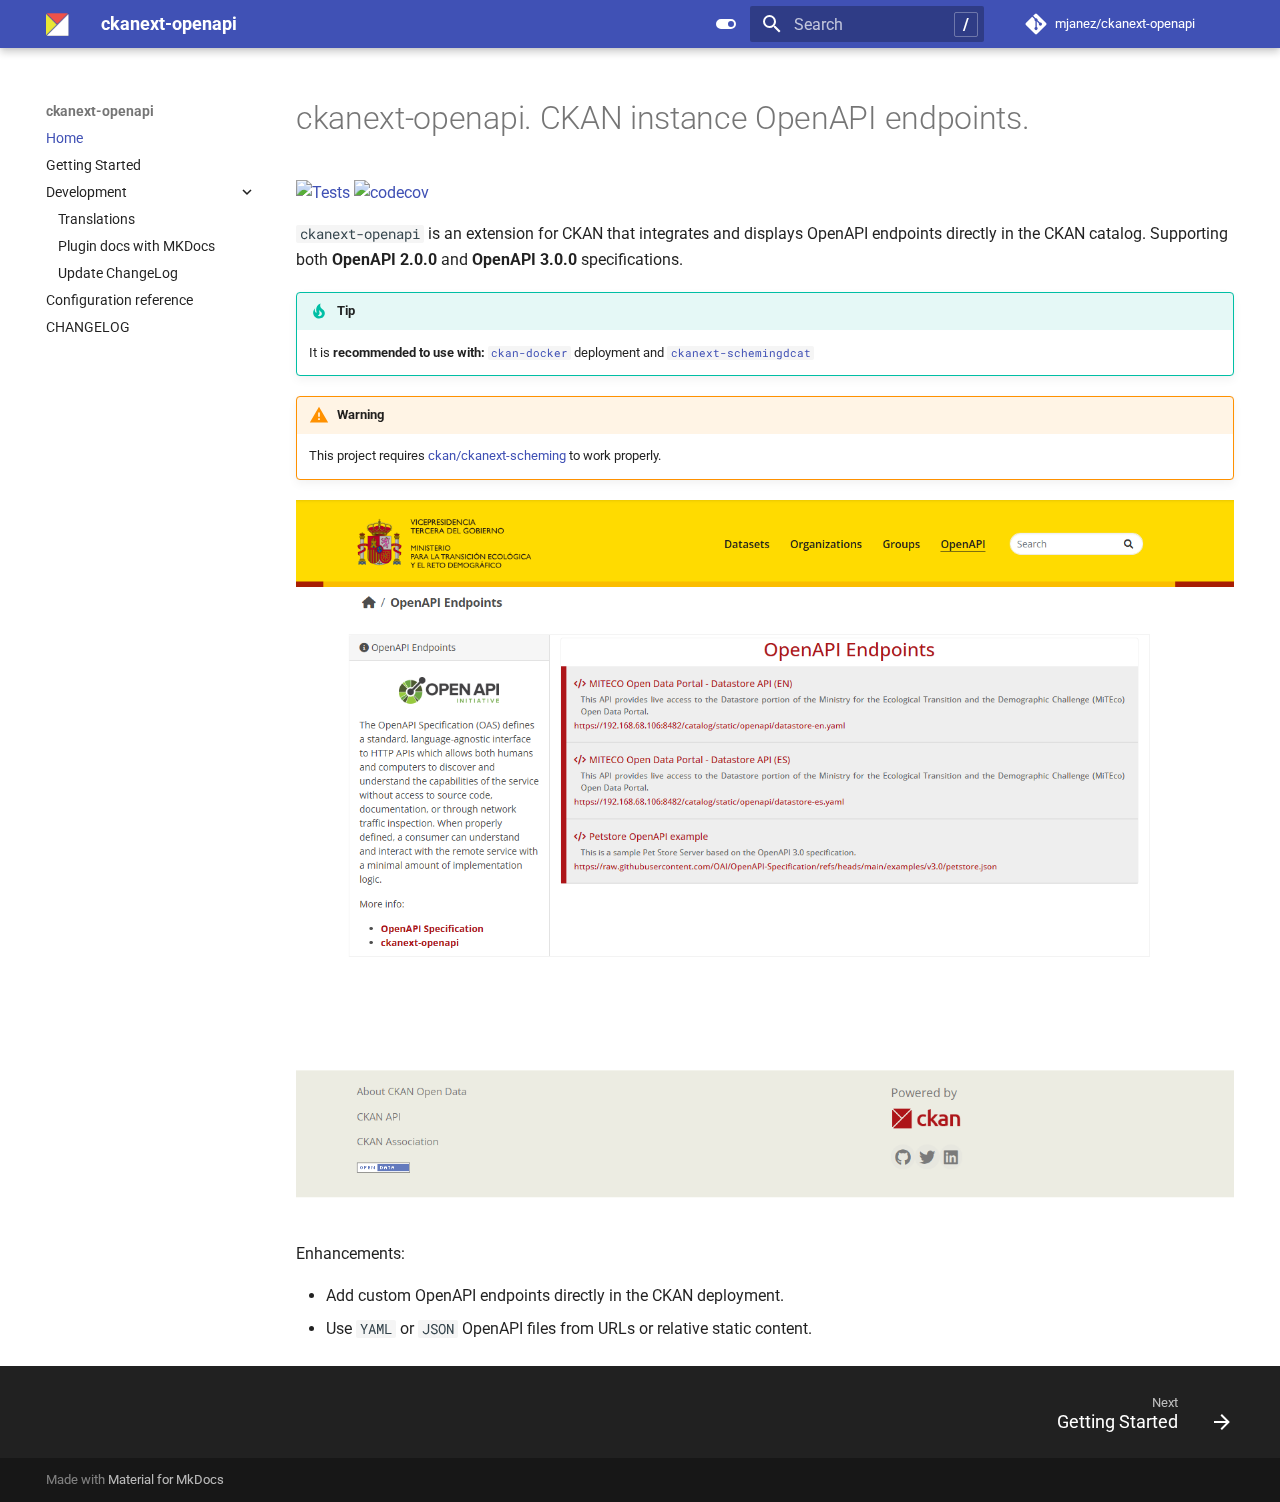
==== index.html @ 68616397 "Deployed 1ca3e45 with MkDocs version: 1.6.1" ====
<!doctype html>
<html lang="en" class="no-js">
  <head>
    
      <meta charset="utf-8">
      <meta name="viewport" content="width=device-width,initial-scale=1">
      
        <meta name="description" content="Integrating OpenAPI documentation with CKAN instances.">
      
      
      
        <link rel="canonical" href="https://mjanez.github.io/ckanext-openapi/">
      
      
      
        <link rel="next" href="v1/getting-started/">
      
      
      <link rel="icon" href="_assets/ckan.ico">
      <meta name="generator" content="mkdocs-1.6.1, mkdocs-material-9.5.42">
    
    
      
        <title>ckanext-openapi</title>
      
    
    
      <link rel="stylesheet" href="assets/stylesheets/main.0253249f.min.css">
      
        
        <link rel="stylesheet" href="assets/stylesheets/palette.06af60db.min.css">
      
      


    
    
      
    
    
      
        
        
        <link rel="preconnect" href="https://fonts.gstatic.com" crossorigin>
        <link rel="stylesheet" href="https://fonts.googleapis.com/css?family=Roboto:300,300i,400,400i,700,700i%7CRoboto+Mono:400,400i,700,700i&display=fallback">
        <style>:root{--md-text-font:"Roboto";--md-code-font:"Roboto Mono"}</style>
      
    
    
      <link rel="stylesheet" href="_css/extra.css">
    
    <script>__md_scope=new URL(".",location),__md_hash=e=>[...e].reduce(((e,_)=>(e<<5)-e+_.charCodeAt(0)),0),__md_get=(e,_=localStorage,t=__md_scope)=>JSON.parse(_.getItem(t.pathname+"."+e)),__md_set=(e,_,t=localStorage,a=__md_scope)=>{try{t.setItem(a.pathname+"."+e,JSON.stringify(_))}catch(e){}}</script>
    
      

    
    
    
  </head>
  
  
    
    
      
    
    
    
    
    <body dir="ltr" data-md-color-scheme="default" data-md-color-primary="indigo" data-md-color-accent="indigo">
  
    
    <input class="md-toggle" data-md-toggle="drawer" type="checkbox" id="__drawer" autocomplete="off">
    <input class="md-toggle" data-md-toggle="search" type="checkbox" id="__search" autocomplete="off">
    <label class="md-overlay" for="__drawer"></label>
    <div data-md-component="skip">
      
        
        <a href="#ckanext-openapi-ckan-instance-openapi-endpoints" class="md-skip">
          Skip to content
        </a>
      
    </div>
    <div data-md-component="announce">
      
    </div>
    
    
      

  

<header class="md-header md-header--shadow" data-md-component="header">
  <nav class="md-header__inner md-grid" aria-label="Header">
    <a href="." title="ckanext-openapi" class="md-header__button md-logo" aria-label="ckanext-openapi" data-md-component="logo">
      
  <img src="_assets/logo.png" alt="logo">

    </a>
    <label class="md-header__button md-icon" for="__drawer">
      
      <svg xmlns="http://www.w3.org/2000/svg" viewBox="0 0 24 24"><path d="M3 6h18v2H3zm0 5h18v2H3zm0 5h18v2H3z"/></svg>
    </label>
    <div class="md-header__title" data-md-component="header-title">
      <div class="md-header__ellipsis">
        <div class="md-header__topic">
          <span class="md-ellipsis">
            ckanext-openapi
          </span>
        </div>
        <div class="md-header__topic" data-md-component="header-topic">
          <span class="md-ellipsis">
            
              Home
            
          </span>
        </div>
      </div>
    </div>
    
      
        <form class="md-header__option" data-md-component="palette">
  
    
    
    
    <input class="md-option" data-md-color-media="(prefers-color-scheme: light)" data-md-color-scheme="default" data-md-color-primary="indigo" data-md-color-accent="indigo"  aria-label="Switch to dark mode"  type="radio" name="__palette" id="__palette_0">
    
      <label class="md-header__button md-icon" title="Switch to dark mode" for="__palette_1" hidden>
        <svg xmlns="http://www.w3.org/2000/svg" viewBox="0 0 24 24"><path d="M17 7H7a5 5 0 0 0-5 5 5 5 0 0 0 5 5h10a5 5 0 0 0 5-5 5 5 0 0 0-5-5m0 8a3 3 0 0 1-3-3 3 3 0 0 1 3-3 3 3 0 0 1 3 3 3 3 0 0 1-3 3"/></svg>
      </label>
    
  
    
    
    
    <input class="md-option" data-md-color-media="(prefers-color-scheme: dark)" data-md-color-scheme="slate" data-md-color-primary="indigo" data-md-color-accent="indigo"  aria-label="Switch to light mode"  type="radio" name="__palette" id="__palette_1">
    
      <label class="md-header__button md-icon" title="Switch to light mode" for="__palette_0" hidden>
        <svg xmlns="http://www.w3.org/2000/svg" viewBox="0 0 24 24"><path d="M17 7H7a5 5 0 0 0-5 5 5 5 0 0 0 5 5h10a5 5 0 0 0 5-5 5 5 0 0 0-5-5M7 15a3 3 0 0 1-3-3 3 3 0 0 1 3-3 3 3 0 0 1 3 3 3 3 0 0 1-3 3"/></svg>
      </label>
    
  
</form>
      
    
    
      <script>var palette=__md_get("__palette");if(palette&&palette.color){if("(prefers-color-scheme)"===palette.color.media){var media=matchMedia("(prefers-color-scheme: light)"),input=document.querySelector(media.matches?"[data-md-color-media='(prefers-color-scheme: light)']":"[data-md-color-media='(prefers-color-scheme: dark)']");palette.color.media=input.getAttribute("data-md-color-media"),palette.color.scheme=input.getAttribute("data-md-color-scheme"),palette.color.primary=input.getAttribute("data-md-color-primary"),palette.color.accent=input.getAttribute("data-md-color-accent")}for(var[key,value]of Object.entries(palette.color))document.body.setAttribute("data-md-color-"+key,value)}</script>
    
    
    
      <label class="md-header__button md-icon" for="__search">
        
        <svg xmlns="http://www.w3.org/2000/svg" viewBox="0 0 24 24"><path d="M9.5 3A6.5 6.5 0 0 1 16 9.5c0 1.61-.59 3.09-1.56 4.23l.27.27h.79l5 5-1.5 1.5-5-5v-.79l-.27-.27A6.52 6.52 0 0 1 9.5 16 6.5 6.5 0 0 1 3 9.5 6.5 6.5 0 0 1 9.5 3m0 2C7 5 5 7 5 9.5S7 14 9.5 14 14 12 14 9.5 12 5 9.5 5"/></svg>
      </label>
      <div class="md-search" data-md-component="search" role="dialog">
  <label class="md-search__overlay" for="__search"></label>
  <div class="md-search__inner" role="search">
    <form class="md-search__form" name="search">
      <input type="text" class="md-search__input" name="query" aria-label="Search" placeholder="Search" autocapitalize="off" autocorrect="off" autocomplete="off" spellcheck="false" data-md-component="search-query" required>
      <label class="md-search__icon md-icon" for="__search">
        
        <svg xmlns="http://www.w3.org/2000/svg" viewBox="0 0 24 24"><path d="M9.5 3A6.5 6.5 0 0 1 16 9.5c0 1.61-.59 3.09-1.56 4.23l.27.27h.79l5 5-1.5 1.5-5-5v-.79l-.27-.27A6.52 6.52 0 0 1 9.5 16 6.5 6.5 0 0 1 3 9.5 6.5 6.5 0 0 1 9.5 3m0 2C7 5 5 7 5 9.5S7 14 9.5 14 14 12 14 9.5 12 5 9.5 5"/></svg>
        
        <svg xmlns="http://www.w3.org/2000/svg" viewBox="0 0 24 24"><path d="M20 11v2H8l5.5 5.5-1.42 1.42L4.16 12l7.92-7.92L13.5 5.5 8 11z"/></svg>
      </label>
      <nav class="md-search__options" aria-label="Search">
        
        <button type="reset" class="md-search__icon md-icon" title="Clear" aria-label="Clear" tabindex="-1">
          
          <svg xmlns="http://www.w3.org/2000/svg" viewBox="0 0 24 24"><path d="M19 6.41 17.59 5 12 10.59 6.41 5 5 6.41 10.59 12 5 17.59 6.41 19 12 13.41 17.59 19 19 17.59 13.41 12z"/></svg>
        </button>
      </nav>
      
        <div class="md-search__suggest" data-md-component="search-suggest"></div>
      
    </form>
    <div class="md-search__output">
      <div class="md-search__scrollwrap" tabindex="0" data-md-scrollfix>
        <div class="md-search-result" data-md-component="search-result">
          <div class="md-search-result__meta">
            Initializing search
          </div>
          <ol class="md-search-result__list" role="presentation"></ol>
        </div>
      </div>
    </div>
  </div>
</div>
    
    
      <div class="md-header__source">
        <a href="https://github.com/mjanez/ckanext-openapi" title="Go to repository" class="md-source" data-md-component="source">
  <div class="md-source__icon md-icon">
    
    <svg xmlns="http://www.w3.org/2000/svg" viewBox="0 0 448 512"><!--! Font Awesome Free 6.6.0 by @fontawesome - https://fontawesome.com License - https://fontawesome.com/license/free (Icons: CC BY 4.0, Fonts: SIL OFL 1.1, Code: MIT License) Copyright 2024 Fonticons, Inc.--><path d="M439.55 236.05 244 40.45a28.87 28.87 0 0 0-40.81 0l-40.66 40.63 51.52 51.52c27.06-9.14 52.68 16.77 43.39 43.68l49.66 49.66c34.23-11.8 61.18 31 35.47 56.69-26.49 26.49-70.21-2.87-56-37.34L240.22 199v121.85c25.3 12.54 22.26 41.85 9.08 55a34.34 34.34 0 0 1-48.55 0c-17.57-17.6-11.07-46.91 11.25-56v-123c-20.8-8.51-24.6-30.74-18.64-45L142.57 101 8.45 235.14a28.86 28.86 0 0 0 0 40.81l195.61 195.6a28.86 28.86 0 0 0 40.8 0l194.69-194.69a28.86 28.86 0 0 0 0-40.81"/></svg>
  </div>
  <div class="md-source__repository">
    mjanez/ckanext-openapi
  </div>
</a>
      </div>
    
  </nav>
  
</header>
    
    <div class="md-container" data-md-component="container">
      
      
        
          
        
      
      <main class="md-main" data-md-component="main">
        <div class="md-main__inner md-grid">
          
            
              
              <div class="md-sidebar md-sidebar--primary" data-md-component="sidebar" data-md-type="navigation" >
                <div class="md-sidebar__scrollwrap">
                  <div class="md-sidebar__inner">
                    



  

<nav class="md-nav md-nav--primary md-nav--integrated" aria-label="Navigation" data-md-level="0">
  <label class="md-nav__title" for="__drawer">
    <a href="." title="ckanext-openapi" class="md-nav__button md-logo" aria-label="ckanext-openapi" data-md-component="logo">
      
  <img src="_assets/logo.png" alt="logo">

    </a>
    ckanext-openapi
  </label>
  
    <div class="md-nav__source">
      <a href="https://github.com/mjanez/ckanext-openapi" title="Go to repository" class="md-source" data-md-component="source">
  <div class="md-source__icon md-icon">
    
    <svg xmlns="http://www.w3.org/2000/svg" viewBox="0 0 448 512"><!--! Font Awesome Free 6.6.0 by @fontawesome - https://fontawesome.com License - https://fontawesome.com/license/free (Icons: CC BY 4.0, Fonts: SIL OFL 1.1, Code: MIT License) Copyright 2024 Fonticons, Inc.--><path d="M439.55 236.05 244 40.45a28.87 28.87 0 0 0-40.81 0l-40.66 40.63 51.52 51.52c27.06-9.14 52.68 16.77 43.39 43.68l49.66 49.66c34.23-11.8 61.18 31 35.47 56.69-26.49 26.49-70.21-2.87-56-37.34L240.22 199v121.85c25.3 12.54 22.26 41.85 9.08 55a34.34 34.34 0 0 1-48.55 0c-17.57-17.6-11.07-46.91 11.25-56v-123c-20.8-8.51-24.6-30.74-18.64-45L142.57 101 8.45 235.14a28.86 28.86 0 0 0 0 40.81l195.61 195.6a28.86 28.86 0 0 0 40.8 0l194.69-194.69a28.86 28.86 0 0 0 0-40.81"/></svg>
  </div>
  <div class="md-source__repository">
    mjanez/ckanext-openapi
  </div>
</a>
    </div>
  
  <ul class="md-nav__list" data-md-scrollfix>
    
      
      
  
  
    
  
  
  
    <li class="md-nav__item md-nav__item--active">
      
      <input class="md-nav__toggle md-toggle" type="checkbox" id="__toc">
      
      
        
      
      
      <a href="." class="md-nav__link md-nav__link--active">
        
  
  <span class="md-ellipsis">
    Home
  </span>
  

      </a>
      
    </li>
  

    
      
      
  
  
  
  
    <li class="md-nav__item">
      <a href="v1/getting-started/" class="md-nav__link">
        
  
  <span class="md-ellipsis">
    Getting Started
  </span>
  

      </a>
    </li>
  

    
      
      
  
  
  
  
    
    
    
    
    <li class="md-nav__item md-nav__item--nested">
      
        
        
          
        
        <input class="md-nav__toggle md-toggle md-toggle--indeterminate" type="checkbox" id="__nav_3" >
        
          
          <label class="md-nav__link" for="__nav_3" id="__nav_3_label" tabindex="0">
            
  
  <span class="md-ellipsis">
    Development
  </span>
  

            <span class="md-nav__icon md-icon"></span>
          </label>
        
        <nav class="md-nav" data-md-level="1" aria-labelledby="__nav_3_label" aria-expanded="false">
          <label class="md-nav__title" for="__nav_3">
            <span class="md-nav__icon md-icon"></span>
            Development
          </label>
          <ul class="md-nav__list" data-md-scrollfix>
            
              
                
  
  
  
  
    <li class="md-nav__item">
      <a href="v1/dev-translations/" class="md-nav__link">
        
  
  <span class="md-ellipsis">
    Translations
  </span>
  

      </a>
    </li>
  

              
            
              
                
  
  
  
  
    <li class="md-nav__item">
      <a href="v1/dev-mkdocs/" class="md-nav__link">
        
  
  <span class="md-ellipsis">
    Plugin docs with MKDocs
  </span>
  

      </a>
    </li>
  

              
            
              
                
  
  
  
  
    <li class="md-nav__item">
      <a href="v1/dev-changelog/" class="md-nav__link">
        
  
  <span class="md-ellipsis">
    Update ChangeLog
  </span>
  

      </a>
    </li>
  

              
            
          </ul>
        </nav>
      
    </li>
  

    
      
      
  
  
  
  
    <li class="md-nav__item">
      <a href="v1/configuration/" class="md-nav__link">
        
  
  <span class="md-ellipsis">
    Configuration reference
  </span>
  

      </a>
    </li>
  

    
      
      
  
  
  
  
    <li class="md-nav__item">
      <a href="changelog/" class="md-nav__link">
        
  
  <span class="md-ellipsis">
    CHANGELOG
  </span>
  

      </a>
    </li>
  

    
  </ul>
</nav>
                  </div>
                </div>
              </div>
            
            
          
          
            <div class="md-content" data-md-component="content">
              <article class="md-content__inner md-typeset">
                
                  

  
  


<h1 id="ckanext-openapi-ckan-instance-openapi-endpoints">ckanext-openapi. CKAN instance OpenAPI endpoints.<a class="headerlink" href="#ckanext-openapi-ckan-instance-openapi-endpoints" title="Permanent link">&para;</a></h1>
<p><a href="https://github.com/mjanez/ckanext-openapi/actions"><img alt="Tests" src="https://github.com/mjanez/ckanext-openapi/workflows/Tests/badge.svg?branch=main" /></a>
<a href="https://codecov.io/github/mjanez/ckanext-openapi"><img alt="codecov" src="https://codecov.io/github/mjanez/ckanext-openapi/graph/badge.svg?token=GPQ0578ZX2" /></a></p>
<p><code>ckanext-openapi</code> is an extension for CKAN that integrates and displays OpenAPI endpoints directly in the CKAN catalog. Supporting both <strong>OpenAPI 2.0.0</strong> and <strong>OpenAPI 3.0.0</strong> specifications.</p>
<div class="admonition tip">
<p class="admonition-title">Tip</p>
<p>It is <strong>recommended to use with:</strong> <a href="https://github.com/mjanez/ckan-docker"><code>ckan-docker</code></a> deployment and <a href="https://github.com/mjanez/ckanext-schemingdcat"><code>ckanext-schemingdcat</code></a></p>
</div>
<div class="admonition warning">
<p class="admonition-title">Warning</p>
<p>This project requires <a href="https://github.com/ckan/ckanext-scheming">ckan/ckanext-scheming</a> to work properly.</p>
</div>
<p><img alt="image" src="v1/img/openapi_endpoints.png" /></p>
<p>Enhancements:</p>
<ul>
<li>Add custom OpenAPI endpoints directly in the CKAN deployment.</li>
<li>Use <code>YAML</code> or <code>JSON</code> OpenAPI files from URLs or relative static content.</li>
</ul>












                
              </article>
            </div>
          
          
<script>var target=document.getElementById(location.hash.slice(1));target&&target.name&&(target.checked=target.name.startsWith("__tabbed_"))</script>
        </div>
        
      </main>
      
        <footer class="md-footer">
  
    
      
      <nav class="md-footer__inner md-grid" aria-label="Footer" >
        
        
          
          <a href="v1/getting-started/" class="md-footer__link md-footer__link--next" aria-label="Next: Getting Started">
            <div class="md-footer__title">
              <span class="md-footer__direction">
                Next
              </span>
              <div class="md-ellipsis">
                Getting Started
              </div>
            </div>
            <div class="md-footer__button md-icon">
              
              <svg xmlns="http://www.w3.org/2000/svg" viewBox="0 0 24 24"><path d="M4 11v2h12l-5.5 5.5 1.42 1.42L19.84 12l-7.92-7.92L10.5 5.5 16 11z"/></svg>
            </div>
          </a>
        
      </nav>
    
  
  <div class="md-footer-meta md-typeset">
    <div class="md-footer-meta__inner md-grid">
      <div class="md-copyright">
  
  
    Made with
    <a href="https://squidfunk.github.io/mkdocs-material/" target="_blank" rel="noopener">
      Material for MkDocs
    </a>
  
</div>
      
    </div>
  </div>
</footer>
      
    </div>
    <div class="md-dialog" data-md-component="dialog">
      <div class="md-dialog__inner md-typeset"></div>
    </div>
    
      <div class="md-progress" data-md-component="progress" role="progressbar"></div>
    
    
    <script id="__config" type="application/json">{"base": ".", "features": ["navigation.expand", "navigation.footer", "navigation.instant", "navigation.instant.progress", "search.suggest", "search.highlight", "toc.integrate", "content.code.copy", "content.footnote.tooltips", "content.tooltips"], "search": "assets/javascripts/workers/search.6ce7567c.min.js", "translations": {"clipboard.copied": "Copied to clipboard", "clipboard.copy": "Copy to clipboard", "search.result.more.one": "1 more on this page", "search.result.more.other": "# more on this page", "search.result.none": "No matching documents", "search.result.one": "1 matching document", "search.result.other": "# matching documents", "search.result.placeholder": "Type to start searching", "search.result.term.missing": "Missing", "select.version": "Select version"}}</script>
    
    
      <script src="assets/javascripts/bundle.83f73b43.min.js"></script>
      
    
  </body>
</html>
---- assets/stylesheets/main.0253249f.min.css ----
@charset "UTF-8";html{-webkit-text-size-adjust:none;-moz-text-size-adjust:none;text-size-adjust:none;box-sizing:border-box}*,:after,:before{box-sizing:inherit}@media (prefers-reduced-motion){*,:after,:before{transition:none!important}}body{margin:0}a,button,input,label{-webkit-tap-highlight-color:transparent}a{color:inherit;text-decoration:none}hr{border:0;box-sizing:initial;display:block;height:.05rem;overflow:visible;padding:0}small{font-size:80%}sub,sup{line-height:1em}img{border-style:none}table{border-collapse:initial;border-spacing:0}td,th{font-weight:400;vertical-align:top}button{background:#0000;border:0;font-family:inherit;font-size:inherit;margin:0;padding:0}input{border:0;outline:none}:root{--md-primary-fg-color:#4051b5;--md-primary-fg-color--light:#5d6cc0;--md-primary-fg-color--dark:#303fa1;--md-primary-bg-color:#fff;--md-primary-bg-color--light:#ffffffb3;--md-accent-fg-color:#526cfe;--md-accent-fg-color--transparent:#526cfe1a;--md-accent-bg-color:#fff;--md-accent-bg-color--light:#ffffffb3}[data-md-color-scheme=default]{color-scheme:light}[data-md-color-scheme=default] img[src$="#gh-dark-mode-only"],[data-md-color-scheme=default] img[src$="#only-dark"]{display:none}:root,[data-md-color-scheme=default]{--md-hue:225deg;--md-default-fg-color:#000000de;--md-default-fg-color--light:#0000008a;--md-default-fg-color--lighter:#00000052;--md-default-fg-color--lightest:#00000012;--md-default-bg-color:#fff;--md-default-bg-color--light:#ffffffb3;--md-default-bg-color--lighter:#ffffff4d;--md-default-bg-color--lightest:#ffffff1f;--md-code-fg-color:#36464e;--md-code-bg-color:#f5f5f5;--md-code-hl-color:#4287ff;--md-code-hl-color--light:#4287ff1a;--md-code-hl-number-color:#d52a2a;--md-code-hl-special-color:#db1457;--md-code-hl-function-color:#a846b9;--md-code-hl-constant-color:#6e59d9;--md-code-hl-keyword-color:#3f6ec6;--md-code-hl-string-color:#1c7d4d;--md-code-hl-name-color:var(--md-code-fg-color);--md-code-hl-operator-color:var(--md-default-fg-color--light);--md-code-hl-punctuation-color:var(--md-default-fg-color--light);--md-code-hl-comment-color:var(--md-default-fg-color--light);--md-code-hl-generic-color:var(--md-default-fg-color--light);--md-code-hl-variable-color:var(--md-default-fg-color--light);--md-typeset-color:var(--md-default-fg-color);--md-typeset-a-color:var(--md-primary-fg-color);--md-typeset-del-color:#f5503d26;--md-typeset-ins-color:#0bd57026;--md-typeset-kbd-color:#fafafa;--md-typeset-kbd-accent-color:#fff;--md-typeset-kbd-border-color:#b8b8b8;--md-typeset-mark-color:#ffff0080;--md-typeset-table-color:#0000001f;--md-typeset-table-color--light:rgba(0,0,0,.035);--md-admonition-fg-color:var(--md-default-fg-color);--md-admonition-bg-color:var(--md-default-bg-color);--md-warning-fg-color:#000000de;--md-warning-bg-color:#ff9;--md-footer-fg-color:#fff;--md-footer-fg-color--light:#ffffffb3;--md-footer-fg-color--lighter:#ffffff73;--md-footer-bg-color:#000000de;--md-footer-bg-color--dark:#00000052;--md-shadow-z1:0 0.2rem 0.5rem #0000000d,0 0 0.05rem #0000001a;--md-shadow-z2:0 0.2rem 0.5rem #0000001a,0 0 0.05rem #00000040;--md-shadow-z3:0 0.2rem 0.5rem #0003,0 0 0.05rem #00000059}.md-icon svg{fill:currentcolor;display:block;height:1.2rem;width:1.2rem}body{-webkit-font-smoothing:antialiased;-moz-osx-font-smoothing:grayscale;--md-text-font-family:var(--md-text-font,_),-apple-system,BlinkMacSystemFont,Helvetica,Arial,sans-serif;--md-code-font-family:var(--md-code-font,_),SFMono-Regular,Consolas,Menlo,monospace}aside,body,input{font-feature-settings:"kern","liga";color:var(--md-typeset-color);font-family:var(--md-text-font-family)}code,kbd,pre{font-feature-settings:"kern";font-family:var(--md-code-font-family)}:root{--md-typeset-table-sort-icon:url('data:image/svg+xml;charset=utf-8,<svg xmlns="http://www.w3.org/2000/svg" viewBox="0 0 24 24"><path d="m18 21-4-4h3V7h-3l4-4 4 4h-3v10h3M2 19v-2h10v2M2 13v-2h7v2M2 7V5h4v2z"/></svg>');--md-typeset-table-sort-icon--asc:url('data:image/svg+xml;charset=utf-8,<svg xmlns="http://www.w3.org/2000/svg" viewBox="0 0 24 24"><path d="M19 17h3l-4 4-4-4h3V3h2M2 17h10v2H2M6 5v2H2V5m0 6h7v2H2z"/></svg>');--md-typeset-table-sort-icon--desc:url('data:image/svg+xml;charset=utf-8,<svg xmlns="http://www.w3.org/2000/svg" viewBox="0 0 24 24"><path d="M19 7h3l-4-4-4 4h3v14h2M2 17h10v2H2M6 5v2H2V5m0 6h7v2H2z"/></svg>')}.md-typeset{-webkit-print-color-adjust:exact;color-adjust:exact;font-size:.8rem;line-height:1.6}@media print{.md-typeset{font-size:.68rem}}.md-typeset blockquote,.md-typeset dl,.md-typeset figure,.md-typeset ol,.md-typeset pre,.md-typeset ul{margin-bottom:1em;margin-top:1em}.md-typeset h1{color:var(--md-default-fg-color--light);font-size:2em;line-height:1.3;margin:0 0 1.25em}.md-typeset h1,.md-typeset h2{font-weight:300;letter-spacing:-.01em}.md-typeset h2{font-size:1.5625em;line-height:1.4;margin:1.6em 0 .64em}.md-typeset h3{font-size:1.25em;font-weight:400;letter-spacing:-.01em;line-height:1.5;margin:1.6em 0 .8em}.md-typeset h2+h3{margin-top:.8em}.md-typeset h4{font-weight:700;letter-spacing:-.01em;margin:1em 0}.md-typeset h5,.md-typeset h6{color:var(--md-default-fg-color--light);font-size:.8em;font-weight:700;letter-spacing:-.01em;margin:1.25em 0}.md-typeset h5{text-transform:uppercase}.md-typeset hr{border-bottom:.05rem solid var(--md-default-fg-color--lightest);display:flow-root;margin:1.5em 0}.md-typeset a{color:var(--md-typeset-a-color);word-break:break-word}.md-typeset a,.md-typeset a:before{transition:color 125ms}.md-typeset a:focus,.md-typeset a:hover{color:var(--md-accent-fg-color)}.md-typeset a:focus code,.md-typeset a:hover code{background-color:var(--md-accent-fg-color--transparent)}.md-typeset a code{color:currentcolor;transition:background-color 125ms}.md-typeset a.focus-visible{outline-color:var(--md-accent-fg-color);outline-offset:.2rem}.md-typeset code,.md-typeset kbd,.md-typeset pre{color:var(--md-code-fg-color);direction:ltr;font-variant-ligatures:none}@media print{.md-typeset code,.md-typeset kbd,.md-typeset pre{white-space:pre-wrap}}.md-typeset code{background-color:var(--md-code-bg-color);border-radius:.1rem;-webkit-box-decoration-break:clone;box-decoration-break:clone;font-size:.85em;padding:0 .2941176471em;word-break:break-word}.md-typeset code:not(.focus-visible){-webkit-tap-highlight-color:transparent;outline:none}.md-typeset pre{display:flow-root;line-height:1.4;position:relative}.md-typeset pre>code{-webkit-box-decoration-break:slice;box-decoration-break:slice;box-shadow:none;display:block;margin:0;outline-color:var(--md-accent-fg-color);overflow:auto;padding:.7720588235em 1.1764705882em;scrollbar-color:var(--md-default-fg-color--lighter) #0000;scrollbar-width:thin;touch-action:auto;word-break:normal}.md-typeset pre>code:hover{scrollbar-color:var(--md-accent-fg-color) #0000}.md-typeset pre>code::-webkit-scrollbar{height:.2rem;width:.2rem}.md-typeset pre>code::-webkit-scrollbar-thumb{background-color:var(--md-default-fg-color--lighter)}.md-typeset pre>code::-webkit-scrollbar-thumb:hover{background-color:var(--md-accent-fg-color)}.md-typeset kbd{background-color:var(--md-typeset-kbd-color);border-radius:.1rem;box-shadow:0 .1rem 0 .05rem var(--md-typeset-kbd-border-color),0 .1rem 0 var(--md-typeset-kbd-border-color),0 -.1rem .2rem var(--md-typeset-kbd-accent-color) inset;color:var(--md-default-fg-color);display:inline-block;font-size:.75em;padding:0 .6666666667em;vertical-align:text-top;word-break:break-word}.md-typeset mark{background-color:var(--md-typeset-mark-color);-webkit-box-decoration-break:clone;box-decoration-break:clone;color:inherit;word-break:break-word}.md-typeset abbr{border-bottom:.05rem dotted var(--md-default-fg-color--light);cursor:help;text-decoration:none}.md-typeset small{opacity:.75}[dir=ltr] .md-typeset sub,[dir=ltr] .md-typeset sup{margin-left:.078125em}[dir=rtl] .md-typeset sub,[dir=rtl] .md-typeset sup{margin-right:.078125em}[dir=ltr] .md-typeset blockquote{padding-left:.6rem}[dir=rtl] .md-typeset blockquote{padding-right:.6rem}[dir=ltr] .md-typeset blockquote{border-left:.2rem solid var(--md-default-fg-color--lighter)}[dir=rtl] .md-typeset blockquote{border-right:.2rem solid var(--md-default-fg-color--lighter)}.md-typeset blockquote{color:var(--md-default-fg-color--light);margin-left:0;margin-right:0}.md-typeset ul{list-style-type:disc}.md-typeset ul[type]{list-style-type:revert-layer}[dir=ltr] .md-typeset ol,[dir=ltr] .md-typeset ul{margin-left:.625em}[dir=rtl] .md-typeset ol,[dir=rtl] .md-typeset ul{margin-right:.625em}.md-typeset ol,.md-typeset ul{padding:0}.md-typeset ol:not([hidden]),.md-typeset ul:not([hidden]){display:flow-root}.md-typeset ol ol,.md-typeset ul ol{list-style-type:lower-alpha}.md-typeset ol ol ol,.md-typeset ul ol ol{list-style-type:lower-roman}.md-typeset ol ol ol ol,.md-typeset ul ol ol ol{list-style-type:upper-alpha}.md-typeset ol ol ol ol ol,.md-typeset ul ol ol ol ol{list-style-type:upper-roman}.md-typeset ol[type],.md-typeset ul[type]{list-style-type:revert-layer}[dir=ltr] .md-typeset ol li,[dir=ltr] .md-typeset ul li{margin-left:1.25em}[dir=rtl] .md-typeset ol li,[dir=rtl] .md-typeset ul li{margin-right:1.25em}.md-typeset ol li,.md-typeset ul li{margin-bottom:.5em}.md-typeset ol li blockquote,.md-typeset ol li p,.md-typeset ul li blockquote,.md-typeset ul li p{margin:.5em 0}.md-typeset ol li:last-child,.md-typeset ul li:last-child{margin-bottom:0}[dir=ltr] .md-typeset ol li ol,[dir=ltr] .md-typeset ol li ul,[dir=ltr] .md-typeset ul li ol,[dir=ltr] .md-typeset ul li ul{margin-left:.625em}[dir=rtl] .md-typeset ol li ol,[dir=rtl] .md-typeset ol li ul,[dir=rtl] .md-typeset ul li ol,[dir=rtl] .md-typeset ul li ul{margin-right:.625em}.md-typeset ol li ol,.md-typeset ol li ul,.md-typeset ul li ol,.md-typeset ul li ul{margin-bottom:.5em;margin-top:.5em}[dir=ltr] .md-typeset dd{margin-left:1.875em}[dir=rtl] .md-typeset dd{margin-right:1.875em}.md-typeset dd{margin-bottom:1.5em;margin-top:1em}.md-typeset img,.md-typeset svg,.md-typeset video{height:auto;max-width:100%}.md-typeset img[align=left]{margin:1em 1em 1em 0}.md-typeset img[align=right]{margin:1em 0 1em 1em}.md-typeset img[align]:only-child{margin-top:0}.md-typeset figure{display:flow-root;margin:1em auto;max-width:100%;text-align:center;width:-moz-fit-content;width:fit-content}.md-typeset figure img{display:block;margin:0 auto}.md-typeset figcaption{font-style:italic;margin:1em auto;max-width:24rem}.md-typeset iframe{max-width:100%}.md-typeset table:not([class]){background-color:var(--md-default-bg-color);border:.05rem solid var(--md-typeset-table-color);border-radius:.1rem;display:inline-block;font-size:.64rem;max-width:100%;overflow:auto;touch-action:auto}@media print{.md-typeset table:not([class]){display:table}}.md-typeset table:not([class])+*{margin-top:1.5em}.md-typeset table:not([class]) td>:first-child,.md-typeset table:not([class]) th>:first-child{margin-top:0}.md-typeset table:not([class]) td>:last-child,.md-typeset table:not([class]) th>:last-child{margin-bottom:0}.md-typeset table:not([class]) td:not([align]),.md-typeset table:not([class]) th:not([align]){text-align:left}[dir=rtl] .md-typeset table:not([class]) td:not([align]),[dir=rtl] .md-typeset table:not([class]) th:not([align]){text-align:right}.md-typeset table:not([class]) th{font-weight:700;min-width:5rem;padding:.9375em 1.25em;vertical-align:top}.md-typeset table:not([class]) td{border-top:.05rem solid var(--md-typeset-table-color);padding:.9375em 1.25em;vertical-align:top}.md-typeset table:not([class]) tbody tr{transition:background-color 125ms}.md-typeset table:not([class]) tbody tr:hover{background-color:var(--md-typeset-table-color--light);box-shadow:0 .05rem 0 var(--md-default-bg-color) inset}.md-typeset table:not([class]) a{word-break:normal}.md-typeset table th[role=columnheader]{cursor:pointer}[dir=ltr] .md-typeset table th[role=columnheader]:after{margin-left:.5em}[dir=rtl] .md-typeset table th[role=columnheader]:after{margin-right:.5em}.md-typeset table th[role=columnheader]:after{content:"";display:inline-block;height:1.2em;-webkit-mask-image:var(--md-typeset-table-sort-icon);mask-image:var(--md-typeset-table-sort-icon);-webkit-mask-repeat:no-repeat;mask-repeat:no-repeat;-webkit-mask-size:contain;mask-size:contain;transition:background-color 125ms;vertical-align:text-bottom;width:1.2em}.md-typeset table th[role=columnheader]:hover:after{background-color:var(--md-default-fg-color--lighter)}.md-typeset table th[role=columnheader][aria-sort=ascending]:after{background-color:var(--md-default-fg-color--light);-webkit-mask-image:var(--md-typeset-table-sort-icon--asc);mask-image:var(--md-typeset-table-sort-icon--asc)}.md-typeset table th[role=columnheader][aria-sort=descending]:after{background-color:var(--md-default-fg-color--light);-webkit-mask-image:var(--md-typeset-table-sort-icon--desc);mask-image:var(--md-typeset-table-sort-icon--desc)}.md-typeset__scrollwrap{margin:1em -.8rem;overflow-x:auto;touch-action:auto}.md-typeset__table{display:inline-block;margin-bottom:.5em;padding:0 .8rem}@media print{.md-typeset__table{display:block}}html .md-typeset__table table{display:table;margin:0;overflow:hidden;width:100%}@media screen and (max-width:44.984375em){.md-content__inner>pre{margin:1em -.8rem}.md-content__inner>pre code{border-radius:0}}.md-typeset .md-author{border-radius:100%;display:block;flex-shrink:0;height:1.6rem;overflow:hidden;position:relative;transition:color 125ms,transform 125ms;width:1.6rem}.md-typeset .md-author img{display:block}.md-typeset .md-author--more{background:var(--md-default-fg-color--lightest);color:var(--md-default-fg-color--lighter);font-size:.6rem;font-weight:700;line-height:1.6rem;text-align:center}.md-typeset .md-author--long{height:2.4rem;width:2.4rem}.md-typeset a.md-author{transform:scale(1)}.md-typeset a.md-author img{border-radius:100%;filter:grayscale(100%) opacity(75%);transition:filter 125ms}.md-typeset a.md-author:focus,.md-typeset a.md-author:hover{transform:scale(1.1);z-index:1}.md-typeset a.md-author:focus img,.md-typeset a.md-author:hover img{filter:grayscale(0)}.md-banner{background-color:var(--md-footer-bg-color);color:var(--md-footer-fg-color);overflow:auto}@media print{.md-banner{display:none}}.md-banner--warning{background-color:var(--md-warning-bg-color);color:var(--md-warning-fg-color)}.md-banner__inner{font-size:.7rem;margin:.6rem auto;padding:0 .8rem}[dir=ltr] .md-banner__button{float:right}[dir=rtl] .md-banner__button{float:left}.md-banner__button{color:inherit;cursor:pointer;transition:opacity .25s}.no-js .md-banner__button{display:none}.md-banner__button:hover{opacity:.7}html{font-size:125%;height:100%;overflow-x:hidden}@media screen and (min-width:100em){html{font-size:137.5%}}@media screen and (min-width:125em){html{font-size:150%}}body{background-color:var(--md-default-bg-color);display:flex;flex-direction:column;font-size:.5rem;min-height:100%;position:relative;width:100%}@media print{body{display:block}}@media screen and (max-width:59.984375em){body[data-md-scrolllock]{position:fixed}}.md-grid{margin-left:auto;margin-right:auto;max-width:61rem}.md-container{display:flex;flex-direction:column;flex-grow:1}@media print{.md-container{display:block}}.md-main{flex-grow:1}.md-main__inner{display:flex;height:100%;margin-top:1.5rem}.md-ellipsis{overflow:hidden;text-overflow:ellipsis}.md-toggle{display:none}.md-option{height:0;opacity:0;position:absolute;width:0}.md-option:checked+label:not([hidden]){display:block}.md-option.focus-visible+label{outline-color:var(--md-accent-fg-color);outline-style:auto}.md-skip{background-color:var(--md-default-fg-color);border-radius:.1rem;color:var(--md-default-bg-color);font-size:.64rem;margin:.5rem;opacity:0;outline-color:var(--md-accent-fg-color);padding:.3rem .5rem;position:fixed;transform:translateY(.4rem);z-index:-1}.md-skip:focus{opacity:1;transform:translateY(0);transition:transform .25s cubic-bezier(.4,0,.2,1),opacity 175ms 75ms;z-index:10}@page{margin:25mm}:root{--md-clipboard-icon:url('data:image/svg+xml;charset=utf-8,<svg xmlns="http://www.w3.org/2000/svg" viewBox="0 0 24 24"><path d="M19 21H8V7h11m0-2H8a2 2 0 0 0-2 2v14a2 2 0 0 0 2 2h11a2 2 0 0 0 2-2V7a2 2 0 0 0-2-2m-3-4H4a2 2 0 0 0-2 2v14h2V3h12z"/></svg>')}.md-clipboard{border-radius:.1rem;color:var(--md-default-fg-color--lightest);cursor:pointer;height:1.5em;outline-color:var(--md-accent-fg-color);outline-offset:.1rem;position:absolute;right:.5em;top:.5em;transition:color .25s;width:1.5em;z-index:1}@media print{.md-clipboard{display:none}}.md-clipboard:not(.focus-visible){-webkit-tap-highlight-color:transparent;outline:none}:hover>.md-clipboard{color:var(--md-default-fg-color--light)}.md-clipboard:focus,.md-clipboard:hover{color:var(--md-accent-fg-color)}.md-clipboard:after{background-color:currentcolor;content:"";display:block;height:1.125em;margin:0 auto;-webkit-mask-image:var(--md-clipboard-icon);mask-image:var(--md-clipboard-icon);-webkit-mask-position:center;mask-position:center;-webkit-mask-repeat:no-repeat;mask-repeat:no-repeat;-webkit-mask-size:contain;mask-size:contain;width:1.125em}.md-clipboard--inline{cursor:pointer}.md-clipboard--inline code{transition:color .25s,background-color .25s}.md-clipboard--inline:focus code,.md-clipboard--inline:hover code{background-color:var(--md-accent-fg-color--transparent);color:var(--md-accent-fg-color)}.md-typeset .md-code__content{display:grid}@keyframes consent{0%{opacity:0;transform:translateY(100%)}to{opacity:1;transform:translateY(0)}}@keyframes overlay{0%{opacity:0}to{opacity:1}}.md-consent__overlay{animation:overlay .25s both;-webkit-backdrop-filter:blur(.1rem);backdrop-filter:blur(.1rem);background-color:#0000008a;height:100%;opacity:1;position:fixed;top:0;width:100%;z-index:5}.md-consent__inner{animation:consent .5s cubic-bezier(.1,.7,.1,1) both;background-color:var(--md-default-bg-color);border:0;border-radius:.1rem;bottom:0;box-shadow:0 0 .2rem #0000001a,0 .2rem .4rem #0003;max-height:100%;overflow:auto;padding:0;position:fixed;width:100%;z-index:5}.md-consent__form{padding:.8rem}.md-consent__settings{display:none;margin:1em 0}input:checked+.md-consent__settings{display:block}.md-consent__controls{margin-bottom:.8rem}.md-typeset .md-consent__controls .md-button{display:inline}@media screen and (max-width:44.984375em){.md-typeset .md-consent__controls .md-button{display:block;margin-top:.4rem;text-align:center;width:100%}}.md-consent label{cursor:pointer}.md-content{flex-grow:1;min-width:0}.md-content__inner{margin:0 .8rem 1.2rem;padding-top:.6rem}@media screen and (min-width:76.25em){[dir=ltr] .md-sidebar--primary:not([hidden])~.md-content>.md-content__inner{margin-left:1.2rem}[dir=ltr] .md-sidebar--secondary:not([hidden])~.md-content>.md-content__inner,[dir=rtl] .md-sidebar--primary:not([hidden])~.md-content>.md-content__inner{margin-right:1.2rem}[dir=rtl] .md-sidebar--secondary:not([hidden])~.md-content>.md-content__inner{margin-left:1.2rem}}.md-content__inner:before{content:"";display:block;height:.4rem}.md-content__inner>:last-child{margin-bottom:0}[dir=ltr] .md-content__button{float:right}[dir=rtl] .md-content__button{float:left}[dir=ltr] .md-content__button{margin-left:.4rem}[dir=rtl] .md-content__button{margin-right:.4rem}.md-content__button{margin:.4rem 0;padding:0}@media print{.md-content__button{display:none}}.md-typeset .md-content__button{color:var(--md-default-fg-color--lighter)}.md-content__button svg{display:inline;vertical-align:top}[dir=rtl] .md-content__button svg{transform:scaleX(-1)}[dir=ltr] .md-dialog{right:.8rem}[dir=rtl] .md-dialog{left:.8rem}.md-dialog{background-color:var(--md-default-fg-color);border-radius:.1rem;bottom:.8rem;box-shadow:var(--md-shadow-z3);min-width:11.1rem;opacity:0;padding:.4rem .6rem;pointer-events:none;position:fixed;transform:translateY(100%);transition:transform 0ms .4s,opacity .4s;z-index:4}@media print{.md-dialog{display:none}}.md-dialog--active{opacity:1;pointer-events:auto;transform:translateY(0);transition:transform .4s cubic-bezier(.075,.85,.175,1),opacity .4s}.md-dialog__inner{color:var(--md-default-bg-color);font-size:.7rem}.md-feedback{margin:2em 0 1em;text-align:center}.md-feedback fieldset{border:none;margin:0;padding:0}.md-feedback__title{font-weight:700;margin:1em auto}.md-feedback__inner{position:relative}.md-feedback__list{display:flex;flex-wrap:wrap;place-content:baseline center;position:relative}.md-feedback__list:hover .md-icon:not(:disabled){color:var(--md-default-fg-color--lighter)}:disabled .md-feedback__list{min-height:1.8rem}.md-feedback__icon{color:var(--md-default-fg-color--light);cursor:pointer;flex-shrink:0;margin:0 .1rem;transition:color 125ms}.md-feedback__icon:not(:disabled).md-icon:hover{color:var(--md-accent-fg-color)}.md-feedback__icon:disabled{color:var(--md-default-fg-color--lightest);pointer-events:none}.md-feedback__note{opacity:0;position:relative;transform:translateY(.4rem);transition:transform .4s cubic-bezier(.1,.7,.1,1),opacity .15s}.md-feedback__note>*{margin:0 auto;max-width:16rem}:disabled .md-feedback__note{opacity:1;transform:translateY(0)}@media print{.md-feedback{display:none}}.md-footer{background-color:var(--md-footer-bg-color);color:var(--md-footer-fg-color)}@media print{.md-footer{display:none}}.md-footer__inner{justify-content:space-between;overflow:auto;padding:.2rem}.md-footer__inner:not([hidden]){display:flex}.md-footer__link{align-items:end;display:flex;flex-grow:0.01;margin-bottom:.4rem;margin-top:1rem;max-width:100%;outline-color:var(--md-accent-fg-color);overflow:hidden;transition:opacity .25s}.md-footer__link:focus,.md-footer__link:hover{opacity:.7}[dir=rtl] .md-footer__link svg{transform:scaleX(-1)}@media screen and (max-width:44.984375em){.md-footer__link--prev{flex-shrink:0}.md-footer__link--prev .md-footer__title{display:none}}[dir=ltr] .md-footer__link--next{margin-left:auto}[dir=rtl] .md-footer__link--next{margin-right:auto}.md-footer__link--next{text-align:right}[dir=rtl] .md-footer__link--next{text-align:left}.md-footer__title{flex-grow:1;font-size:.9rem;margin-bottom:.7rem;max-width:calc(100% - 2.4rem);padding:0 1rem;white-space:nowrap}.md-footer__button{margin:.2rem;padding:.4rem}.md-footer__direction{font-size:.64rem;opacity:.7}.md-footer-meta{background-color:var(--md-footer-bg-color--dark)}.md-footer-meta__inner{display:flex;flex-wrap:wrap;justify-content:space-between;padding:.2rem}html .md-footer-meta.md-typeset a{color:var(--md-footer-fg-color--light)}html .md-footer-meta.md-typeset a:focus,html .md-footer-meta.md-typeset a:hover{color:var(--md-footer-fg-color)}.md-copyright{color:var(--md-footer-fg-color--lighter);font-size:.64rem;margin:auto .6rem;padding:.4rem 0;width:100%}@media screen and (min-width:45em){.md-copyright{width:auto}}.md-copyright__highlight{color:var(--md-footer-fg-color--light)}.md-social{display:inline-flex;gap:.2rem;margin:0 .4rem;padding:.2rem 0 .6rem}@media screen and (min-width:45em){.md-social{padding:.6rem 0}}.md-social__link{display:inline-block;height:1.6rem;text-align:center;width:1.6rem}.md-social__link:before{line-height:1.9}.md-social__link svg{fill:currentcolor;max-height:.8rem;vertical-align:-25%}.md-typeset .md-button{border:.1rem solid;border-radius:.1rem;color:var(--md-primary-fg-color);cursor:pointer;display:inline-block;font-weight:700;padding:.625em 2em;transition:color 125ms,background-color 125ms,border-color 125ms}.md-typeset .md-button--primary{background-color:var(--md-primary-fg-color);border-color:var(--md-primary-fg-color);color:var(--md-primary-bg-color)}.md-typeset .md-button:focus,.md-typeset .md-button:hover{background-color:var(--md-accent-fg-color);border-color:var(--md-accent-fg-color);color:var(--md-accent-bg-color)}[dir=ltr] .md-typeset .md-input{border-top-left-radius:.1rem}[dir=ltr] .md-typeset .md-input,[dir=rtl] .md-typeset .md-input{border-top-right-radius:.1rem}[dir=rtl] .md-typeset .md-input{border-top-left-radius:.1rem}.md-typeset .md-input{border-bottom:.1rem solid var(--md-default-fg-color--lighter);box-shadow:var(--md-shadow-z1);font-size:.8rem;height:1.8rem;padding:0 .6rem;transition:border .25s,box-shadow .25s}.md-typeset .md-input:focus,.md-typeset .md-input:hover{border-bottom-color:var(--md-accent-fg-color);box-shadow:var(--md-shadow-z2)}.md-typeset .md-input--stretch{width:100%}.md-header{background-color:var(--md-primary-fg-color);box-shadow:0 0 .2rem #0000,0 .2rem .4rem #0000;color:var(--md-primary-bg-color);display:block;left:0;position:sticky;right:0;top:0;z-index:4}@media print{.md-header{display:none}}.md-header[hidden]{transform:translateY(-100%);transition:transform .25s cubic-bezier(.8,0,.6,1),box-shadow .25s}.md-header--shadow{box-shadow:0 0 .2rem #0000001a,0 .2rem .4rem #0003;transition:transform .25s cubic-bezier(.1,.7,.1,1),box-shadow .25s}.md-header__inner{align-items:center;display:flex;padding:0 .2rem}.md-header__button{color:currentcolor;cursor:pointer;margin:.2rem;outline-color:var(--md-accent-fg-color);padding:.4rem;position:relative;transition:opacity .25s;vertical-align:middle;z-index:1}.md-header__button:hover{opacity:.7}.md-header__button:not([hidden]){display:inline-block}.md-header__button:not(.focus-visible){-webkit-tap-highlight-color:transparent;outline:none}.md-header__button.md-logo{margin:.2rem;padding:.4rem}@media screen and (max-width:76.234375em){.md-header__button.md-logo{display:none}}.md-header__button.md-logo img,.md-header__button.md-logo svg{fill:currentcolor;display:block;height:1.2rem;width:auto}@media screen and (min-width:60em){.md-header__button[for=__search]{display:none}}.no-js .md-header__button[for=__search]{display:none}[dir=rtl] .md-header__button[for=__search] svg{transform:scaleX(-1)}@media screen and (min-width:76.25em){.md-header__button[for=__drawer]{display:none}}.md-header__topic{display:flex;max-width:100%;position:absolute;transition:transform .4s cubic-bezier(.1,.7,.1,1),opacity .15s;white-space:nowrap}.md-header__topic+.md-header__topic{opacity:0;pointer-events:none;transform:translateX(1.25rem);transition:transform .4s cubic-bezier(1,.7,.1,.1),opacity .15s;z-index:-1}[dir=rtl] .md-header__topic+.md-header__topic{transform:translateX(-1.25rem)}.md-header__topic:first-child{font-weight:700}[dir=ltr] .md-header__title{margin-left:1rem;margin-right:.4rem}[dir=rtl] .md-header__title{margin-left:.4rem;margin-right:1rem}.md-header__title{flex-grow:1;font-size:.9rem;height:2.4rem;line-height:2.4rem}.md-header__title--active .md-header__topic{opacity:0;pointer-events:none;transform:translateX(-1.25rem);transition:transform .4s cubic-bezier(1,.7,.1,.1),opacity .15s;z-index:-1}[dir=rtl] .md-header__title--active .md-header__topic{transform:translateX(1.25rem)}.md-header__title--active .md-header__topic+.md-header__topic{opacity:1;pointer-events:auto;transform:translateX(0);transition:transform .4s cubic-bezier(.1,.7,.1,1),opacity .15s;z-index:0}.md-header__title>.md-header__ellipsis{height:100%;position:relative;width:100%}.md-header__option{display:flex;flex-shrink:0;max-width:100%;transition:max-width 0ms .25s,opacity .25s .25s;white-space:nowrap}[data-md-toggle=search]:checked~.md-header .md-header__option{max-width:0;opacity:0;transition:max-width 0ms,opacity 0ms}.md-header__option>input{bottom:0}.md-header__source{display:none}@media screen and (min-width:60em){[dir=ltr] .md-header__source{margin-left:1rem}[dir=rtl] .md-header__source{margin-right:1rem}.md-header__source{display:block;max-width:11.7rem;width:11.7rem}}@media screen and (min-width:76.25em){[dir=ltr] .md-header__source{margin-left:1.4rem}[dir=rtl] .md-header__source{margin-right:1.4rem}}.md-meta{color:var(--md-default-fg-color--light);font-size:.7rem;line-height:1.3}.md-meta__list{display:inline-flex;flex-wrap:wrap;list-style:none;margin:0;padding:0}.md-meta__item:not(:last-child):after{content:"·";margin-left:.2rem;margin-right:.2rem}.md-meta__link{color:var(--md-typeset-a-color)}.md-meta__link:focus,.md-meta__link:hover{color:var(--md-accent-fg-color)}.md-draft{background-color:#ff1744;border-radius:.125em;color:#fff;display:inline-block;font-weight:700;padding-left:.5714285714em;padding-right:.5714285714em}:root{--md-nav-icon--prev:url('data:image/svg+xml;charset=utf-8,<svg xmlns="http://www.w3.org/2000/svg" viewBox="0 0 24 24"><path d="M20 11v2H8l5.5 5.5-1.42 1.42L4.16 12l7.92-7.92L13.5 5.5 8 11z"/></svg>');--md-nav-icon--next:url('data:image/svg+xml;charset=utf-8,<svg xmlns="http://www.w3.org/2000/svg" viewBox="0 0 24 24"><path d="M8.59 16.58 13.17 12 8.59 7.41 10 6l6 6-6 6z"/></svg>');--md-toc-icon:url('data:image/svg+xml;charset=utf-8,<svg xmlns="http://www.w3.org/2000/svg" viewBox="0 0 24 24"><path d="M3 9h14V7H3zm0 4h14v-2H3zm0 4h14v-2H3zm16 0h2v-2h-2zm0-10v2h2V7zm0 6h2v-2h-2z"/></svg>')}.md-nav{font-size:.7rem;line-height:1.3}.md-nav__title{color:var(--md-default-fg-color--light);display:block;font-weight:700;overflow:hidden;padding:0 .6rem;text-overflow:ellipsis}.md-nav__title .md-nav__button{display:none}.md-nav__title .md-nav__button img{height:100%;width:auto}.md-nav__title .md-nav__button.md-logo img,.md-nav__title .md-nav__button.md-logo svg{fill:currentcolor;display:block;height:2.4rem;max-width:100%;object-fit:contain;width:auto}.md-nav__list{list-style:none;margin:0;padding:0}.md-nav__link{align-items:flex-start;display:flex;gap:.4rem;margin-top:.625em;scroll-snap-align:start;transition:color 125ms}.md-nav__link--passed{color:var(--md-default-fg-color--light)}.md-nav__item .md-nav__link--active,.md-nav__item .md-nav__link--active code{color:var(--md-typeset-a-color)}.md-nav__link .md-ellipsis{position:relative}[dir=ltr] .md-nav__link .md-icon:last-child{margin-left:auto}[dir=rtl] .md-nav__link .md-icon:last-child{margin-right:auto}.md-nav__link svg{fill:currentcolor;flex-shrink:0;height:1.3em;position:relative}.md-nav__link[for]:focus,.md-nav__link[for]:hover,.md-nav__link[href]:focus,.md-nav__link[href]:hover{color:var(--md-accent-fg-color);cursor:pointer}.md-nav__link.focus-visible{outline-color:var(--md-accent-fg-color);outline-offset:.2rem}.md-nav--primary .md-nav__link[for=__toc]{display:none}.md-nav--primary .md-nav__link[for=__toc] .md-icon:after{background-color:currentcolor;display:block;height:100%;-webkit-mask-image:var(--md-toc-icon);mask-image:var(--md-toc-icon);width:100%}.md-nav--primary .md-nav__link[for=__toc]~.md-nav{display:none}.md-nav__container>.md-nav__link{margin-top:0}.md-nav__container>.md-nav__link:first-child{flex-grow:1;min-width:0}.md-nav__icon{flex-shrink:0}.md-nav__source{display:none}@media screen and (max-width:76.234375em){.md-nav--primary,.md-nav--primary .md-nav{background-color:var(--md-default-bg-color);display:flex;flex-direction:column;height:100%;left:0;position:absolute;right:0;top:0;z-index:1}.md-nav--primary .md-nav__item,.md-nav--primary .md-nav__title{font-size:.8rem;line-height:1.5}.md-nav--primary .md-nav__title{background-color:var(--md-default-fg-color--lightest);color:var(--md-default-fg-color--light);cursor:pointer;height:5.6rem;line-height:2.4rem;padding:3rem .8rem .2rem;position:relative;white-space:nowrap}[dir=ltr] .md-nav--primary .md-nav__title .md-nav__icon{left:.4rem}[dir=rtl] .md-nav--primary .md-nav__title .md-nav__icon{right:.4rem}.md-nav--primary .md-nav__title .md-nav__icon{display:block;height:1.2rem;margin:.2rem;position:absolute;top:.4rem;width:1.2rem}.md-nav--primary .md-nav__title .md-nav__icon:after{background-color:currentcolor;content:"";display:block;height:100%;-webkit-mask-image:var(--md-nav-icon--prev);mask-image:var(--md-nav-icon--prev);-webkit-mask-position:center;mask-position:center;-webkit-mask-repeat:no-repeat;mask-repeat:no-repeat;-webkit-mask-size:contain;mask-size:contain;width:100%}.md-nav--primary .md-nav__title~.md-nav__list{background-color:var(--md-default-bg-color);box-shadow:0 .05rem 0 var(--md-default-fg-color--lightest) inset;overflow-y:auto;scroll-snap-type:y mandatory;touch-action:pan-y}.md-nav--primary .md-nav__title~.md-nav__list>:first-child{border-top:0}.md-nav--primary .md-nav__title[for=__drawer]{background-color:var(--md-primary-fg-color);color:var(--md-primary-bg-color);font-weight:700}.md-nav--primary .md-nav__title .md-logo{display:block;left:.2rem;margin:.2rem;padding:.4rem;position:absolute;right:.2rem;top:.2rem}.md-nav--primary .md-nav__list{flex:1}.md-nav--primary .md-nav__item{border-top:.05rem solid var(--md-default-fg-color--lightest)}.md-nav--primary .md-nav__item--active>.md-nav__link{color:var(--md-typeset-a-color)}.md-nav--primary .md-nav__item--active>.md-nav__link:focus,.md-nav--primary .md-nav__item--active>.md-nav__link:hover{color:var(--md-accent-fg-color)}.md-nav--primary .md-nav__link{margin-top:0;padding:.6rem .8rem}.md-nav--primary .md-nav__link svg{margin-top:.1em}.md-nav--primary .md-nav__link>.md-nav__link{padding:0}[dir=ltr] .md-nav--primary .md-nav__link .md-nav__icon{margin-right:-.2rem}[dir=rtl] .md-nav--primary .md-nav__link .md-nav__icon{margin-left:-.2rem}.md-nav--primary .md-nav__link .md-nav__icon{font-size:1.2rem;height:1.2rem;width:1.2rem}.md-nav--primary .md-nav__link .md-nav__icon:after{background-color:currentcolor;content:"";display:block;height:100%;-webkit-mask-image:var(--md-nav-icon--next);mask-image:var(--md-nav-icon--next);-webkit-mask-position:center;mask-position:center;-webkit-mask-repeat:no-repeat;mask-repeat:no-repeat;-webkit-mask-size:contain;mask-size:contain;width:100%}[dir=rtl] .md-nav--primary .md-nav__icon:after{transform:scale(-1)}.md-nav--primary .md-nav--secondary .md-nav{background-color:initial;position:static}[dir=ltr] .md-nav--primary .md-nav--secondary .md-nav .md-nav__link{padding-left:1.4rem}[dir=rtl] .md-nav--primary .md-nav--secondary .md-nav .md-nav__link{padding-right:1.4rem}[dir=ltr] .md-nav--primary .md-nav--secondary .md-nav .md-nav .md-nav__link{padding-left:2rem}[dir=rtl] .md-nav--primary .md-nav--secondary .md-nav .md-nav .md-nav__link{padding-right:2rem}[dir=ltr] .md-nav--primary .md-nav--secondary .md-nav .md-nav .md-nav .md-nav__link{padding-left:2.6rem}[dir=rtl] .md-nav--primary .md-nav--secondary .md-nav .md-nav .md-nav .md-nav__link{padding-right:2.6rem}[dir=ltr] .md-nav--primary .md-nav--secondary .md-nav .md-nav .md-nav .md-nav .md-nav__link{padding-left:3.2rem}[dir=rtl] .md-nav--primary .md-nav--secondary .md-nav .md-nav .md-nav .md-nav .md-nav__link{padding-right:3.2rem}.md-nav--secondary{background-color:initial}.md-nav__toggle~.md-nav{display:flex;opacity:0;transform:translateX(100%);transition:transform .25s cubic-bezier(.8,0,.6,1),opacity 125ms 50ms}[dir=rtl] .md-nav__toggle~.md-nav{transform:translateX(-100%)}.md-nav__toggle:checked~.md-nav{opacity:1;transform:translateX(0);transition:transform .25s cubic-bezier(.4,0,.2,1),opacity 125ms 125ms}.md-nav__toggle:checked~.md-nav>.md-nav__list{-webkit-backface-visibility:hidden;backface-visibility:hidden}}@media screen and (max-width:59.984375em){.md-nav--primary .md-nav__link[for=__toc]{display:flex}.md-nav--primary .md-nav__link[for=__toc] .md-icon:after{content:""}.md-nav--primary .md-nav__link[for=__toc]+.md-nav__link{display:none}.md-nav--primary .md-nav__link[for=__toc]~.md-nav{display:flex}.md-nav__source{background-color:var(--md-primary-fg-color--dark);color:var(--md-primary-bg-color);display:block;padding:0 .2rem}}@media screen and (min-width:60em) and (max-width:76.234375em){.md-nav--integrated .md-nav__link[for=__toc]{display:flex}.md-nav--integrated .md-nav__link[for=__toc] .md-icon:after{content:""}.md-nav--integrated .md-nav__link[for=__toc]+.md-nav__link{display:none}.md-nav--integrated .md-nav__link[for=__toc]~.md-nav{display:flex}}@media screen and (min-width:60em){.md-nav{margin-bottom:-.4rem}.md-nav--secondary .md-nav__title{background:var(--md-default-bg-color);box-shadow:0 0 .4rem .4rem var(--md-default-bg-color);position:sticky;top:0;z-index:1}.md-nav--secondary .md-nav__title[for=__toc]{scroll-snap-align:start}.md-nav--secondary .md-nav__title .md-nav__icon{display:none}[dir=ltr] .md-nav--secondary .md-nav__list{padding-left:.6rem}[dir=rtl] .md-nav--secondary .md-nav__list{padding-right:.6rem}.md-nav--secondary .md-nav__list{padding-bottom:.4rem}[dir=ltr] .md-nav--secondary .md-nav__item>.md-nav__link{margin-right:.4rem}[dir=rtl] .md-nav--secondary .md-nav__item>.md-nav__link{margin-left:.4rem}}@media screen and (min-width:76.25em){.md-nav{margin-bottom:-.4rem;transition:max-height .25s cubic-bezier(.86,0,.07,1)}.md-nav--primary .md-nav__title{background:var(--md-default-bg-color);box-shadow:0 0 .4rem .4rem var(--md-default-bg-color);position:sticky;top:0;z-index:1}.md-nav--primary .md-nav__title[for=__drawer]{scroll-snap-align:start}.md-nav--primary .md-nav__title .md-nav__icon{display:none}[dir=ltr] .md-nav--primary .md-nav__list{padding-left:.6rem}[dir=rtl] .md-nav--primary .md-nav__list{padding-right:.6rem}.md-nav--primary .md-nav__list{padding-bottom:.4rem}[dir=ltr] .md-nav--primary .md-nav__item>.md-nav__link{margin-right:.4rem}[dir=rtl] .md-nav--primary .md-nav__item>.md-nav__link{margin-left:.4rem}.md-nav__toggle~.md-nav{display:grid;grid-template-rows:0fr;opacity:0;transition:grid-template-rows .25s cubic-bezier(.86,0,.07,1),opacity .25s,visibility 0ms .25s;visibility:collapse}.md-nav__toggle~.md-nav>.md-nav__list{overflow:hidden}.md-nav__toggle.md-toggle--indeterminate~.md-nav,.md-nav__toggle:checked~.md-nav{grid-template-rows:1fr;opacity:1;transition:grid-template-rows .25s cubic-bezier(.86,0,.07,1),opacity .15s .1s,visibility 0ms;visibility:visible}.md-nav__toggle.md-toggle--indeterminate~.md-nav{transition:none}.md-nav__item--nested>.md-nav>.md-nav__title{display:none}.md-nav__item--section{display:block;margin:1.25em 0}.md-nav__item--section:last-child{margin-bottom:0}.md-nav__item--section>.md-nav__link{font-weight:700}.md-nav__item--section>.md-nav__link[for]{color:var(--md-default-fg-color--light)}.md-nav__item--section>.md-nav__link:not(.md-nav__container){pointer-events:none}.md-nav__item--section>.md-nav__link .md-icon,.md-nav__item--section>.md-nav__link>[for]{display:none}[dir=ltr] .md-nav__item--section>.md-nav{margin-left:-.6rem}[dir=rtl] .md-nav__item--section>.md-nav{margin-right:-.6rem}.md-nav__item--section>.md-nav{display:block;opacity:1;visibility:visible}.md-nav__item--section>.md-nav>.md-nav__list>.md-nav__item{padding:0}.md-nav__icon{border-radius:100%;height:.9rem;transition:background-color .25s;width:.9rem}.md-nav__icon:hover{background-color:var(--md-accent-fg-color--transparent)}.md-nav__icon:after{background-color:currentcolor;border-radius:100%;content:"";display:inline-block;height:100%;-webkit-mask-image:var(--md-nav-icon--next);mask-image:var(--md-nav-icon--next);-webkit-mask-position:center;mask-position:center;-webkit-mask-repeat:no-repeat;mask-repeat:no-repeat;-webkit-mask-size:contain;mask-size:contain;transition:transform .25s;vertical-align:-.1rem;width:100%}[dir=rtl] .md-nav__icon:after{transform:rotate(180deg)}.md-nav__item--nested .md-nav__toggle:checked~.md-nav__link .md-nav__icon:after,.md-nav__item--nested .md-toggle--indeterminate~.md-nav__link .md-nav__icon:after{transform:rotate(90deg)}.md-nav--lifted>.md-nav__list>.md-nav__item,.md-nav--lifted>.md-nav__title{display:none}.md-nav--lifted>.md-nav__list>.md-nav__item--active{display:block}.md-nav--lifted>.md-nav__list>.md-nav__item--active>.md-nav__link{background:var(--md-default-bg-color);box-shadow:0 0 .4rem .4rem var(--md-default-bg-color);margin-top:0;position:sticky;top:0;z-index:1}.md-nav--lifted>.md-nav__list>.md-nav__item--active>.md-nav__link:not(.md-nav__container){pointer-events:none}.md-nav--lifted>.md-nav__list>.md-nav__item--active.md-nav__item--section{margin:0}[dir=ltr] .md-nav--lifted>.md-nav__list>.md-nav__item>.md-nav:not(.md-nav--secondary){margin-left:-.6rem}[dir=rtl] .md-nav--lifted>.md-nav__list>.md-nav__item>.md-nav:not(.md-nav--secondary){margin-right:-.6rem}.md-nav--lifted>.md-nav__list>.md-nav__item>[for]{color:var(--md-default-fg-color--light)}.md-nav--lifted .md-nav[data-md-level="1"]{grid-template-rows:1fr;opacity:1;visibility:visible}[dir=ltr] .md-nav--integrated>.md-nav__list>.md-nav__item--active .md-nav--secondary{border-left:.05rem solid var(--md-primary-fg-color)}[dir=rtl] .md-nav--integrated>.md-nav__list>.md-nav__item--active .md-nav--secondary{border-right:.05rem solid var(--md-primary-fg-color)}.md-nav--integrated>.md-nav__list>.md-nav__item--active .md-nav--secondary{display:block;margin-bottom:1.25em;opacity:1;visibility:visible}.md-nav--integrated>.md-nav__list>.md-nav__item--active .md-nav--secondary>.md-nav__list{overflow:visible;padding-bottom:0}.md-nav--integrated>.md-nav__list>.md-nav__item--active .md-nav--secondary>.md-nav__title{display:none}}.md-pagination{font-size:.8rem;font-weight:700;gap:.4rem}.md-pagination,.md-pagination>*{align-items:center;display:flex;justify-content:center}.md-pagination>*{border-radius:.2rem;height:1.8rem;min-width:1.8rem;text-align:center}.md-pagination__current{background-color:var(--md-default-fg-color--lightest);color:var(--md-default-fg-color--light)}.md-pagination__link{transition:color 125ms,background-color 125ms}.md-pagination__link:focus,.md-pagination__link:hover{background-color:var(--md-accent-fg-color--transparent);color:var(--md-accent-fg-color)}.md-pagination__link:focus svg,.md-pagination__link:hover svg{color:var(--md-accent-fg-color)}.md-pagination__link.focus-visible{outline-color:var(--md-accent-fg-color);outline-offset:.2rem}.md-pagination__link svg{fill:currentcolor;color:var(--md-default-fg-color--lighter);display:block;max-height:100%;width:1.2rem}.md-post__back{border-bottom:.05rem solid var(--md-default-fg-color--lightest);margin-bottom:1.2rem;padding-bottom:1.2rem}@media screen and (max-width:76.234375em){.md-post__back{display:none}}[dir=rtl] .md-post__back svg{transform:scaleX(-1)}.md-post__authors{display:flex;flex-direction:column;gap:.6rem;margin:0 .6rem 1.2rem}.md-post .md-post__meta a{transition:color 125ms}.md-post .md-post__meta a:focus,.md-post .md-post__meta a:hover{color:var(--md-accent-fg-color)}.md-post__title{color:var(--md-default-fg-color--light);font-weight:700}.md-post--excerpt{margin-bottom:3.2rem}.md-post--excerpt .md-post__header{align-items:center;display:flex;gap:.6rem;min-height:1.6rem}.md-post--excerpt .md-post__authors{align-items:center;display:inline-flex;flex-direction:row;gap:.2rem;margin:0;min-height:2.4rem}[dir=ltr] .md-post--excerpt .md-post__meta .md-meta__list{margin-right:.4rem}[dir=rtl] .md-post--excerpt .md-post__meta .md-meta__list{margin-left:.4rem}.md-post--excerpt .md-post__content>:first-child{--md-scroll-margin:6rem;margin-top:0}.md-post>.md-nav--secondary{margin:1em 0}.md-profile{align-items:center;display:flex;font-size:.7rem;gap:.6rem;line-height:1.4;width:100%}.md-profile__description{flex-grow:1}.md-content--post{display:flex}@media screen and (max-width:76.234375em){.md-content--post{flex-flow:column-reverse}}.md-content--post>.md-content__inner{min-width:0}@media screen and (min-width:76.25em){[dir=ltr] .md-content--post>.md-content__inner{margin-left:1.2rem}[dir=rtl] .md-content--post>.md-content__inner{margin-right:1.2rem}}@media screen and (max-width:76.234375em){.md-sidebar.md-sidebar--post{padding:0;position:static;width:100%}.md-sidebar.md-sidebar--post .md-sidebar__scrollwrap{overflow:visible}.md-sidebar.md-sidebar--post .md-sidebar__inner{padding:0}.md-sidebar.md-sidebar--post .md-post__meta{margin-left:.6rem;margin-right:.6rem}.md-sidebar.md-sidebar--post .md-nav__item{border:none;display:inline}.md-sidebar.md-sidebar--post .md-nav__list{display:inline-flex;flex-wrap:wrap;gap:.6rem;padding-bottom:.6rem;padding-top:.6rem}.md-sidebar.md-sidebar--post .md-nav__link{padding:0}.md-sidebar.md-sidebar--post .md-nav{height:auto;margin-bottom:0;position:static}}:root{--md-progress-value:0;--md-progress-delay:400ms}.md-progress{background:var(--md-primary-bg-color);height:.075rem;opacity:min(clamp(0,var(--md-progress-value),1),clamp(0,100 - var(--md-progress-value),1));position:fixed;top:0;transform:scaleX(calc(var(--md-progress-value)*1%));transform-origin:left;transition:transform .5s cubic-bezier(.19,1,.22,1),opacity .25s var(--md-progress-delay);width:100%;z-index:4}:root{--md-search-result-icon:url('data:image/svg+xml;charset=utf-8,<svg xmlns="http://www.w3.org/2000/svg" viewBox="0 0 24 24"><path d="M14 2H6a2 2 0 0 0-2 2v16a2 2 0 0 0 2 2h7c-.41-.25-.8-.56-1.14-.9-.33-.33-.61-.7-.86-1.1H6V4h7v5h5v1.18c.71.16 1.39.43 2 .82V8zm6.31 16.9c1.33-2.11.69-4.9-1.4-6.22-2.11-1.33-4.91-.68-6.22 1.4-1.34 2.11-.69 4.89 1.4 6.22 1.46.93 3.32.93 4.79.02L22 23.39 23.39 22zm-3.81.1a2.5 2.5 0 0 1-2.5-2.5 2.5 2.5 0 0 1 2.5-2.5 2.5 2.5 0 0 1 2.5 2.5 2.5 2.5 0 0 1-2.5 2.5"/></svg>')}.md-search{position:relative}@media screen and (min-width:60em){.md-search{padding:.2rem 0}}.no-js .md-search{display:none}.md-search__overlay{opacity:0;z-index:1}@media screen and (max-width:59.984375em){[dir=ltr] .md-search__overlay{left:-2.2rem}[dir=rtl] .md-search__overlay{right:-2.2rem}.md-search__overlay{background-color:var(--md-default-bg-color);border-radius:1rem;height:2rem;overflow:hidden;pointer-events:none;position:absolute;top:-1rem;transform-origin:center;transition:transform .3s .1s,opacity .2s .2s;width:2rem}[data-md-toggle=search]:checked~.md-header .md-search__overlay{opacity:1;transition:transform .4s,opacity .1s}}@media screen and (min-width:60em){[dir=ltr] .md-search__overlay{left:0}[dir=rtl] .md-search__overlay{right:0}.md-search__overlay{background-color:#0000008a;cursor:pointer;height:0;position:fixed;top:0;transition:width 0ms .25s,height 0ms .25s,opacity .25s;width:0}[data-md-toggle=search]:checked~.md-header .md-search__overlay{height:200vh;opacity:1;transition:width 0ms,height 0ms,opacity .25s;width:100%}}@media screen and (max-width:29.984375em){[data-md-toggle=search]:checked~.md-header .md-search__overlay{transform:scale(45)}}@media screen and (min-width:30em) and (max-width:44.984375em){[data-md-toggle=search]:checked~.md-header .md-search__overlay{transform:scale(60)}}@media screen and (min-width:45em) and (max-width:59.984375em){[data-md-toggle=search]:checked~.md-header .md-search__overlay{transform:scale(75)}}.md-search__inner{-webkit-backface-visibility:hidden;backface-visibility:hidden}@media screen and (max-width:59.984375em){[dir=ltr] .md-search__inner{left:0}[dir=rtl] .md-search__inner{right:0}.md-search__inner{height:0;opacity:0;overflow:hidden;position:fixed;top:0;transform:translateX(5%);transition:width 0ms .3s,height 0ms .3s,transform .15s cubic-bezier(.4,0,.2,1) .15s,opacity .15s .15s;width:0;z-index:2}[dir=rtl] .md-search__inner{transform:translateX(-5%)}[data-md-toggle=search]:checked~.md-header .md-search__inner{height:100%;opacity:1;transform:translateX(0);transition:width 0ms 0ms,height 0ms 0ms,transform .15s cubic-bezier(.1,.7,.1,1) .15s,opacity .15s .15s;width:100%}}@media screen and (min-width:60em){[dir=ltr] .md-search__inner{float:right}[dir=rtl] .md-search__inner{float:left}.md-search__inner{padding:.1rem 0;position:relative;transition:width .25s cubic-bezier(.1,.7,.1,1);width:11.7rem}}@media screen and (min-width:60em) and (max-width:76.234375em){[data-md-toggle=search]:checked~.md-header .md-search__inner{width:23.4rem}}@media screen and (min-width:76.25em){[data-md-toggle=search]:checked~.md-header .md-search__inner{width:34.4rem}}.md-search__form{background-color:var(--md-default-bg-color);box-shadow:0 0 .6rem #0000;height:2.4rem;position:relative;transition:color .25s,background-color .25s;z-index:2}@media screen and (min-width:60em){.md-search__form{background-color:#00000042;border-radius:.1rem;height:1.8rem}.md-search__form:hover{background-color:#ffffff1f}}[data-md-toggle=search]:checked~.md-header .md-search__form{background-color:var(--md-default-bg-color);border-radius:.1rem .1rem 0 0;box-shadow:0 0 .6rem #00000012;color:var(--md-default-fg-color)}[dir=ltr] .md-search__input{padding-left:3.6rem;padding-right:2.2rem}[dir=rtl] .md-search__input{padding-left:2.2rem;padding-right:3.6rem}.md-search__input{background:#0000;font-size:.9rem;height:100%;position:relative;text-overflow:ellipsis;width:100%;z-index:2}.md-search__input::placeholder{transition:color .25s}.md-search__input::placeholder,.md-search__input~.md-search__icon{color:var(--md-default-fg-color--light)}.md-search__input::-ms-clear{display:none}@media screen and (max-width:59.984375em){.md-search__input{font-size:.9rem;height:2.4rem;width:100%}}@media screen and (min-width:60em){[dir=ltr] .md-search__input{padding-left:2.2rem}[dir=rtl] .md-search__input{padding-right:2.2rem}.md-search__input{color:inherit;font-size:.8rem}.md-search__input::placeholder{color:var(--md-primary-bg-color--light)}.md-search__input+.md-search__icon{color:var(--md-primary-bg-color)}[data-md-toggle=search]:checked~.md-header .md-search__input{text-overflow:clip}[data-md-toggle=search]:checked~.md-header .md-search__input+.md-search__icon{color:var(--md-default-fg-color--light)}[data-md-toggle=search]:checked~.md-header .md-search__input::placeholder{color:#0000}}.md-search__icon{cursor:pointer;display:inline-block;height:1.2rem;transition:color .25s,opacity .25s;width:1.2rem}.md-search__icon:hover{opacity:.7}[dir=ltr] .md-search__icon[for=__search]{left:.5rem}[dir=rtl] .md-search__icon[for=__search]{right:.5rem}.md-search__icon[for=__search]{position:absolute;top:.3rem;z-index:2}[dir=rtl] .md-search__icon[for=__search] svg{transform:scaleX(-1)}@media screen and (max-width:59.984375em){[dir=ltr] .md-search__icon[for=__search]{left:.8rem}[dir=rtl] .md-search__icon[for=__search]{right:.8rem}.md-search__icon[for=__search]{top:.6rem}.md-search__icon[for=__search] svg:first-child{display:none}}@media screen and (min-width:60em){.md-search__icon[for=__search]{pointer-events:none}.md-search__icon[for=__search] svg:last-child{display:none}}[dir=ltr] .md-search__options{right:.5rem}[dir=rtl] .md-search__options{left:.5rem}.md-search__options{pointer-events:none;position:absolute;top:.3rem;z-index:2}@media screen and (max-width:59.984375em){[dir=ltr] .md-search__options{right:.8rem}[dir=rtl] .md-search__options{left:.8rem}.md-search__options{top:.6rem}}[dir=ltr] .md-search__options>.md-icon{margin-left:.2rem}[dir=rtl] .md-search__options>.md-icon{margin-right:.2rem}.md-search__options>.md-icon{color:var(--md-default-fg-color--light);opacity:0;transform:scale(.75);transition:transform .15s cubic-bezier(.1,.7,.1,1),opacity .15s}.md-search__options>.md-icon:not(.focus-visible){-webkit-tap-highlight-color:transparent;outline:none}[data-md-toggle=search]:checked~.md-header .md-search__input:valid~.md-search__options>.md-icon{opacity:1;pointer-events:auto;transform:scale(1)}[data-md-toggle=search]:checked~.md-header .md-search__input:valid~.md-search__options>.md-icon:hover{opacity:.7}[dir=ltr] .md-search__suggest{padding-left:3.6rem;padding-right:2.2rem}[dir=rtl] .md-search__suggest{padding-left:2.2rem;padding-right:3.6rem}.md-search__suggest{align-items:center;color:var(--md-default-fg-color--lighter);display:flex;font-size:.9rem;height:100%;opacity:0;position:absolute;top:0;transition:opacity 50ms;white-space:nowrap;width:100%}@media screen and (min-width:60em){[dir=ltr] .md-search__suggest{padding-left:2.2rem}[dir=rtl] .md-search__suggest{padding-right:2.2rem}.md-search__suggest{font-size:.8rem}}[data-md-toggle=search]:checked~.md-header .md-search__suggest{opacity:1;transition:opacity .3s .1s}[dir=ltr] .md-search__output{border-bottom-left-radius:.1rem}[dir=ltr] .md-search__output,[dir=rtl] .md-search__output{border-bottom-right-radius:.1rem}[dir=rtl] .md-search__output{border-bottom-left-radius:.1rem}.md-search__output{overflow:hidden;position:absolute;width:100%;z-index:1}@media screen and (max-width:59.984375em){.md-search__output{bottom:0;top:2.4rem}}@media screen and (min-width:60em){.md-search__output{opacity:0;top:1.9rem;transition:opacity .4s}[data-md-toggle=search]:checked~.md-header .md-search__output{box-shadow:var(--md-shadow-z3);opacity:1}}.md-search__scrollwrap{-webkit-backface-visibility:hidden;backface-visibility:hidden;background-color:var(--md-default-bg-color);height:100%;overflow-y:auto;touch-action:pan-y}@media (-webkit-max-device-pixel-ratio:1),(max-resolution:1dppx){.md-search__scrollwrap{transform:translateZ(0)}}@media screen and (min-width:60em) and (max-width:76.234375em){.md-search__scrollwrap{width:23.4rem}}@media screen and (min-width:76.25em){.md-search__scrollwrap{width:34.4rem}}@media screen and (min-width:60em){.md-search__scrollwrap{max-height:0;scrollbar-color:var(--md-default-fg-color--lighter) #0000;scrollbar-width:thin}[data-md-toggle=search]:checked~.md-header .md-search__scrollwrap{max-height:75vh}.md-search__scrollwrap:hover{scrollbar-color:var(--md-accent-fg-color) #0000}.md-search__scrollwrap::-webkit-scrollbar{height:.2rem;width:.2rem}.md-search__scrollwrap::-webkit-scrollbar-thumb{background-color:var(--md-default-fg-color--lighter)}.md-search__scrollwrap::-webkit-scrollbar-thumb:hover{background-color:var(--md-accent-fg-color)}}.md-search-result{color:var(--md-default-fg-color);word-break:break-word}.md-search-result__meta{background-color:var(--md-default-fg-color--lightest);color:var(--md-default-fg-color--light);font-size:.64rem;line-height:1.8rem;padding:0 .8rem;scroll-snap-align:start}@media screen and (min-width:60em){[dir=ltr] .md-search-result__meta{padding-left:2.2rem}[dir=rtl] .md-search-result__meta{padding-right:2.2rem}}.md-search-result__list{list-style:none;margin:0;padding:0;-webkit-user-select:none;user-select:none}.md-search-result__item{box-shadow:0 -.05rem var(--md-default-fg-color--lightest)}.md-search-result__item:first-child{box-shadow:none}.md-search-result__link{display:block;outline:none;scroll-snap-align:start;transition:background-color .25s}.md-search-result__link:focus,.md-search-result__link:hover{background-color:var(--md-accent-fg-color--transparent)}.md-search-result__link:last-child p:last-child{margin-bottom:.6rem}.md-search-result__more>summary{cursor:pointer;display:block;outline:none;position:sticky;scroll-snap-align:start;top:0;z-index:1}.md-search-result__more>summary::marker{display:none}.md-search-result__more>summary::-webkit-details-marker{display:none}.md-search-result__more>summary>div{color:var(--md-typeset-a-color);font-size:.64rem;padding:.75em .8rem;transition:color .25s,background-color .25s}@media screen and (min-width:60em){[dir=ltr] .md-search-result__more>summary>div{padding-left:2.2rem}[dir=rtl] .md-search-result__more>summary>div{padding-right:2.2rem}}.md-search-result__more>summary:focus>div,.md-search-result__more>summary:hover>div{background-color:var(--md-accent-fg-color--transparent);color:var(--md-accent-fg-color)}.md-search-result__more[open]>summary{background-color:var(--md-default-bg-color)}.md-search-result__article{overflow:hidden;padding:0 .8rem;position:relative}@media screen and (min-width:60em){[dir=ltr] .md-search-result__article{padding-left:2.2rem}[dir=rtl] .md-search-result__article{padding-right:2.2rem}}[dir=ltr] .md-search-result__icon{left:0}[dir=rtl] .md-search-result__icon{right:0}.md-search-result__icon{color:var(--md-default-fg-color--light);height:1.2rem;margin:.5rem;position:absolute;width:1.2rem}@media screen and (max-width:59.984375em){.md-search-result__icon{display:none}}.md-search-result__icon:after{background-color:currentcolor;content:"";display:inline-block;height:100%;-webkit-mask-image:var(--md-search-result-icon);mask-image:var(--md-search-result-icon);-webkit-mask-position:center;mask-position:center;-webkit-mask-repeat:no-repeat;mask-repeat:no-repeat;-webkit-mask-size:contain;mask-size:contain;width:100%}[dir=rtl] .md-search-result__icon:after{transform:scaleX(-1)}.md-search-result .md-typeset{color:var(--md-default-fg-color--light);font-size:.64rem;line-height:1.6}.md-search-result .md-typeset h1{color:var(--md-default-fg-color);font-size:.8rem;font-weight:400;line-height:1.4;margin:.55rem 0}.md-search-result .md-typeset h1 mark{text-decoration:none}.md-search-result .md-typeset h2{color:var(--md-default-fg-color);font-size:.64rem;font-weight:700;line-height:1.6;margin:.5em 0}.md-search-result .md-typeset h2 mark{text-decoration:none}.md-search-result__terms{color:var(--md-default-fg-color);display:block;font-size:.64rem;font-style:italic;margin:.5em 0}.md-search-result mark{background-color:initial;color:var(--md-accent-fg-color);text-decoration:underline}.md-select{position:relative;z-index:1}.md-select__inner{background-color:var(--md-default-bg-color);border-radius:.1rem;box-shadow:var(--md-shadow-z2);color:var(--md-default-fg-color);left:50%;margin-top:.2rem;max-height:0;opacity:0;position:absolute;top:calc(100% - .2rem);transform:translate3d(-50%,.3rem,0);transition:transform .25s 375ms,opacity .25s .25s,max-height 0ms .5s}.md-select:focus-within .md-select__inner,.md-select:hover .md-select__inner{max-height:10rem;opacity:1;transform:translate3d(-50%,0,0);transition:transform .25s cubic-bezier(.1,.7,.1,1),opacity .25s,max-height 0ms}.md-select__inner:after{border-bottom:.2rem solid #0000;border-bottom-color:var(--md-default-bg-color);border-left:.2rem solid #0000;border-right:.2rem solid #0000;border-top:0;content:"";height:0;left:50%;margin-left:-.2rem;margin-top:-.2rem;position:absolute;top:0;width:0}.md-select__list{border-radius:.1rem;font-size:.8rem;list-style-type:none;margin:0;max-height:inherit;overflow:auto;padding:0}.md-select__item{line-height:1.8rem}[dir=ltr] .md-select__link{padding-left:.6rem;padding-right:1.2rem}[dir=rtl] .md-select__link{padding-left:1.2rem;padding-right:.6rem}.md-select__link{cursor:pointer;display:block;outline:none;scroll-snap-align:start;transition:background-color .25s,color .25s;width:100%}.md-select__link:focus,.md-select__link:hover{color:var(--md-accent-fg-color)}.md-select__link:focus{background-color:var(--md-default-fg-color--lightest)}.md-sidebar{align-self:flex-start;flex-shrink:0;padding:1.2rem 0;position:sticky;top:2.4rem;width:12.1rem}@media print{.md-sidebar{display:none}}@media screen and (max-width:76.234375em){[dir=ltr] .md-sidebar--primary{left:-12.1rem}[dir=rtl] .md-sidebar--primary{right:-12.1rem}.md-sidebar--primary{background-color:var(--md-default-bg-color);display:block;height:100%;position:fixed;top:0;transform:translateX(0);transition:transform .25s cubic-bezier(.4,0,.2,1),box-shadow .25s;width:12.1rem;z-index:5}[data-md-toggle=drawer]:checked~.md-container .md-sidebar--primary{box-shadow:var(--md-shadow-z3);transform:translateX(12.1rem)}[dir=rtl] [data-md-toggle=drawer]:checked~.md-container .md-sidebar--primary{transform:translateX(-12.1rem)}.md-sidebar--primary .md-sidebar__scrollwrap{bottom:0;left:0;margin:0;overflow:hidden;position:absolute;right:0;scroll-snap-type:none;top:0}}@media screen and (min-width:76.25em){.md-sidebar{height:0}.no-js .md-sidebar{height:auto}.md-header--lifted~.md-container .md-sidebar{top:4.8rem}}.md-sidebar--secondary{display:none;order:2}@media screen and (min-width:60em){.md-sidebar--secondary{height:0}.no-js .md-sidebar--secondary{height:auto}.md-sidebar--secondary:not([hidden]){display:block}.md-sidebar--secondary .md-sidebar__scrollwrap{touch-action:pan-y}}.md-sidebar__scrollwrap{scrollbar-gutter:stable;-webkit-backface-visibility:hidden;backface-visibility:hidden;margin:0 .2rem;overflow-y:auto;scrollbar-color:var(--md-default-fg-color--lighter) #0000;scrollbar-width:thin}.md-sidebar__scrollwrap::-webkit-scrollbar{height:.2rem;width:.2rem}.md-sidebar__scrollwrap:focus-within,.md-sidebar__scrollwrap:hover{scrollbar-color:var(--md-accent-fg-color) #0000}.md-sidebar__scrollwrap:focus-within::-webkit-scrollbar-thumb,.md-sidebar__scrollwrap:hover::-webkit-scrollbar-thumb{background-color:var(--md-default-fg-color--lighter)}.md-sidebar__scrollwrap:focus-within::-webkit-scrollbar-thumb:hover,.md-sidebar__scrollwrap:hover::-webkit-scrollbar-thumb:hover{background-color:var(--md-accent-fg-color)}@supports selector(::-webkit-scrollbar){.md-sidebar__scrollwrap{scrollbar-gutter:auto}[dir=ltr] .md-sidebar__inner{padding-right:calc(100% - 11.5rem)}[dir=rtl] .md-sidebar__inner{padding-left:calc(100% - 11.5rem)}}@media screen and (max-width:76.234375em){.md-overlay{background-color:#0000008a;height:0;opacity:0;position:fixed;top:0;transition:width 0ms .25s,height 0ms .25s,opacity .25s;width:0;z-index:5}[data-md-toggle=drawer]:checked~.md-overlay{height:100%;opacity:1;transition:width 0ms,height 0ms,opacity .25s;width:100%}}@keyframes facts{0%{height:0}to{height:.65rem}}@keyframes fact{0%{opacity:0;transform:translateY(100%)}50%{opacity:0}to{opacity:1;transform:translateY(0)}}:root{--md-source-forks-icon:url('data:image/svg+xml;charset=utf-8,<svg xmlns="http://www.w3.org/2000/svg" viewBox="0 0 16 16"><path d="M5 5.372v.878c0 .414.336.75.75.75h4.5a.75.75 0 0 0 .75-.75v-.878a2.25 2.25 0 1 1 1.5 0v.878a2.25 2.25 0 0 1-2.25 2.25h-1.5v2.128a2.251 2.251 0 1 1-1.5 0V8.5h-1.5A2.25 2.25 0 0 1 3.5 6.25v-.878a2.25 2.25 0 1 1 1.5 0M5 3.25a.75.75 0 1 0-1.5 0 .75.75 0 0 0 1.5 0m6.75.75a.75.75 0 1 0 0-1.5.75.75 0 0 0 0 1.5m-3 8.75a.75.75 0 1 0-1.5 0 .75.75 0 0 0 1.5 0"/></svg>');--md-source-repositories-icon:url('data:image/svg+xml;charset=utf-8,<svg xmlns="http://www.w3.org/2000/svg" viewBox="0 0 16 16"><path d="M2 2.5A2.5 2.5 0 0 1 4.5 0h8.75a.75.75 0 0 1 .75.75v12.5a.75.75 0 0 1-.75.75h-2.5a.75.75 0 0 1 0-1.5h1.75v-2h-8a1 1 0 0 0-.714 1.7.75.75 0 1 1-1.072 1.05A2.5 2.5 0 0 1 2 11.5Zm10.5-1h-8a1 1 0 0 0-1 1v6.708A2.5 2.5 0 0 1 4.5 9h8ZM5 12.25a.25.25 0 0 1 .25-.25h3.5a.25.25 0 0 1 .25.25v3.25a.25.25 0 0 1-.4.2l-1.45-1.087a.25.25 0 0 0-.3 0L5.4 15.7a.25.25 0 0 1-.4-.2Z"/></svg>');--md-source-stars-icon:url('data:image/svg+xml;charset=utf-8,<svg xmlns="http://www.w3.org/2000/svg" viewBox="0 0 16 16"><path d="M8 .25a.75.75 0 0 1 .673.418l1.882 3.815 4.21.612a.75.75 0 0 1 .416 1.279l-3.046 2.97.719 4.192a.751.751 0 0 1-1.088.791L8 12.347l-3.766 1.98a.75.75 0 0 1-1.088-.79l.72-4.194L.818 6.374a.75.75 0 0 1 .416-1.28l4.21-.611L7.327.668A.75.75 0 0 1 8 .25m0 2.445L6.615 5.5a.75.75 0 0 1-.564.41l-3.097.45 2.24 2.184a.75.75 0 0 1 .216.664l-.528 3.084 2.769-1.456a.75.75 0 0 1 .698 0l2.77 1.456-.53-3.084a.75.75 0 0 1 .216-.664l2.24-2.183-3.096-.45a.75.75 0 0 1-.564-.41z"/></svg>');--md-source-version-icon:url('data:image/svg+xml;charset=utf-8,<svg xmlns="http://www.w3.org/2000/svg" viewBox="0 0 16 16"><path d="M1 7.775V2.75C1 1.784 1.784 1 2.75 1h5.025c.464 0 .91.184 1.238.513l6.25 6.25a1.75 1.75 0 0 1 0 2.474l-5.026 5.026a1.75 1.75 0 0 1-2.474 0l-6.25-6.25A1.75 1.75 0 0 1 1 7.775m1.5 0c0 .066.026.13.073.177l6.25 6.25a.25.25 0 0 0 .354 0l5.025-5.025a.25.25 0 0 0 0-.354l-6.25-6.25a.25.25 0 0 0-.177-.073H2.75a.25.25 0 0 0-.25.25ZM6 5a1 1 0 1 1 0 2 1 1 0 0 1 0-2"/></svg>')}.md-source{-webkit-backface-visibility:hidden;backface-visibility:hidden;display:block;font-size:.65rem;line-height:1.2;outline-color:var(--md-accent-fg-color);transition:opacity .25s;white-space:nowrap}.md-source:hover{opacity:.7}.md-source__icon{display:inline-block;height:2.4rem;vertical-align:middle;width:2rem}[dir=ltr] .md-source__icon svg{margin-left:.6rem}[dir=rtl] .md-source__icon svg{margin-right:.6rem}.md-source__icon svg{margin-top:.6rem}[dir=ltr] .md-source__icon+.md-source__repository{padding-left:2rem}[dir=rtl] .md-source__icon+.md-source__repository{padding-right:2rem}[dir=ltr] .md-source__icon+.md-source__repository{margin-left:-2rem}[dir=rtl] .md-source__icon+.md-source__repository{margin-right:-2rem}[dir=ltr] .md-source__repository{margin-left:.6rem}[dir=rtl] .md-source__repository{margin-right:.6rem}.md-source__repository{display:inline-block;max-width:calc(100% - 1.2rem);overflow:hidden;text-overflow:ellipsis;vertical-align:middle}.md-source__facts{display:flex;font-size:.55rem;gap:.4rem;list-style-type:none;margin:.1rem 0 0;opacity:.75;overflow:hidden;padding:0;width:100%}.md-source__repository--active .md-source__facts{animation:facts .25s ease-in}.md-source__fact{overflow:hidden;text-overflow:ellipsis}.md-source__repository--active .md-source__fact{animation:fact .4s ease-out}[dir=ltr] .md-source__fact:before{margin-right:.1rem}[dir=rtl] .md-source__fact:before{margin-left:.1rem}.md-source__fact:before{background-color:currentcolor;content:"";display:inline-block;height:.6rem;-webkit-mask-position:center;mask-position:center;-webkit-mask-repeat:no-repeat;mask-repeat:no-repeat;-webkit-mask-size:contain;mask-size:contain;vertical-align:text-top;width:.6rem}.md-source__fact:nth-child(1n+2){flex-shrink:0}.md-source__fact--version:before{-webkit-mask-image:var(--md-source-version-icon);mask-image:var(--md-source-version-icon)}.md-source__fact--stars:before{-webkit-mask-image:var(--md-source-stars-icon);mask-image:var(--md-source-stars-icon)}.md-source__fact--forks:before{-webkit-mask-image:var(--md-source-forks-icon);mask-image:var(--md-source-forks-icon)}.md-source__fact--repositories:before{-webkit-mask-image:var(--md-source-repositories-icon);mask-image:var(--md-source-repositories-icon)}.md-source-file{margin:1em 0}[dir=ltr] .md-source-file__fact{margin-right:.6rem}[dir=rtl] .md-source-file__fact{margin-left:.6rem}.md-source-file__fact{align-items:center;color:var(--md-default-fg-color--light);display:inline-flex;font-size:.68rem;gap:.3rem}.md-source-file__fact .md-icon{flex-shrink:0;margin-bottom:.05rem}[dir=ltr] .md-source-file__fact .md-author{float:left}[dir=rtl] .md-source-file__fact .md-author{float:right}.md-source-file__fact .md-author{margin-right:.2rem}.md-source-file__fact svg{width:.9rem}:root{--md-status:url('data:image/svg+xml;charset=utf-8,<svg xmlns="http://www.w3.org/2000/svg" viewBox="0 0 24 24"><path d="M11 9h2V7h-2m1 13c-4.41 0-8-3.59-8-8s3.59-8 8-8 8 3.59 8 8-3.59 8-8 8m0-18A10 10 0 0 0 2 12a10 10 0 0 0 10 10 10 10 0 0 0 10-10A10 10 0 0 0 12 2m-1 15h2v-6h-2z"/></svg>');--md-status--new:url('data:image/svg+xml;charset=utf-8,<svg xmlns="http://www.w3.org/2000/svg" viewBox="0 0 24 24"><path d="m23 12-2.44-2.78.34-3.68-3.61-.82-1.89-3.18L12 3 8.6 1.54 6.71 4.72l-3.61.81.34 3.68L1 12l2.44 2.78-.34 3.69 3.61.82 1.89 3.18L12 21l3.4 1.46 1.89-3.18 3.61-.82-.34-3.68zm-10 5h-2v-2h2zm0-4h-2V7h2z"/></svg>');--md-status--deprecated:url('data:image/svg+xml;charset=utf-8,<svg xmlns="http://www.w3.org/2000/svg" viewBox="0 0 24 24"><path d="M9 3v1H4v2h1v13a2 2 0 0 0 2 2h10a2 2 0 0 0 2-2V6h1V4h-5V3zm0 5h2v9H9zm4 0h2v9h-2z"/></svg>');--md-status--encrypted:url('data:image/svg+xml;charset=utf-8,<svg xmlns="http://www.w3.org/2000/svg" viewBox="0 0 24 24"><path d="M12 1 3 5v6c0 5.55 3.84 10.74 9 12 5.16-1.26 9-6.45 9-12V5zm0 6c1.4 0 2.8 1.1 2.8 2.5V11c.6 0 1.2.6 1.2 1.3v3.5c0 .6-.6 1.2-1.3 1.2H9.2c-.6 0-1.2-.6-1.2-1.3v-3.5c0-.6.6-1.2 1.2-1.2V9.5C9.2 8.1 10.6 7 12 7m0 1.2c-.8 0-1.5.5-1.5 1.3V11h3V9.5c0-.8-.7-1.3-1.5-1.3"/></svg>')}.md-status:after{background-color:var(--md-default-fg-color--light);content:"";display:inline-block;height:1.125em;-webkit-mask-image:var(--md-status);mask-image:var(--md-status);-webkit-mask-position:center;mask-position:center;-webkit-mask-repeat:no-repeat;mask-repeat:no-repeat;-webkit-mask-size:contain;mask-size:contain;vertical-align:text-bottom;width:1.125em}.md-status:hover:after{background-color:currentcolor}.md-status--new:after{-webkit-mask-image:var(--md-status--new);mask-image:var(--md-status--new)}.md-status--deprecated:after{-webkit-mask-image:var(--md-status--deprecated);mask-image:var(--md-status--deprecated)}.md-status--encrypted:after{-webkit-mask-image:var(--md-status--encrypted);mask-image:var(--md-status--encrypted)}.md-tabs{background-color:var(--md-primary-fg-color);color:var(--md-primary-bg-color);display:block;line-height:1.3;overflow:auto;width:100%;z-index:3}@media print{.md-tabs{display:none}}@media screen and (max-width:76.234375em){.md-tabs{display:none}}.md-tabs[hidden]{pointer-events:none}[dir=ltr] .md-tabs__list{margin-left:.2rem}[dir=rtl] .md-tabs__list{margin-right:.2rem}.md-tabs__list{contain:content;display:flex;list-style:none;margin:0;overflow:auto;padding:0;scrollbar-width:none;white-space:nowrap}.md-tabs__list::-webkit-scrollbar{display:none}.md-tabs__item{height:2.4rem;padding-left:.6rem;padding-right:.6rem}.md-tabs__item--active .md-tabs__link{color:inherit;opacity:1}.md-tabs__link{-webkit-backface-visibility:hidden;backface-visibility:hidden;display:flex;font-size:.7rem;margin-top:.8rem;opacity:.7;outline-color:var(--md-accent-fg-color);outline-offset:.2rem;transition:transform .4s cubic-bezier(.1,.7,.1,1),opacity .25s}.md-tabs__link:focus,.md-tabs__link:hover{color:inherit;opacity:1}[dir=ltr] .md-tabs__link svg{margin-right:.4rem}[dir=rtl] .md-tabs__link svg{margin-left:.4rem}.md-tabs__link svg{fill:currentcolor;height:1.3em}.md-tabs__item:nth-child(2) .md-tabs__link{transition-delay:20ms}.md-tabs__item:nth-child(3) .md-tabs__link{transition-delay:40ms}.md-tabs__item:nth-child(4) .md-tabs__link{transition-delay:60ms}.md-tabs__item:nth-child(5) .md-tabs__link{transition-delay:80ms}.md-tabs__item:nth-child(6) .md-tabs__link{transition-delay:.1s}.md-tabs__item:nth-child(7) .md-tabs__link{transition-delay:.12s}.md-tabs__item:nth-child(8) .md-tabs__link{transition-delay:.14s}.md-tabs__item:nth-child(9) .md-tabs__link{transition-delay:.16s}.md-tabs__item:nth-child(10) .md-tabs__link{transition-delay:.18s}.md-tabs__item:nth-child(11) .md-tabs__link{transition-delay:.2s}.md-tabs__item:nth-child(12) .md-tabs__link{transition-delay:.22s}.md-tabs__item:nth-child(13) .md-tabs__link{transition-delay:.24s}.md-tabs__item:nth-child(14) .md-tabs__link{transition-delay:.26s}.md-tabs__item:nth-child(15) .md-tabs__link{transition-delay:.28s}.md-tabs__item:nth-child(16) .md-tabs__link{transition-delay:.3s}.md-tabs[hidden] .md-tabs__link{opacity:0;transform:translateY(50%);transition:transform 0ms .1s,opacity .1s}:root{--md-tag-icon:url('data:image/svg+xml;charset=utf-8,<svg xmlns="http://www.w3.org/2000/svg" viewBox="0 0 24 24"><path d="m5.41 21 .71-4h-4l.35-2h4l1.06-6h-4l.35-2h4l.71-4h2l-.71 4h6l.71-4h2l-.71 4h4l-.35 2h-4l-1.06 6h4l-.35 2h-4l-.71 4h-2l.71-4h-6l-.71 4zM9.53 9l-1.06 6h6l1.06-6z"/></svg>')}.md-typeset .md-tags:not([hidden]){display:inline-flex;flex-wrap:wrap;gap:.5em;margin-bottom:.75em;margin-top:-.125em}.md-typeset .md-tag{align-items:center;background:var(--md-default-fg-color--lightest);border-radius:2.4rem;display:inline-flex;font-size:.64rem;font-size:min(.8em,.64rem);font-weight:700;gap:.5em;letter-spacing:normal;line-height:1.6;padding:.3125em .78125em}.md-typeset .md-tag[href]{-webkit-tap-highlight-color:transparent;color:inherit;outline:none;transition:color 125ms,background-color 125ms}.md-typeset .md-tag[href]:focus,.md-typeset .md-tag[href]:hover{background-color:var(--md-accent-fg-color);color:var(--md-accent-bg-color)}[id]>.md-typeset .md-tag{vertical-align:text-top}.md-typeset .md-tag-icon:before{background-color:var(--md-default-fg-color--lighter);content:"";display:inline-block;height:1.2em;-webkit-mask-image:var(--md-tag-icon);mask-image:var(--md-tag-icon);-webkit-mask-position:center;mask-position:center;-webkit-mask-repeat:no-repeat;mask-repeat:no-repeat;-webkit-mask-size:contain;mask-size:contain;transition:background-color 125ms;vertical-align:text-bottom;width:1.2em}.md-typeset .md-tag-icon[href]:focus:before,.md-typeset .md-tag-icon[href]:hover:before{background-color:var(--md-accent-bg-color)}@keyframes pulse{0%{transform:scale(.95)}75%{transform:scale(1)}to{transform:scale(.95)}}:root{--md-annotation-bg-icon:url('data:image/svg+xml;charset=utf-8,<svg xmlns="http://www.w3.org/2000/svg" viewBox="0 0 24 24"><path d="M12 2A10 10 0 0 0 2 12a10 10 0 0 0 10 10 10 10 0 0 0 10-10A10 10 0 0 0 12 2"/></svg>');--md-annotation-icon:url('data:image/svg+xml;charset=utf-8,<svg xmlns="http://www.w3.org/2000/svg" viewBox="0 0 24 24"><path d="M17 13h-4v4h-2v-4H7v-2h4V7h2v4h4m-5-9A10 10 0 0 0 2 12a10 10 0 0 0 10 10 10 10 0 0 0 10-10A10 10 0 0 0 12 2"/></svg>')}.md-tooltip{-webkit-backface-visibility:hidden;backface-visibility:hidden;background-color:var(--md-default-bg-color);border-radius:.1rem;box-shadow:var(--md-shadow-z2);color:var(--md-default-fg-color);font-family:var(--md-text-font-family);left:clamp(var(--md-tooltip-0,0rem) + .8rem,var(--md-tooltip-x),100vw + var(--md-tooltip-0,0rem) + .8rem - var(--md-tooltip-width) - 2 * .8rem);max-width:calc(100vw - 1.6rem);opacity:0;position:absolute;top:var(--md-tooltip-y);transform:translateY(-.4rem);transition:transform 0ms .25s,opacity .25s,z-index .25s;width:var(--md-tooltip-width);z-index:0}.md-tooltip--active{opacity:1;transform:translateY(0);transition:transform .25s cubic-bezier(.1,.7,.1,1),opacity .25s,z-index 0ms;z-index:2}.md-tooltip--inline{font-weight:700;-webkit-user-select:none;user-select:none;width:auto}.md-tooltip--inline:not(.md-tooltip--active){transform:translateY(.2rem) scale(.9)}.md-tooltip--inline .md-tooltip__inner{font-size:.5rem;padding:.2rem .4rem}[hidden]+.md-tooltip--inline{display:none}.focus-visible>.md-tooltip,.md-tooltip:target{outline:var(--md-accent-fg-color) auto}.md-tooltip__inner{font-size:.64rem;padding:.8rem}.md-tooltip__inner.md-typeset>:first-child{margin-top:0}.md-tooltip__inner.md-typeset>:last-child{margin-bottom:0}.md-annotation{font-style:normal;font-weight:400;outline:none;text-align:initial;vertical-align:text-bottom;white-space:normal}[dir=rtl] .md-annotation{direction:rtl}code .md-annotation{font-family:var(--md-code-font-family);font-size:inherit}.md-annotation:not([hidden]){display:inline-block;line-height:1.25}.md-annotation__index{border-radius:.01px;cursor:pointer;display:inline-block;margin-left:.4ch;margin-right:.4ch;outline:none;overflow:hidden;position:relative;-webkit-user-select:none;user-select:none;vertical-align:text-top;z-index:0}.md-annotation .md-annotation__index{transition:z-index .25s}@media screen{.md-annotation__index{width:2.2ch}[data-md-visible]>.md-annotation__index{animation:pulse 2s infinite}.md-annotation__index:before{background:var(--md-default-bg-color);-webkit-mask-image:var(--md-annotation-bg-icon);mask-image:var(--md-annotation-bg-icon)}.md-annotation__index:after,.md-annotation__index:before{content:"";height:2.2ch;-webkit-mask-position:center;mask-position:center;-webkit-mask-repeat:no-repeat;mask-repeat:no-repeat;-webkit-mask-size:contain;mask-size:contain;position:absolute;top:-.1ch;width:2.2ch;z-index:-1}.md-annotation__index:after{background-color:var(--md-default-fg-color--lighter);-webkit-mask-image:var(--md-annotation-icon);mask-image:var(--md-annotation-icon);transform:scale(1.0001);transition:background-color .25s,transform .25s}.md-tooltip--active+.md-annotation__index:after{transform:rotate(45deg)}.md-tooltip--active+.md-annotation__index:after,:hover>.md-annotation__index:after{background-color:var(--md-accent-fg-color)}}.md-tooltip--active+.md-annotation__index{animation-play-state:paused;transition-duration:0ms;z-index:2}.md-annotation__index [data-md-annotation-id]{display:inline-block}@media print{.md-annotation__index [data-md-annotation-id]{background:var(--md-default-fg-color--lighter);border-radius:2ch;color:var(--md-default-bg-color);font-weight:700;padding:0 .6ch;white-space:nowrap}.md-annotation__index [data-md-annotation-id]:after{content:attr(data-md-annotation-id)}}.md-typeset .md-annotation-list{counter-reset:xxx;list-style:none}.md-typeset .md-annotation-list li{position:relative}[dir=ltr] .md-typeset .md-annotation-list li:before{left:-2.125em}[dir=rtl] .md-typeset .md-annotation-list li:before{right:-2.125em}.md-typeset .md-annotation-list li:before{background:var(--md-default-fg-color--lighter);border-radius:2ch;color:var(--md-default-bg-color);content:counter(xxx);counter-increment:xxx;font-size:.8875em;font-weight:700;height:2ch;line-height:1.25;min-width:2ch;padding:0 .6ch;position:absolute;text-align:center;top:.25em}:root{--md-tooltip-width:20rem;--md-tooltip-tail:0.3rem}.md-tooltip2{-webkit-backface-visibility:hidden;backface-visibility:hidden;color:var(--md-default-fg-color);font-family:var(--md-text-font-family);opacity:0;pointer-events:none;position:absolute;top:calc(var(--md-tooltip-host-y) + var(--md-tooltip-y));transform:translateY(-.4rem);transform-origin:calc(var(--md-tooltip-host-x) + var(--md-tooltip-x)) 0;transition:transform 0ms .25s,opacity .25s,z-index .25s;width:100%;z-index:0}.md-tooltip2:before{border-left:var(--md-tooltip-tail) solid #0000;border-right:var(--md-tooltip-tail) solid #0000;content:"";display:block;left:clamp(1.5 * .8rem,var(--md-tooltip-host-x) + var(--md-tooltip-x) - var(--md-tooltip-tail),100vw - 2 * var(--md-tooltip-tail) - 1.5 * .8rem);position:absolute;z-index:1}.md-tooltip2--top:before{border-top:var(--md-tooltip-tail) solid var(--md-default-bg-color);bottom:calc(var(--md-tooltip-tail)*-1 + .025rem);filter:drop-shadow(0 1px 0 hsla(0,0%,0%,.05))}.md-tooltip2--bottom:before{border-bottom:var(--md-tooltip-tail) solid var(--md-default-bg-color);filter:drop-shadow(0 -1px 0 hsla(0,0%,0%,.05));top:calc(var(--md-tooltip-tail)*-1 + .025rem)}.md-tooltip2--active{opacity:1;transform:translateY(0);transition:transform .4s cubic-bezier(0,1,.5,1),opacity .25s,z-index 0ms;z-index:2}.md-tooltip2__inner{scrollbar-gutter:stable;background-color:var(--md-default-bg-color);border-radius:.1rem;box-shadow:var(--md-shadow-z2);left:clamp(.8rem,var(--md-tooltip-host-x) - .8rem,100vw - var(--md-tooltip-width) - .8rem);max-height:40vh;max-width:calc(100vw - 1.6rem);position:relative;scrollbar-width:thin}.md-tooltip2__inner::-webkit-scrollbar{height:.2rem;width:.2rem}.md-tooltip2__inner::-webkit-scrollbar-thumb{background-color:var(--md-default-fg-color--lighter)}.md-tooltip2__inner::-webkit-scrollbar-thumb:hover{background-color:var(--md-accent-fg-color)}[role=tooltip]>.md-tooltip2__inner{font-size:.5rem;font-weight:700;left:clamp(.8rem,var(--md-tooltip-host-x) + var(--md-tooltip-x) - var(--md-tooltip-width)/2,100vw - var(--md-tooltip-width) - .8rem);max-width:min(100vw - 2 * .8rem,400px);padding:.2rem .4rem;-webkit-user-select:none;user-select:none;width:-moz-fit-content;width:fit-content}.md-tooltip2__inner.md-typeset>:first-child{margin-top:0}.md-tooltip2__inner.md-typeset>:last-child{margin-bottom:0}[dir=ltr] .md-top{margin-left:50%}[dir=rtl] .md-top{margin-right:50%}.md-top{background-color:var(--md-default-bg-color);border-radius:1.6rem;box-shadow:var(--md-shadow-z2);color:var(--md-default-fg-color--light);cursor:pointer;display:block;font-size:.7rem;outline:none;padding:.4rem .8rem;position:fixed;top:3.2rem;transform:translate(-50%);transition:color 125ms,background-color 125ms,transform 125ms cubic-bezier(.4,0,.2,1),opacity 125ms;z-index:2}@media print{.md-top{display:none}}[dir=rtl] .md-top{transform:translate(50%)}.md-top[hidden]{opacity:0;pointer-events:none;transform:translate(-50%,.2rem);transition-duration:0ms}[dir=rtl] .md-top[hidden]{transform:translate(50%,.2rem)}.md-top:focus,.md-top:hover{background-color:var(--md-accent-fg-color);color:var(--md-accent-bg-color)}.md-top svg{display:inline-block;vertical-align:-.5em}@keyframes hoverfix{0%{pointer-events:none}}:root{--md-version-icon:url('data:image/svg+xml;charset=utf-8,<svg xmlns="http://www.w3.org/2000/svg" viewBox="0 0 320 512"><!--! Font Awesome Free 6.6.0 by @fontawesome - https://fontawesome.com License - https://fontawesome.com/license/free (Icons: CC BY 4.0, Fonts: SIL OFL 1.1, Code: MIT License) Copyright 2024 Fonticons, Inc.--><path d="M137.4 374.6c12.5 12.5 32.8 12.5 45.3 0l128-128c9.2-9.2 11.9-22.9 6.9-34.9S301 191.9 288 191.9L32 192c-12.9 0-24.6 7.8-29.6 19.8s-2.2 25.7 6.9 34.9l128 128z"/></svg>')}.md-version{flex-shrink:0;font-size:.8rem;height:2.4rem}[dir=ltr] .md-version__current{margin-left:1.4rem;margin-right:.4rem}[dir=rtl] .md-version__current{margin-left:.4rem;margin-right:1.4rem}.md-version__current{color:inherit;cursor:pointer;outline:none;position:relative;top:.05rem}[dir=ltr] .md-version__current:after{margin-left:.4rem}[dir=rtl] .md-version__current:after{margin-right:.4rem}.md-version__current:after{background-color:currentcolor;content:"";display:inline-block;height:.6rem;-webkit-mask-image:var(--md-version-icon);mask-image:var(--md-version-icon);-webkit-mask-position:center;mask-position:center;-webkit-mask-repeat:no-repeat;mask-repeat:no-repeat;-webkit-mask-size:contain;mask-size:contain;width:.4rem}.md-version__alias{margin-left:.3rem;opacity:.7}.md-version__list{background-color:var(--md-default-bg-color);border-radius:.1rem;box-shadow:var(--md-shadow-z2);color:var(--md-default-fg-color);list-style-type:none;margin:.2rem .8rem;max-height:0;opacity:0;overflow:auto;padding:0;position:absolute;scroll-snap-type:y mandatory;top:.15rem;transition:max-height 0ms .5s,opacity .25s .25s;z-index:3}.md-version:focus-within .md-version__list,.md-version:hover .md-version__list{max-height:10rem;opacity:1;transition:max-height 0ms,opacity .25s}@media (hover:none),(pointer:coarse){.md-version:hover .md-version__list{animation:hoverfix .25s forwards}.md-version:focus-within .md-version__list{animation:none}}.md-version__item{line-height:1.8rem}[dir=ltr] .md-version__link{padding-left:.6rem;padding-right:1.2rem}[dir=rtl] .md-version__link{padding-left:1.2rem;padding-right:.6rem}.md-version__link{cursor:pointer;display:block;outline:none;scroll-snap-align:start;transition:color .25s,background-color .25s;white-space:nowrap;width:100%}.md-version__link:focus,.md-version__link:hover{color:var(--md-accent-fg-color)}.md-version__link:focus{background-color:var(--md-default-fg-color--lightest)}:root{--md-admonition-icon--note:url('data:image/svg+xml;charset=utf-8,<svg xmlns="http://www.w3.org/2000/svg" viewBox="0 0 24 24"><path d="M12 2C6.47 2 2 6.47 2 12s4.47 10 10 10 10-4.47 10-10S17.53 2 12 2m3.1 5.07c.14 0 .28.05.4.16l1.27 1.27c.23.22.23.57 0 .78l-1 1-2.05-2.05 1-1c.1-.11.24-.16.38-.16m-1.97 1.74 2.06 2.06-6.06 6.06H7.07v-2.06z"/></svg>');--md-admonition-icon--abstract:url('data:image/svg+xml;charset=utf-8,<svg xmlns="http://www.w3.org/2000/svg" viewBox="0 0 24 24"><path d="M17 9H7V7h10m0 6H7v-2h10m-3 6H7v-2h7M12 3a1 1 0 0 1 1 1 1 1 0 0 1-1 1 1 1 0 0 1-1-1 1 1 0 0 1 1-1m7 0h-4.18C14.4 1.84 13.3 1 12 1s-2.4.84-2.82 2H5a2 2 0 0 0-2 2v14a2 2 0 0 0 2 2h14a2 2 0 0 0 2-2V5a2 2 0 0 0-2-2"/></svg>');--md-admonition-icon--info:url('data:image/svg+xml;charset=utf-8,<svg xmlns="http://www.w3.org/2000/svg" viewBox="0 0 24 24"><path d="M13 9h-2V7h2m0 10h-2v-6h2m-1-9A10 10 0 0 0 2 12a10 10 0 0 0 10 10 10 10 0 0 0 10-10A10 10 0 0 0 12 2"/></svg>');--md-admonition-icon--tip:url('data:image/svg+xml;charset=utf-8,<svg xmlns="http://www.w3.org/2000/svg" viewBox="0 0 24 24"><path d="M17.66 11.2c-.23-.3-.51-.56-.77-.82-.67-.6-1.43-1.03-2.07-1.66C13.33 7.26 13 4.85 13.95 3c-.95.23-1.78.75-2.49 1.32-2.59 2.08-3.61 5.75-2.39 8.9.04.1.08.2.08.33 0 .22-.15.42-.35.5-.23.1-.47.04-.66-.12a.6.6 0 0 1-.14-.17c-1.13-1.43-1.31-3.48-.55-5.12C5.78 10 4.87 12.3 5 14.47c.06.5.12 1 .29 1.5.14.6.41 1.2.71 1.73 1.08 1.73 2.95 2.97 4.96 3.22 2.14.27 4.43-.12 6.07-1.6 1.83-1.66 2.47-4.32 1.53-6.6l-.13-.26c-.21-.46-.77-1.26-.77-1.26m-3.16 6.3c-.28.24-.74.5-1.1.6-1.12.4-2.24-.16-2.9-.82 1.19-.28 1.9-1.16 2.11-2.05.17-.8-.15-1.46-.28-2.23-.12-.74-.1-1.37.17-2.06.19.38.39.76.63 1.06.77 1 1.98 1.44 2.24 2.8.04.14.06.28.06.43.03.82-.33 1.72-.93 2.27"/></svg>');--md-admonition-icon--success:url('data:image/svg+xml;charset=utf-8,<svg xmlns="http://www.w3.org/2000/svg" viewBox="0 0 24 24"><path d="M21 7 9 19l-5.5-5.5 1.41-1.41L9 16.17 19.59 5.59z"/></svg>');--md-admonition-icon--question:url('data:image/svg+xml;charset=utf-8,<svg xmlns="http://www.w3.org/2000/svg" viewBox="0 0 24 24"><path d="m15.07 11.25-.9.92C13.45 12.89 13 13.5 13 15h-2v-.5c0-1.11.45-2.11 1.17-2.83l1.24-1.26c.37-.36.59-.86.59-1.41a2 2 0 0 0-2-2 2 2 0 0 0-2 2H8a4 4 0 0 1 4-4 4 4 0 0 1 4 4 3.2 3.2 0 0 1-.93 2.25M13 19h-2v-2h2M12 2A10 10 0 0 0 2 12a10 10 0 0 0 10 10 10 10 0 0 0 10-10c0-5.53-4.5-10-10-10"/></svg>');--md-admonition-icon--warning:url('data:image/svg+xml;charset=utf-8,<svg xmlns="http://www.w3.org/2000/svg" viewBox="0 0 24 24"><path d="M13 14h-2V9h2m0 9h-2v-2h2M1 21h22L12 2z"/></svg>');--md-admonition-icon--failure:url('data:image/svg+xml;charset=utf-8,<svg xmlns="http://www.w3.org/2000/svg" viewBox="0 0 24 24"><path d="M19 6.41 17.59 5 12 10.59 6.41 5 5 6.41 10.59 12 5 17.59 6.41 19 12 13.41 17.59 19 19 17.59 13.41 12z"/></svg>');--md-admonition-icon--danger:url('data:image/svg+xml;charset=utf-8,<svg xmlns="http://www.w3.org/2000/svg" viewBox="0 0 24 24"><path d="m11.5 20 4.86-9.73H13V4l-5 9.73h3.5zM12 2c2.75 0 5.1 1 7.05 2.95S22 9.25 22 12s-1 5.1-2.95 7.05S14.75 22 12 22s-5.1-1-7.05-2.95S2 14.75 2 12s1-5.1 2.95-7.05S9.25 2 12 2"/></svg>');--md-admonition-icon--bug:url('data:image/svg+xml;charset=utf-8,<svg xmlns="http://www.w3.org/2000/svg" viewBox="0 0 24 24"><path d="M11 13h2v1h-2zm10-8v6c0 5.5-3.8 10.7-9 12-5.2-1.3-9-6.5-9-12V5l9-4zm-4 5h-2.2c-.2-.6-.6-1.1-1.1-1.5l1.2-1.2-.7-.7L12.8 8H12c-.2 0-.5 0-.7.1L9.9 6.6l-.8.8 1.2 1.2c-.5.3-.9.8-1.1 1.4H7v1h2v1H7v1h2v1H7v1h2.2c.4 1.2 1.5 2 2.8 2s2.4-.8 2.8-2H17v-1h-2v-1h2v-1h-2v-1h2zm-6 2h2v-1h-2z"/></svg>');--md-admonition-icon--example:url('data:image/svg+xml;charset=utf-8,<svg xmlns="http://www.w3.org/2000/svg" viewBox="0 0 24 24"><path d="M7 2v2h1v14a4 4 0 0 0 4 4 4 4 0 0 0 4-4V4h1V2zm4 14c-.6 0-1-.4-1-1s.4-1 1-1 1 .4 1 1-.4 1-1 1m2-4c-.6 0-1-.4-1-1s.4-1 1-1 1 .4 1 1-.4 1-1 1m1-5h-4V4h4z"/></svg>');--md-admonition-icon--quote:url('data:image/svg+xml;charset=utf-8,<svg xmlns="http://www.w3.org/2000/svg" viewBox="0 0 24 24"><path d="M14 17h3l2-4V7h-6v6h3M6 17h3l2-4V7H5v6h3z"/></svg>')}.md-typeset .admonition,.md-typeset details{background-color:var(--md-admonition-bg-color);border:.075rem solid #448aff;border-radius:.2rem;box-shadow:var(--md-shadow-z1);color:var(--md-admonition-fg-color);display:flow-root;font-size:.64rem;margin:1.5625em 0;padding:0 .6rem;page-break-inside:avoid;transition:box-shadow 125ms}@media print{.md-typeset .admonition,.md-typeset details{box-shadow:none}}.md-typeset .admonition:focus-within,.md-typeset details:focus-within{box-shadow:0 0 0 .2rem #448aff1a}.md-typeset .admonition>*,.md-typeset details>*{box-sizing:border-box}.md-typeset .admonition .admonition,.md-typeset .admonition details,.md-typeset details .admonition,.md-typeset details details{margin-bottom:1em;margin-top:1em}.md-typeset .admonition .md-typeset__scrollwrap,.md-typeset details .md-typeset__scrollwrap{margin:1em -.6rem}.md-typeset .admonition .md-typeset__table,.md-typeset details .md-typeset__table{padding:0 .6rem}.md-typeset .admonition>.tabbed-set:only-child,.md-typeset details>.tabbed-set:only-child{margin-top:0}html .md-typeset .admonition>:last-child,html .md-typeset details>:last-child{margin-bottom:.6rem}[dir=ltr] .md-typeset .admonition-title,[dir=ltr] .md-typeset summary{padding-left:2rem;padding-right:.6rem}[dir=rtl] .md-typeset .admonition-title,[dir=rtl] .md-typeset summary{padding-left:.6rem;padding-right:2rem}[dir=ltr] .md-typeset .admonition-title,[dir=ltr] .md-typeset summary{border-left-width:.2rem}[dir=rtl] .md-typeset .admonition-title,[dir=rtl] .md-typeset summary{border-right-width:.2rem}[dir=ltr] .md-typeset .admonition-title,[dir=ltr] .md-typeset summary{border-top-left-radius:.1rem}[dir=ltr] .md-typeset .admonition-title,[dir=ltr] .md-typeset summary,[dir=rtl] .md-typeset .admonition-title,[dir=rtl] .md-typeset summary{border-top-right-radius:.1rem}[dir=rtl] .md-typeset .admonition-title,[dir=rtl] .md-typeset summary{border-top-left-radius:.1rem}.md-typeset .admonition-title,.md-typeset summary{background-color:#448aff1a;border:none;font-weight:700;margin:0 -.6rem;padding-bottom:.4rem;padding-top:.4rem;position:relative}html .md-typeset .admonition-title:last-child,html .md-typeset summary:last-child{margin-bottom:0}[dir=ltr] .md-typeset .admonition-title:before,[dir=ltr] .md-typeset summary:before{left:.6rem}[dir=rtl] .md-typeset .admonition-title:before,[dir=rtl] .md-typeset summary:before{right:.6rem}.md-typeset .admonition-title:before,.md-typeset summary:before{background-color:#448aff;content:"";height:1rem;-webkit-mask-image:var(--md-admonition-icon--note);mask-image:var(--md-admonition-icon--note);-webkit-mask-position:center;mask-position:center;-webkit-mask-repeat:no-repeat;mask-repeat:no-repeat;-webkit-mask-size:contain;mask-size:contain;position:absolute;top:.625em;width:1rem}.md-typeset .admonition-title code,.md-typeset summary code{box-shadow:0 0 0 .05rem var(--md-default-fg-color--lightest)}.md-typeset .admonition.note,.md-typeset details.note{border-color:#448aff}.md-typeset .admonition.note:focus-within,.md-typeset details.note:focus-within{box-shadow:0 0 0 .2rem #448aff1a}.md-typeset .note>.admonition-title,.md-typeset .note>summary{background-color:#448aff1a}.md-typeset .note>.admonition-title:before,.md-typeset .note>summary:before{background-color:#448aff;-webkit-mask-image:var(--md-admonition-icon--note);mask-image:var(--md-admonition-icon--note)}.md-typeset .note>.admonition-title:after,.md-typeset .note>summary:after{color:#448aff}.md-typeset .admonition.abstract,.md-typeset details.abstract{border-color:#00b0ff}.md-typeset .admonition.abstract:focus-within,.md-typeset details.abstract:focus-within{box-shadow:0 0 0 .2rem #00b0ff1a}.md-typeset .abstract>.admonition-title,.md-typeset .abstract>summary{background-color:#00b0ff1a}.md-typeset .abstract>.admonition-title:before,.md-typeset .abstract>summary:before{background-color:#00b0ff;-webkit-mask-image:var(--md-admonition-icon--abstract);mask-image:var(--md-admonition-icon--abstract)}.md-typeset .abstract>.admonition-title:after,.md-typeset .abstract>summary:after{color:#00b0ff}.md-typeset .admonition.info,.md-typeset details.info{border-color:#00b8d4}.md-typeset .admonition.info:focus-within,.md-typeset details.info:focus-within{box-shadow:0 0 0 .2rem #00b8d41a}.md-typeset .info>.admonition-title,.md-typeset .info>summary{background-color:#00b8d41a}.md-typeset .info>.admonition-title:before,.md-typeset .info>summary:before{background-color:#00b8d4;-webkit-mask-image:var(--md-admonition-icon--info);mask-image:var(--md-admonition-icon--info)}.md-typeset .info>.admonition-title:after,.md-typeset .info>summary:after{color:#00b8d4}.md-typeset .admonition.tip,.md-typeset details.tip{border-color:#00bfa5}.md-typeset .admonition.tip:focus-within,.md-typeset details.tip:focus-within{box-shadow:0 0 0 .2rem #00bfa51a}.md-typeset .tip>.admonition-title,.md-typeset .tip>summary{background-color:#00bfa51a}.md-typeset .tip>.admonition-title:before,.md-typeset .tip>summary:before{background-color:#00bfa5;-webkit-mask-image:var(--md-admonition-icon--tip);mask-image:var(--md-admonition-icon--tip)}.md-typeset .tip>.admonition-title:after,.md-typeset .tip>summary:after{color:#00bfa5}.md-typeset .admonition.success,.md-typeset details.success{border-color:#00c853}.md-typeset .admonition.success:focus-within,.md-typeset details.success:focus-within{box-shadow:0 0 0 .2rem #00c8531a}.md-typeset .success>.admonition-title,.md-typeset .success>summary{background-color:#00c8531a}.md-typeset .success>.admonition-title:before,.md-typeset .success>summary:before{background-color:#00c853;-webkit-mask-image:var(--md-admonition-icon--success);mask-image:var(--md-admonition-icon--success)}.md-typeset .success>.admonition-title:after,.md-typeset .success>summary:after{color:#00c853}.md-typeset .admonition.question,.md-typeset details.question{border-color:#64dd17}.md-typeset .admonition.question:focus-within,.md-typeset details.question:focus-within{box-shadow:0 0 0 .2rem #64dd171a}.md-typeset .question>.admonition-title,.md-typeset .question>summary{background-color:#64dd171a}.md-typeset .question>.admonition-title:before,.md-typeset .question>summary:before{background-color:#64dd17;-webkit-mask-image:var(--md-admonition-icon--question);mask-image:var(--md-admonition-icon--question)}.md-typeset .question>.admonition-title:after,.md-typeset .question>summary:after{color:#64dd17}.md-typeset .admonition.warning,.md-typeset details.warning{border-color:#ff9100}.md-typeset .admonition.warning:focus-within,.md-typeset details.warning:focus-within{box-shadow:0 0 0 .2rem #ff91001a}.md-typeset .warning>.admonition-title,.md-typeset .warning>summary{background-color:#ff91001a}.md-typeset .warning>.admonition-title:before,.md-typeset .warning>summary:before{background-color:#ff9100;-webkit-mask-image:var(--md-admonition-icon--warning);mask-image:var(--md-admonition-icon--warning)}.md-typeset .warning>.admonition-title:after,.md-typeset .warning>summary:after{color:#ff9100}.md-typeset .admonition.failure,.md-typeset details.failure{border-color:#ff5252}.md-typeset .admonition.failure:focus-within,.md-typeset details.failure:focus-within{box-shadow:0 0 0 .2rem #ff52521a}.md-typeset .failure>.admonition-title,.md-typeset .failure>summary{background-color:#ff52521a}.md-typeset .failure>.admonition-title:before,.md-typeset .failure>summary:before{background-color:#ff5252;-webkit-mask-image:var(--md-admonition-icon--failure);mask-image:var(--md-admonition-icon--failure)}.md-typeset .failure>.admonition-title:after,.md-typeset .failure>summary:after{color:#ff5252}.md-typeset .admonition.danger,.md-typeset details.danger{border-color:#ff1744}.md-typeset .admonition.danger:focus-within,.md-typeset details.danger:focus-within{box-shadow:0 0 0 .2rem #ff17441a}.md-typeset .danger>.admonition-title,.md-typeset .danger>summary{background-color:#ff17441a}.md-typeset .danger>.admonition-title:before,.md-typeset .danger>summary:before{background-color:#ff1744;-webkit-mask-image:var(--md-admonition-icon--danger);mask-image:var(--md-admonition-icon--danger)}.md-typeset .danger>.admonition-title:after,.md-typeset .danger>summary:after{color:#ff1744}.md-typeset .admonition.bug,.md-typeset details.bug{border-color:#f50057}.md-typeset .admonition.bug:focus-within,.md-typeset details.bug:focus-within{box-shadow:0 0 0 .2rem #f500571a}.md-typeset .bug>.admonition-title,.md-typeset .bug>summary{background-color:#f500571a}.md-typeset .bug>.admonition-title:before,.md-typeset .bug>summary:before{background-color:#f50057;-webkit-mask-image:var(--md-admonition-icon--bug);mask-image:var(--md-admonition-icon--bug)}.md-typeset .bug>.admonition-title:after,.md-typeset .bug>summary:after{color:#f50057}.md-typeset .admonition.example,.md-typeset details.example{border-color:#7c4dff}.md-typeset .admonition.example:focus-within,.md-typeset details.example:focus-within{box-shadow:0 0 0 .2rem #7c4dff1a}.md-typeset .example>.admonition-title,.md-typeset .example>summary{background-color:#7c4dff1a}.md-typeset .example>.admonition-title:before,.md-typeset .example>summary:before{background-color:#7c4dff;-webkit-mask-image:var(--md-admonition-icon--example);mask-image:var(--md-admonition-icon--example)}.md-typeset .example>.admonition-title:after,.md-typeset .example>summary:after{color:#7c4dff}.md-typeset .admonition.quote,.md-typeset details.quote{border-color:#9e9e9e}.md-typeset .admonition.quote:focus-within,.md-typeset details.quote:focus-within{box-shadow:0 0 0 .2rem #9e9e9e1a}.md-typeset .quote>.admonition-title,.md-typeset .quote>summary{background-color:#9e9e9e1a}.md-typeset .quote>.admonition-title:before,.md-typeset .quote>summary:before{background-color:#9e9e9e;-webkit-mask-image:var(--md-admonition-icon--quote);mask-image:var(--md-admonition-icon--quote)}.md-typeset .quote>.admonition-title:after,.md-typeset .quote>summary:after{color:#9e9e9e}:root{--md-footnotes-icon:url('data:image/svg+xml;charset=utf-8,<svg xmlns="http://www.w3.org/2000/svg" viewBox="0 0 24 24"><path d="M19 7v4H5.83l3.58-3.59L8 6l-6 6 6 6 1.41-1.42L5.83 13H21V7z"/></svg>')}.md-typeset .footnote{color:var(--md-default-fg-color--light);font-size:.64rem}[dir=ltr] .md-typeset .footnote>ol{margin-left:0}[dir=rtl] .md-typeset .footnote>ol{margin-right:0}.md-typeset .footnote>ol>li{transition:color 125ms}.md-typeset .footnote>ol>li:target{color:var(--md-default-fg-color)}.md-typeset .footnote>ol>li:focus-within .footnote-backref{opacity:1;transform:translateX(0);transition:none}.md-typeset .footnote>ol>li:hover .footnote-backref,.md-typeset .footnote>ol>li:target .footnote-backref{opacity:1;transform:translateX(0)}.md-typeset .footnote>ol>li>:first-child{margin-top:0}.md-typeset .footnote-ref{font-size:.75em;font-weight:700}html .md-typeset .footnote-ref{outline-offset:.1rem}.md-typeset [id^="fnref:"]:target>.footnote-ref{outline:auto}.md-typeset .footnote-backref{color:var(--md-typeset-a-color);display:inline-block;font-size:0;opacity:0;transform:translateX(.25rem);transition:color .25s,transform .25s .25s,opacity 125ms .25s;vertical-align:text-bottom}@media print{.md-typeset .footnote-backref{color:var(--md-typeset-a-color);opacity:1;transform:translateX(0)}}[dir=rtl] .md-typeset .footnote-backref{transform:translateX(-.25rem)}.md-typeset .footnote-backref:hover{color:var(--md-accent-fg-color)}.md-typeset .footnote-backref:before{background-color:currentcolor;content:"";display:inline-block;height:.8rem;-webkit-mask-image:var(--md-footnotes-icon);mask-image:var(--md-footnotes-icon);-webkit-mask-position:center;mask-position:center;-webkit-mask-repeat:no-repeat;mask-repeat:no-repeat;-webkit-mask-size:contain;mask-size:contain;width:.8rem}[dir=rtl] .md-typeset .footnote-backref:before svg{transform:scaleX(-1)}[dir=ltr] .md-typeset .headerlink{margin-left:.5rem}[dir=rtl] .md-typeset .headerlink{margin-right:.5rem}.md-typeset .headerlink{color:var(--md-default-fg-color--lighter);display:inline-block;opacity:0;transition:color .25s,opacity 125ms}@media print{.md-typeset .headerlink{display:none}}.md-typeset .headerlink:focus,.md-typeset :hover>.headerlink,.md-typeset :target>.headerlink{opacity:1;transition:color .25s,opacity 125ms}.md-typeset .headerlink:focus,.md-typeset .headerlink:hover,.md-typeset :target>.headerlink{color:var(--md-accent-fg-color)}.md-typeset :target{--md-scroll-margin:3.6rem;--md-scroll-offset:0rem;scroll-margin-top:calc(var(--md-scroll-margin) - var(--md-scroll-offset))}@media screen and (min-width:76.25em){.md-header--lifted~.md-container .md-typeset :target{--md-scroll-margin:6rem}}.md-typeset h1:target,.md-typeset h2:target,.md-typeset h3:target{--md-scroll-offset:0.2rem}.md-typeset h4:target{--md-scroll-offset:0.15rem}.md-typeset div.arithmatex{overflow:auto}@media screen and (max-width:44.984375em){.md-typeset div.arithmatex{margin:0 -.8rem}.md-typeset div.arithmatex>*{width:min-content}}.md-typeset div.arithmatex>*{margin-left:auto!important;margin-right:auto!important;padding:0 .8rem;touch-action:auto}.md-typeset div.arithmatex>* mjx-container{margin:0!important}.md-typeset div.arithmatex mjx-assistive-mml{height:0}.md-typeset del.critic{background-color:var(--md-typeset-del-color)}.md-typeset del.critic,.md-typeset ins.critic{-webkit-box-decoration-break:clone;box-decoration-break:clone}.md-typeset ins.critic{background-color:var(--md-typeset-ins-color)}.md-typeset .critic.comment{-webkit-box-decoration-break:clone;box-decoration-break:clone;color:var(--md-code-hl-comment-color)}.md-typeset .critic.comment:before{content:"/* "}.md-typeset .critic.comment:after{content:" */"}.md-typeset .critic.block{box-shadow:none;display:block;margin:1em 0;overflow:auto;padding-left:.8rem;padding-right:.8rem}.md-typeset .critic.block>:first-child{margin-top:.5em}.md-typeset .critic.block>:last-child{margin-bottom:.5em}:root{--md-details-icon:url('data:image/svg+xml;charset=utf-8,<svg xmlns="http://www.w3.org/2000/svg" viewBox="0 0 24 24"><path d="M8.59 16.58 13.17 12 8.59 7.41 10 6l6 6-6 6z"/></svg>')}.md-typeset details{display:flow-root;overflow:visible;padding-top:0}.md-typeset details[open]>summary:after{transform:rotate(90deg)}.md-typeset details:not([open]){box-shadow:none;padding-bottom:0}.md-typeset details:not([open])>summary{border-radius:.1rem}[dir=ltr] .md-typeset summary{padding-right:1.8rem}[dir=rtl] .md-typeset summary{padding-left:1.8rem}[dir=ltr] .md-typeset summary{border-top-left-radius:.1rem}[dir=ltr] .md-typeset summary,[dir=rtl] .md-typeset summary{border-top-right-radius:.1rem}[dir=rtl] .md-typeset summary{border-top-left-radius:.1rem}.md-typeset summary{cursor:pointer;display:block;min-height:1rem;overflow:hidden}.md-typeset summary.focus-visible{outline-color:var(--md-accent-fg-color);outline-offset:.2rem}.md-typeset summary:not(.focus-visible){-webkit-tap-highlight-color:transparent;outline:none}[dir=ltr] .md-typeset summary:after{right:.4rem}[dir=rtl] .md-typeset summary:after{left:.4rem}.md-typeset summary:after{background-color:currentcolor;content:"";height:1rem;-webkit-mask-image:var(--md-details-icon);mask-image:var(--md-details-icon);-webkit-mask-position:center;mask-position:center;-webkit-mask-repeat:no-repeat;mask-repeat:no-repeat;-webkit-mask-size:contain;mask-size:contain;position:absolute;top:.625em;transform:rotate(0deg);transition:transform .25s;width:1rem}[dir=rtl] .md-typeset summary:after{transform:rotate(180deg)}.md-typeset summary::marker{display:none}.md-typeset summary::-webkit-details-marker{display:none}.md-typeset .emojione,.md-typeset .gemoji,.md-typeset .twemoji{--md-icon-size:1.125em;display:inline-flex;height:var(--md-icon-size);vertical-align:text-top}.md-typeset .emojione svg,.md-typeset .gemoji svg,.md-typeset .twemoji svg{fill:currentcolor;max-height:100%;width:var(--md-icon-size)}.md-typeset .lg,.md-typeset .xl,.md-typeset .xxl,.md-typeset .xxxl{vertical-align:text-bottom}.md-typeset .middle{vertical-align:middle}.md-typeset .lg{--md-icon-size:1.5em}.md-typeset .xl{--md-icon-size:2.25em}.md-typeset .xxl{--md-icon-size:3em}.md-typeset .xxxl{--md-icon-size:4em}.highlight .o,.highlight .ow{color:var(--md-code-hl-operator-color)}.highlight .p{color:var(--md-code-hl-punctuation-color)}.highlight .cpf,.highlight .l,.highlight .s,.highlight .s1,.highlight .s2,.highlight .sb,.highlight .sc,.highlight .si,.highlight .ss{color:var(--md-code-hl-string-color)}.highlight .cp,.highlight .se,.highlight .sh,.highlight .sr,.highlight .sx{color:var(--md-code-hl-special-color)}.highlight .il,.highlight .m,.highlight .mb,.highlight .mf,.highlight .mh,.highlight .mi,.highlight .mo{color:var(--md-code-hl-number-color)}.highlight .k,.highlight .kd,.highlight .kn,.highlight .kp,.highlight .kr,.highlight .kt{color:var(--md-code-hl-keyword-color)}.highlight .kc,.highlight .n{color:var(--md-code-hl-name-color)}.highlight .bp,.highlight .nb,.highlight .no{color:var(--md-code-hl-constant-color)}.highlight .nc,.highlight .ne,.highlight .nf,.highlight .nn{color:var(--md-code-hl-function-color)}.highlight .nd,.highlight .ni,.highlight .nl,.highlight .nt{color:var(--md-code-hl-keyword-color)}.highlight .c,.highlight .c1,.highlight .ch,.highlight .cm,.highlight .cs,.highlight .sd{color:var(--md-code-hl-comment-color)}.highlight .na,.highlight .nv,.highlight .vc,.highlight .vg,.highlight .vi{color:var(--md-code-hl-variable-color)}.highlight .ge,.highlight .gh,.highlight .go,.highlight .gp,.highlight .gr,.highlight .gs,.highlight .gt,.highlight .gu{color:var(--md-code-hl-generic-color)}.highlight .gd,.highlight .gi{border-radius:.1rem;margin:0 -.125em;padding:0 .125em}.highlight .gd{background-color:var(--md-typeset-del-color)}.highlight .gi{background-color:var(--md-typeset-ins-color)}.highlight .hll{background-color:var(--md-code-hl-color--light);box-shadow:2px 0 0 0 var(--md-code-hl-color) inset;display:block;margin:0 -1.1764705882em;padding:0 1.1764705882em}.highlight span.filename{background-color:var(--md-code-bg-color);border-bottom:.05rem solid var(--md-default-fg-color--lightest);border-top-left-radius:.1rem;border-top-right-radius:.1rem;display:flow-root;font-size:.85em;font-weight:700;margin-top:1em;padding:.6617647059em 1.1764705882em;position:relative}.highlight span.filename+pre{margin-top:0}.highlight span.filename+pre>code{border-top-left-radius:0;border-top-right-radius:0}.highlight [data-linenos]:before{background-color:var(--md-code-bg-color);box-shadow:-.05rem 0 var(--md-default-fg-color--lightest) inset;color:var(--md-default-fg-color--light);content:attr(data-linenos);float:left;left:-1.1764705882em;margin-left:-1.1764705882em;margin-right:1.1764705882em;padding-left:1.1764705882em;position:sticky;-webkit-user-select:none;user-select:none;z-index:3}.highlight code a[id]{position:absolute;visibility:hidden}.highlight code[data-md-copying]{display:initial}.highlight code[data-md-copying] .hll{display:contents}.highlight code[data-md-copying] .md-annotation{display:none}.highlighttable{display:flow-root}.highlighttable tbody,.highlighttable td{display:block;padding:0}.highlighttable tr{display:flex}.highlighttable pre{margin:0}.highlighttable th.filename{flex-grow:1;padding:0;text-align:left}.highlighttable th.filename span.filename{margin-top:0}.highlighttable .linenos{background-color:var(--md-code-bg-color);border-bottom-left-radius:.1rem;border-top-left-radius:.1rem;font-size:.85em;padding:.7720588235em 0 .7720588235em 1.1764705882em;-webkit-user-select:none;user-select:none}.highlighttable .linenodiv{box-shadow:-.05rem 0 var(--md-default-fg-color--lightest) inset;padding-right:.5882352941em}.highlighttable .linenodiv pre{color:var(--md-default-fg-color--light);text-align:right}.highlighttable .code{flex:1;min-width:0}.linenodiv a{color:inherit}.md-typeset .highlighttable{direction:ltr;margin:1em 0}.md-typeset .highlighttable>tbody>tr>.code>div>pre>code{border-bottom-left-radius:0;border-top-left-radius:0}.md-typeset .highlight+.result{border:.05rem solid var(--md-code-bg-color);border-bottom-left-radius:.1rem;border-bottom-right-radius:.1rem;border-top-width:.1rem;margin-top:-1.125em;overflow:visible;padding:0 1em}.md-typeset .highlight+.result:after{clear:both;content:"";display:block}@media screen and (max-width:44.984375em){.md-content__inner>.highlight{margin:1em -.8rem}.md-content__inner>.highlight>.filename,.md-content__inner>.highlight>.highlighttable>tbody>tr>.code>div>pre>code,.md-content__inner>.highlight>.highlighttable>tbody>tr>.filename span.filename,.md-content__inner>.highlight>.highlighttable>tbody>tr>.linenos,.md-content__inner>.highlight>pre>code{border-radius:0}.md-content__inner>.highlight+.result{border-left-width:0;border-radius:0;border-right-width:0;margin-left:-.8rem;margin-right:-.8rem}}.md-typeset .keys kbd:after,.md-typeset .keys kbd:before{-moz-osx-font-smoothing:initial;-webkit-font-smoothing:initial;color:inherit;margin:0;position:relative}.md-typeset .keys span{color:var(--md-default-fg-color--light);padding:0 .2em}.md-typeset .keys .key-alt:before,.md-typeset .keys .key-left-alt:before,.md-typeset .keys .key-right-alt:before{content:"⎇";padding-right:.4em}.md-typeset .keys .key-command:before,.md-typeset .keys .key-left-command:before,.md-typeset .keys .key-right-command:before{content:"⌘";padding-right:.4em}.md-typeset .keys .key-control:before,.md-typeset .keys .key-left-control:before,.md-typeset .keys .key-right-control:before{content:"⌃";padding-right:.4em}.md-typeset .keys .key-left-meta:before,.md-typeset .keys .key-meta:before,.md-typeset .keys .key-right-meta:before{content:"◆";padding-right:.4em}.md-typeset .keys .key-left-option:before,.md-typeset .keys .key-option:before,.md-typeset .keys .key-right-option:before{content:"⌥";padding-right:.4em}.md-typeset .keys .key-left-shift:before,.md-typeset .keys .key-right-shift:before,.md-typeset .keys .key-shift:before{content:"⇧";padding-right:.4em}.md-typeset .keys .key-left-super:before,.md-typeset .keys .key-right-super:before,.md-typeset .keys .key-super:before{content:"❖";padding-right:.4em}.md-typeset .keys .key-left-windows:before,.md-typeset .keys .key-right-windows:before,.md-typeset .keys .key-windows:before{content:"⊞";padding-right:.4em}.md-typeset .keys .key-arrow-down:before{content:"↓";padding-right:.4em}.md-typeset .keys .key-arrow-left:before{content:"←";padding-right:.4em}.md-typeset .keys .key-arrow-right:before{content:"→";padding-right:.4em}.md-typeset .keys .key-arrow-up:before{content:"↑";padding-right:.4em}.md-typeset .keys .key-backspace:before{content:"⌫";padding-right:.4em}.md-typeset .keys .key-backtab:before{content:"⇤";padding-right:.4em}.md-typeset .keys .key-caps-lock:before{content:"⇪";padding-right:.4em}.md-typeset .keys .key-clear:before{content:"⌧";padding-right:.4em}.md-typeset .keys .key-context-menu:before{content:"☰";padding-right:.4em}.md-typeset .keys .key-delete:before{content:"⌦";padding-right:.4em}.md-typeset .keys .key-eject:before{content:"⏏";padding-right:.4em}.md-typeset .keys .key-end:before{content:"⤓";padding-right:.4em}.md-typeset .keys .key-escape:before{content:"⎋";padding-right:.4em}.md-typeset .keys .key-home:before{content:"⤒";padding-right:.4em}.md-typeset .keys .key-insert:before{content:"⎀";padding-right:.4em}.md-typeset .keys .key-page-down:before{content:"⇟";padding-right:.4em}.md-typeset .keys .key-page-up:before{content:"⇞";padding-right:.4em}.md-typeset .keys .key-print-screen:before{content:"⎙";padding-right:.4em}.md-typeset .keys .key-tab:after{content:"⇥";padding-left:.4em}.md-typeset .keys .key-num-enter:after{content:"⌤";padding-left:.4em}.md-typeset .keys .key-enter:after{content:"⏎";padding-left:.4em}:root{--md-tabbed-icon--prev:url('data:image/svg+xml;charset=utf-8,<svg xmlns="http://www.w3.org/2000/svg" viewBox="0 0 24 24"><path d="M15.41 16.58 10.83 12l4.58-4.59L14 6l-6 6 6 6z"/></svg>');--md-tabbed-icon--next:url('data:image/svg+xml;charset=utf-8,<svg xmlns="http://www.w3.org/2000/svg" viewBox="0 0 24 24"><path d="M8.59 16.58 13.17 12 8.59 7.41 10 6l6 6-6 6z"/></svg>')}.md-typeset .tabbed-set{border-radius:.1rem;display:flex;flex-flow:column wrap;margin:1em 0;position:relative}.md-typeset .tabbed-set>input{height:0;opacity:0;position:absolute;width:0}.md-typeset .tabbed-set>input:target{--md-scroll-offset:0.625em}.md-typeset .tabbed-set>input.focus-visible~.tabbed-labels:before{background-color:var(--md-accent-fg-color)}.md-typeset .tabbed-labels{-ms-overflow-style:none;box-shadow:0 -.05rem var(--md-default-fg-color--lightest) inset;display:flex;max-width:100%;overflow:auto;scrollbar-width:none}@media print{.md-typeset .tabbed-labels{display:contents}}@media screen{.js .md-typeset .tabbed-labels{position:relative}.js .md-typeset .tabbed-labels:before{background:var(--md-default-fg-color);bottom:0;content:"";display:block;height:2px;left:0;position:absolute;transform:translateX(var(--md-indicator-x));transition:width 225ms,background-color .25s,transform .25s;transition-timing-function:cubic-bezier(.4,0,.2,1);width:var(--md-indicator-width)}}.md-typeset .tabbed-labels::-webkit-scrollbar{display:none}.md-typeset .tabbed-labels>label{border-bottom:.1rem solid #0000;border-radius:.1rem .1rem 0 0;color:var(--md-default-fg-color--light);cursor:pointer;flex-shrink:0;font-size:.64rem;font-weight:700;padding:.78125em 1.25em .625em;scroll-margin-inline-start:1rem;transition:background-color .25s,color .25s;white-space:nowrap;width:auto}@media print{.md-typeset .tabbed-labels>label:first-child{order:1}.md-typeset .tabbed-labels>label:nth-child(2){order:2}.md-typeset .tabbed-labels>label:nth-child(3){order:3}.md-typeset .tabbed-labels>label:nth-child(4){order:4}.md-typeset .tabbed-labels>label:nth-child(5){order:5}.md-typeset .tabbed-labels>label:nth-child(6){order:6}.md-typeset .tabbed-labels>label:nth-child(7){order:7}.md-typeset .tabbed-labels>label:nth-child(8){order:8}.md-typeset .tabbed-labels>label:nth-child(9){order:9}.md-typeset .tabbed-labels>label:nth-child(10){order:10}.md-typeset .tabbed-labels>label:nth-child(11){order:11}.md-typeset .tabbed-labels>label:nth-child(12){order:12}.md-typeset .tabbed-labels>label:nth-child(13){order:13}.md-typeset .tabbed-labels>label:nth-child(14){order:14}.md-typeset .tabbed-labels>label:nth-child(15){order:15}.md-typeset .tabbed-labels>label:nth-child(16){order:16}.md-typeset .tabbed-labels>label:nth-child(17){order:17}.md-typeset .tabbed-labels>label:nth-child(18){order:18}.md-typeset .tabbed-labels>label:nth-child(19){order:19}.md-typeset .tabbed-labels>label:nth-child(20){order:20}}.md-typeset .tabbed-labels>label:hover{color:var(--md-default-fg-color)}.md-typeset .tabbed-labels>label>[href]:first-child{color:inherit}.md-typeset .tabbed-labels--linked>label{padding:0}.md-typeset .tabbed-labels--linked>label>a{display:block;padding:.78125em 1.25em .625em}.md-typeset .tabbed-content{width:100%}@media print{.md-typeset .tabbed-content{display:contents}}.md-typeset .tabbed-block{display:none}@media print{.md-typeset .tabbed-block{display:block}.md-typeset .tabbed-block:first-child{order:1}.md-typeset .tabbed-block:nth-child(2){order:2}.md-typeset .tabbed-block:nth-child(3){order:3}.md-typeset .tabbed-block:nth-child(4){order:4}.md-typeset .tabbed-block:nth-child(5){order:5}.md-typeset .tabbed-block:nth-child(6){order:6}.md-typeset .tabbed-block:nth-child(7){order:7}.md-typeset .tabbed-block:nth-child(8){order:8}.md-typeset .tabbed-block:nth-child(9){order:9}.md-typeset .tabbed-block:nth-child(10){order:10}.md-typeset .tabbed-block:nth-child(11){order:11}.md-typeset .tabbed-block:nth-child(12){order:12}.md-typeset .tabbed-block:nth-child(13){order:13}.md-typeset .tabbed-block:nth-child(14){order:14}.md-typeset .tabbed-block:nth-child(15){order:15}.md-typeset .tabbed-block:nth-child(16){order:16}.md-typeset .tabbed-block:nth-child(17){order:17}.md-typeset .tabbed-block:nth-child(18){order:18}.md-typeset .tabbed-block:nth-child(19){order:19}.md-typeset .tabbed-block:nth-child(20){order:20}}.md-typeset .tabbed-block>.highlight:first-child>pre,.md-typeset .tabbed-block>pre:first-child{margin:0}.md-typeset .tabbed-block>.highlight:first-child>pre>code,.md-typeset .tabbed-block>pre:first-child>code{border-top-left-radius:0;border-top-right-radius:0}.md-typeset .tabbed-block>.highlight:first-child>.filename{border-top-left-radius:0;border-top-right-radius:0;margin:0}.md-typeset .tabbed-block>.highlight:first-child>.highlighttable{margin:0}.md-typeset .tabbed-block>.highlight:first-child>.highlighttable>tbody>tr>.filename span.filename,.md-typeset .tabbed-block>.highlight:first-child>.highlighttable>tbody>tr>.linenos{border-top-left-radius:0;border-top-right-radius:0;margin:0}.md-typeset .tabbed-block>.highlight:first-child>.highlighttable>tbody>tr>.code>div>pre>code{border-top-left-radius:0;border-top-right-radius:0}.md-typeset .tabbed-block>.highlight:first-child+.result{margin-top:-.125em}.md-typeset .tabbed-block>.tabbed-set{margin:0}.md-typeset .tabbed-button{align-self:center;border-radius:100%;color:var(--md-default-fg-color--light);cursor:pointer;display:block;height:.9rem;margin-top:.1rem;pointer-events:auto;transition:background-color .25s;width:.9rem}.md-typeset .tabbed-button:hover{background-color:var(--md-accent-fg-color--transparent);color:var(--md-accent-fg-color)}.md-typeset .tabbed-button:after{background-color:currentcolor;content:"";display:block;height:100%;-webkit-mask-image:var(--md-tabbed-icon--prev);mask-image:var(--md-tabbed-icon--prev);-webkit-mask-position:center;mask-position:center;-webkit-mask-repeat:no-repeat;mask-repeat:no-repeat;-webkit-mask-size:contain;mask-size:contain;transition:background-color .25s,transform .25s;width:100%}.md-typeset .tabbed-control{background:linear-gradient(to right,var(--md-default-bg-color) 60%,#0000);display:flex;height:1.9rem;justify-content:start;pointer-events:none;position:absolute;transition:opacity 125ms;width:1.2rem}[dir=rtl] .md-typeset .tabbed-control{transform:rotate(180deg)}.md-typeset .tabbed-control[hidden]{opacity:0}.md-typeset .tabbed-control--next{background:linear-gradient(to left,var(--md-default-bg-color) 60%,#0000);justify-content:end;right:0}.md-typeset .tabbed-control--next .tabbed-button:after{-webkit-mask-image:var(--md-tabbed-icon--next);mask-image:var(--md-tabbed-icon--next)}@media screen and (max-width:44.984375em){[dir=ltr] .md-content__inner>.tabbed-set .tabbed-labels{padding-left:.8rem}[dir=rtl] .md-content__inner>.tabbed-set .tabbed-labels{padding-right:.8rem}.md-content__inner>.tabbed-set .tabbed-labels{margin:0 -.8rem;max-width:100vw;scroll-padding-inline-start:.8rem}[dir=ltr] .md-content__inner>.tabbed-set .tabbed-labels:after{padding-right:.8rem}[dir=rtl] .md-content__inner>.tabbed-set .tabbed-labels:after{padding-left:.8rem}.md-content__inner>.tabbed-set .tabbed-labels:after{content:""}[dir=ltr] .md-content__inner>.tabbed-set .tabbed-labels~.tabbed-control--prev{padding-left:.8rem}[dir=rtl] .md-content__inner>.tabbed-set .tabbed-labels~.tabbed-control--prev{padding-right:.8rem}[dir=ltr] .md-content__inner>.tabbed-set .tabbed-labels~.tabbed-control--prev{margin-left:-.8rem}[dir=rtl] .md-content__inner>.tabbed-set .tabbed-labels~.tabbed-control--prev{margin-right:-.8rem}.md-content__inner>.tabbed-set .tabbed-labels~.tabbed-control--prev{width:2rem}[dir=ltr] .md-content__inner>.tabbed-set .tabbed-labels~.tabbed-control--next{padding-right:.8rem}[dir=rtl] .md-content__inner>.tabbed-set .tabbed-labels~.tabbed-control--next{padding-left:.8rem}[dir=ltr] .md-content__inner>.tabbed-set .tabbed-labels~.tabbed-control--next{margin-right:-.8rem}[dir=rtl] .md-content__inner>.tabbed-set .tabbed-labels~.tabbed-control--next{margin-left:-.8rem}.md-content__inner>.tabbed-set .tabbed-labels~.tabbed-control--next{width:2rem}}@media screen{.md-typeset .tabbed-set>input:first-child:checked~.tabbed-labels>:first-child,.md-typeset .tabbed-set>input:nth-child(10):checked~.tabbed-labels>:nth-child(10),.md-typeset .tabbed-set>input:nth-child(11):checked~.tabbed-labels>:nth-child(11),.md-typeset .tabbed-set>input:nth-child(12):checked~.tabbed-labels>:nth-child(12),.md-typeset .tabbed-set>input:nth-child(13):checked~.tabbed-labels>:nth-child(13),.md-typeset .tabbed-set>input:nth-child(14):checked~.tabbed-labels>:nth-child(14),.md-typeset .tabbed-set>input:nth-child(15):checked~.tabbed-labels>:nth-child(15),.md-typeset .tabbed-set>input:nth-child(16):checked~.tabbed-labels>:nth-child(16),.md-typeset .tabbed-set>input:nth-child(17):checked~.tabbed-labels>:nth-child(17),.md-typeset .tabbed-set>input:nth-child(18):checked~.tabbed-labels>:nth-child(18),.md-typeset .tabbed-set>input:nth-child(19):checked~.tabbed-labels>:nth-child(19),.md-typeset .tabbed-set>input:nth-child(2):checked~.tabbed-labels>:nth-child(2),.md-typeset .tabbed-set>input:nth-child(20):checked~.tabbed-labels>:nth-child(20),.md-typeset .tabbed-set>input:nth-child(3):checked~.tabbed-labels>:nth-child(3),.md-typeset .tabbed-set>input:nth-child(4):checked~.tabbed-labels>:nth-child(4),.md-typeset .tabbed-set>input:nth-child(5):checked~.tabbed-labels>:nth-child(5),.md-typeset .tabbed-set>input:nth-child(6):checked~.tabbed-labels>:nth-child(6),.md-typeset .tabbed-set>input:nth-child(7):checked~.tabbed-labels>:nth-child(7),.md-typeset .tabbed-set>input:nth-child(8):checked~.tabbed-labels>:nth-child(8),.md-typeset .tabbed-set>input:nth-child(9):checked~.tabbed-labels>:nth-child(9){color:var(--md-default-fg-color)}.md-typeset .no-js .tabbed-set>input:first-child:checked~.tabbed-labels>:first-child,.md-typeset .no-js .tabbed-set>input:nth-child(10):checked~.tabbed-labels>:nth-child(10),.md-typeset .no-js .tabbed-set>input:nth-child(11):checked~.tabbed-labels>:nth-child(11),.md-typeset .no-js .tabbed-set>input:nth-child(12):checked~.tabbed-labels>:nth-child(12),.md-typeset .no-js .tabbed-set>input:nth-child(13):checked~.tabbed-labels>:nth-child(13),.md-typeset .no-js .tabbed-set>input:nth-child(14):checked~.tabbed-labels>:nth-child(14),.md-typeset .no-js .tabbed-set>input:nth-child(15):checked~.tabbed-labels>:nth-child(15),.md-typeset .no-js .tabbed-set>input:nth-child(16):checked~.tabbed-labels>:nth-child(16),.md-typeset .no-js .tabbed-set>input:nth-child(17):checked~.tabbed-labels>:nth-child(17),.md-typeset .no-js .tabbed-set>input:nth-child(18):checked~.tabbed-labels>:nth-child(18),.md-typeset .no-js .tabbed-set>input:nth-child(19):checked~.tabbed-labels>:nth-child(19),.md-typeset .no-js .tabbed-set>input:nth-child(2):checked~.tabbed-labels>:nth-child(2),.md-typeset .no-js .tabbed-set>input:nth-child(20):checked~.tabbed-labels>:nth-child(20),.md-typeset .no-js .tabbed-set>input:nth-child(3):checked~.tabbed-labels>:nth-child(3),.md-typeset .no-js .tabbed-set>input:nth-child(4):checked~.tabbed-labels>:nth-child(4),.md-typeset .no-js .tabbed-set>input:nth-child(5):checked~.tabbed-labels>:nth-child(5),.md-typeset .no-js .tabbed-set>input:nth-child(6):checked~.tabbed-labels>:nth-child(6),.md-typeset .no-js .tabbed-set>input:nth-child(7):checked~.tabbed-labels>:nth-child(7),.md-typeset .no-js .tabbed-set>input:nth-child(8):checked~.tabbed-labels>:nth-child(8),.md-typeset .no-js .tabbed-set>input:nth-child(9):checked~.tabbed-labels>:nth-child(9),.no-js .md-typeset .tabbed-set>input:first-child:checked~.tabbed-labels>:first-child,.no-js .md-typeset .tabbed-set>input:nth-child(10):checked~.tabbed-labels>:nth-child(10),.no-js .md-typeset .tabbed-set>input:nth-child(11):checked~.tabbed-labels>:nth-child(11),.no-js .md-typeset .tabbed-set>input:nth-child(12):checked~.tabbed-labels>:nth-child(12),.no-js .md-typeset .tabbed-set>input:nth-child(13):checked~.tabbed-labels>:nth-child(13),.no-js .md-typeset .tabbed-set>input:nth-child(14):checked~.tabbed-labels>:nth-child(14),.no-js .md-typeset .tabbed-set>input:nth-child(15):checked~.tabbed-labels>:nth-child(15),.no-js .md-typeset .tabbed-set>input:nth-child(16):checked~.tabbed-labels>:nth-child(16),.no-js .md-typeset .tabbed-set>input:nth-child(17):checked~.tabbed-labels>:nth-child(17),.no-js .md-typeset .tabbed-set>input:nth-child(18):checked~.tabbed-labels>:nth-child(18),.no-js .md-typeset .tabbed-set>input:nth-child(19):checked~.tabbed-labels>:nth-child(19),.no-js .md-typeset .tabbed-set>input:nth-child(2):checked~.tabbed-labels>:nth-child(2),.no-js .md-typeset .tabbed-set>input:nth-child(20):checked~.tabbed-labels>:nth-child(20),.no-js .md-typeset .tabbed-set>input:nth-child(3):checked~.tabbed-labels>:nth-child(3),.no-js .md-typeset .tabbed-set>input:nth-child(4):checked~.tabbed-labels>:nth-child(4),.no-js .md-typeset .tabbed-set>input:nth-child(5):checked~.tabbed-labels>:nth-child(5),.no-js .md-typeset .tabbed-set>input:nth-child(6):checked~.tabbed-labels>:nth-child(6),.no-js .md-typeset .tabbed-set>input:nth-child(7):checked~.tabbed-labels>:nth-child(7),.no-js .md-typeset .tabbed-set>input:nth-child(8):checked~.tabbed-labels>:nth-child(8),.no-js .md-typeset .tabbed-set>input:nth-child(9):checked~.tabbed-labels>:nth-child(9){border-color:var(--md-default-fg-color)}}.md-typeset .tabbed-set>input:first-child.focus-visible~.tabbed-labels>:first-child,.md-typeset .tabbed-set>input:nth-child(10).focus-visible~.tabbed-labels>:nth-child(10),.md-typeset .tabbed-set>input:nth-child(11).focus-visible~.tabbed-labels>:nth-child(11),.md-typeset .tabbed-set>input:nth-child(12).focus-visible~.tabbed-labels>:nth-child(12),.md-typeset .tabbed-set>input:nth-child(13).focus-visible~.tabbed-labels>:nth-child(13),.md-typeset .tabbed-set>input:nth-child(14).focus-visible~.tabbed-labels>:nth-child(14),.md-typeset .tabbed-set>input:nth-child(15).focus-visible~.tabbed-labels>:nth-child(15),.md-typeset .tabbed-set>input:nth-child(16).focus-visible~.tabbed-labels>:nth-child(16),.md-typeset .tabbed-set>input:nth-child(17).focus-visible~.tabbed-labels>:nth-child(17),.md-typeset .tabbed-set>input:nth-child(18).focus-visible~.tabbed-labels>:nth-child(18),.md-typeset .tabbed-set>input:nth-child(19).focus-visible~.tabbed-labels>:nth-child(19),.md-typeset .tabbed-set>input:nth-child(2).focus-visible~.tabbed-labels>:nth-child(2),.md-typeset .tabbed-set>input:nth-child(20).focus-visible~.tabbed-labels>:nth-child(20),.md-typeset .tabbed-set>input:nth-child(3).focus-visible~.tabbed-labels>:nth-child(3),.md-typeset .tabbed-set>input:nth-child(4).focus-visible~.tabbed-labels>:nth-child(4),.md-typeset .tabbed-set>input:nth-child(5).focus-visible~.tabbed-labels>:nth-child(5),.md-typeset .tabbed-set>input:nth-child(6).focus-visible~.tabbed-labels>:nth-child(6),.md-typeset .tabbed-set>input:nth-child(7).focus-visible~.tabbed-labels>:nth-child(7),.md-typeset .tabbed-set>input:nth-child(8).focus-visible~.tabbed-labels>:nth-child(8),.md-typeset .tabbed-set>input:nth-child(9).focus-visible~.tabbed-labels>:nth-child(9){color:var(--md-accent-fg-color)}.md-typeset .tabbed-set>input:first-child:checked~.tabbed-content>:first-child,.md-typeset .tabbed-set>input:nth-child(10):checked~.tabbed-content>:nth-child(10),.md-typeset .tabbed-set>input:nth-child(11):checked~.tabbed-content>:nth-child(11),.md-typeset .tabbed-set>input:nth-child(12):checked~.tabbed-content>:nth-child(12),.md-typeset .tabbed-set>input:nth-child(13):checked~.tabbed-content>:nth-child(13),.md-typeset .tabbed-set>input:nth-child(14):checked~.tabbed-content>:nth-child(14),.md-typeset .tabbed-set>input:nth-child(15):checked~.tabbed-content>:nth-child(15),.md-typeset .tabbed-set>input:nth-child(16):checked~.tabbed-content>:nth-child(16),.md-typeset .tabbed-set>input:nth-child(17):checked~.tabbed-content>:nth-child(17),.md-typeset .tabbed-set>input:nth-child(18):checked~.tabbed-content>:nth-child(18),.md-typeset .tabbed-set>input:nth-child(19):checked~.tabbed-content>:nth-child(19),.md-typeset .tabbed-set>input:nth-child(2):checked~.tabbed-content>:nth-child(2),.md-typeset .tabbed-set>input:nth-child(20):checked~.tabbed-content>:nth-child(20),.md-typeset .tabbed-set>input:nth-child(3):checked~.tabbed-content>:nth-child(3),.md-typeset .tabbed-set>input:nth-child(4):checked~.tabbed-content>:nth-child(4),.md-typeset .tabbed-set>input:nth-child(5):checked~.tabbed-content>:nth-child(5),.md-typeset .tabbed-set>input:nth-child(6):checked~.tabbed-content>:nth-child(6),.md-typeset .tabbed-set>input:nth-child(7):checked~.tabbed-content>:nth-child(7),.md-typeset .tabbed-set>input:nth-child(8):checked~.tabbed-content>:nth-child(8),.md-typeset .tabbed-set>input:nth-child(9):checked~.tabbed-content>:nth-child(9){display:block}:root{--md-tasklist-icon:url('data:image/svg+xml;charset=utf-8,<svg xmlns="http://www.w3.org/2000/svg" viewBox="0 0 24 24"><path d="M1 12C1 5.925 5.925 1 12 1s11 4.925 11 11-4.925 11-11 11S1 18.075 1 12m16.28-2.72a.75.75 0 0 0-.018-1.042.75.75 0 0 0-1.042-.018l-5.97 5.97-2.47-2.47a.75.75 0 0 0-1.042.018.75.75 0 0 0-.018 1.042l3 3a.75.75 0 0 0 1.06 0Z"/></svg>');--md-tasklist-icon--checked:url('data:image/svg+xml;charset=utf-8,<svg xmlns="http://www.w3.org/2000/svg" viewBox="0 0 24 24"><path d="M1 12C1 5.925 5.925 1 12 1s11 4.925 11 11-4.925 11-11 11S1 18.075 1 12m16.28-2.72a.75.75 0 0 0-.018-1.042.75.75 0 0 0-1.042-.018l-5.97 5.97-2.47-2.47a.75.75 0 0 0-1.042.018.75.75 0 0 0-.018 1.042l3 3a.75.75 0 0 0 1.06 0Z"/></svg>')}.md-typeset .task-list-item{list-style-type:none;position:relative}[dir=ltr] .md-typeset .task-list-item [type=checkbox]{left:-2em}[dir=rtl] .md-typeset .task-list-item [type=checkbox]{right:-2em}.md-typeset .task-list-item [type=checkbox]{position:absolute;top:.45em}.md-typeset .task-list-control [type=checkbox]{opacity:0;z-index:-1}[dir=ltr] .md-typeset .task-list-indicator:before{left:-1.5em}[dir=rtl] .md-typeset .task-list-indicator:before{right:-1.5em}.md-typeset .task-list-indicator:before{background-color:var(--md-default-fg-color--lightest);content:"";height:1.25em;-webkit-mask-image:var(--md-tasklist-icon);mask-image:var(--md-tasklist-icon);-webkit-mask-position:center;mask-position:center;-webkit-mask-repeat:no-repeat;mask-repeat:no-repeat;-webkit-mask-size:contain;mask-size:contain;position:absolute;top:.15em;width:1.25em}.md-typeset [type=checkbox]:checked+.task-list-indicator:before{background-color:#00e676;-webkit-mask-image:var(--md-tasklist-icon--checked);mask-image:var(--md-tasklist-icon--checked)}@media print{.giscus,[id=__comments]{display:none}}:root>*{--md-mermaid-font-family:var(--md-text-font-family),sans-serif;--md-mermaid-edge-color:var(--md-code-fg-color);--md-mermaid-node-bg-color:var(--md-accent-fg-color--transparent);--md-mermaid-node-fg-color:var(--md-accent-fg-color);--md-mermaid-label-bg-color:var(--md-default-bg-color);--md-mermaid-label-fg-color:var(--md-code-fg-color);--md-mermaid-sequence-actor-bg-color:var(--md-mermaid-label-bg-color);--md-mermaid-sequence-actor-fg-color:var(--md-mermaid-label-fg-color);--md-mermaid-sequence-actor-border-color:var(--md-mermaid-node-fg-color);--md-mermaid-sequence-actor-line-color:var(--md-default-fg-color--lighter);--md-mermaid-sequence-actorman-bg-color:var(--md-mermaid-label-bg-color);--md-mermaid-sequence-actorman-line-color:var(--md-mermaid-node-fg-color);--md-mermaid-sequence-box-bg-color:var(--md-mermaid-node-bg-color);--md-mermaid-sequence-box-fg-color:var(--md-mermaid-edge-color);--md-mermaid-sequence-label-bg-color:var(--md-mermaid-node-bg-color);--md-mermaid-sequence-label-fg-color:var(--md-mermaid-node-fg-color);--md-mermaid-sequence-loop-bg-color:var(--md-mermaid-node-bg-color);--md-mermaid-sequence-loop-fg-color:var(--md-mermaid-edge-color);--md-mermaid-sequence-loop-border-color:var(--md-mermaid-node-fg-color);--md-mermaid-sequence-message-fg-color:var(--md-mermaid-edge-color);--md-mermaid-sequence-message-line-color:var(--md-mermaid-edge-color);--md-mermaid-sequence-note-bg-color:var(--md-mermaid-label-bg-color);--md-mermaid-sequence-note-fg-color:var(--md-mermaid-edge-color);--md-mermaid-sequence-note-border-color:var(--md-mermaid-label-fg-color);--md-mermaid-sequence-number-bg-color:var(--md-mermaid-node-fg-color);--md-mermaid-sequence-number-fg-color:var(--md-accent-bg-color)}.mermaid{line-height:normal;margin:1em 0}.md-typeset .grid{grid-gap:.4rem;display:grid;grid-template-columns:repeat(auto-fit,minmax(min(100%,16rem),1fr));margin:1em 0}.md-typeset .grid.cards>ol,.md-typeset .grid.cards>ul{display:contents}.md-typeset .grid.cards>ol>li,.md-typeset .grid.cards>ul>li,.md-typeset .grid>.card{border:.05rem solid var(--md-default-fg-color--lightest);border-radius:.1rem;display:block;margin:0;padding:.8rem;transition:border .25s,box-shadow .25s}.md-typeset .grid.cards>ol>li:focus-within,.md-typeset .grid.cards>ol>li:hover,.md-typeset .grid.cards>ul>li:focus-within,.md-typeset .grid.cards>ul>li:hover,.md-typeset .grid>.card:focus-within,.md-typeset .grid>.card:hover{border-color:#0000;box-shadow:var(--md-shadow-z2)}.md-typeset .grid.cards>ol>li>hr,.md-typeset .grid.cards>ul>li>hr,.md-typeset .grid>.card>hr{margin-bottom:1em;margin-top:1em}.md-typeset .grid.cards>ol>li>:first-child,.md-typeset .grid.cards>ul>li>:first-child,.md-typeset .grid>.card>:first-child{margin-top:0}.md-typeset .grid.cards>ol>li>:last-child,.md-typeset .grid.cards>ul>li>:last-child,.md-typeset .grid>.card>:last-child{margin-bottom:0}.md-typeset .grid>*,.md-typeset .grid>.admonition,.md-typeset .grid>.highlight>*,.md-typeset .grid>.highlighttable,.md-typeset .grid>.md-typeset details,.md-typeset .grid>details,.md-typeset .grid>pre{margin-bottom:0;margin-top:0}.md-typeset .grid>.highlight>pre:only-child,.md-typeset .grid>.highlight>pre>code,.md-typeset .grid>.highlighttable,.md-typeset .grid>.highlighttable>tbody,.md-typeset .grid>.highlighttable>tbody>tr,.md-typeset .grid>.highlighttable>tbody>tr>.code,.md-typeset .grid>.highlighttable>tbody>tr>.code>.highlight,.md-typeset .grid>.highlighttable>tbody>tr>.code>.highlight>pre,.md-typeset .grid>.highlighttable>tbody>tr>.code>.highlight>pre>code{height:100%}.md-typeset .grid>.tabbed-set{margin-bottom:0;margin-top:0}@media screen and (min-width:45em){[dir=ltr] .md-typeset .inline{float:left}[dir=rtl] .md-typeset .inline{float:right}[dir=ltr] .md-typeset .inline{margin-right:.8rem}[dir=rtl] .md-typeset .inline{margin-left:.8rem}.md-typeset .inline{margin-bottom:.8rem;margin-top:0;width:11.7rem}[dir=ltr] .md-typeset .inline.end{float:right}[dir=rtl] .md-typeset .inline.end{float:left}[dir=ltr] .md-typeset .inline.end{margin-left:.8rem;margin-right:0}[dir=rtl] .md-typeset .inline.end{margin-left:0;margin-right:.8rem}}
---- assets/stylesheets/palette.06af60db.min.css ----
@media screen{[data-md-color-scheme=slate]{--md-default-fg-color:hsla(var(--md-hue),15%,90%,0.82);--md-default-fg-color--light:hsla(var(--md-hue),15%,90%,0.56);--md-default-fg-color--lighter:hsla(var(--md-hue),15%,90%,0.32);--md-default-fg-color--lightest:hsla(var(--md-hue),15%,90%,0.12);--md-default-bg-color:hsla(var(--md-hue),15%,14%,1);--md-default-bg-color--light:hsla(var(--md-hue),15%,14%,0.54);--md-default-bg-color--lighter:hsla(var(--md-hue),15%,14%,0.26);--md-default-bg-color--lightest:hsla(var(--md-hue),15%,14%,0.07);--md-code-fg-color:hsla(var(--md-hue),18%,86%,0.82);--md-code-bg-color:hsla(var(--md-hue),15%,18%,1);--md-code-hl-color:#2977ff;--md-code-hl-color--light:#2977ff1a;--md-code-hl-number-color:#e6695b;--md-code-hl-special-color:#f06090;--md-code-hl-function-color:#c973d9;--md-code-hl-constant-color:#9383e2;--md-code-hl-keyword-color:#6791e0;--md-code-hl-string-color:#2fb170;--md-code-hl-name-color:var(--md-code-fg-color);--md-code-hl-operator-color:var(--md-default-fg-color--light);--md-code-hl-punctuation-color:var(--md-default-fg-color--light);--md-code-hl-comment-color:var(--md-default-fg-color--light);--md-code-hl-generic-color:var(--md-default-fg-color--light);--md-code-hl-variable-color:var(--md-default-fg-color--light);--md-typeset-color:var(--md-default-fg-color);--md-typeset-a-color:var(--md-primary-fg-color);--md-typeset-kbd-color:hsla(var(--md-hue),15%,90%,0.12);--md-typeset-kbd-accent-color:hsla(var(--md-hue),15%,90%,0.2);--md-typeset-kbd-border-color:hsla(var(--md-hue),15%,14%,1);--md-typeset-mark-color:#4287ff4d;--md-typeset-table-color:hsla(var(--md-hue),15%,95%,0.12);--md-typeset-table-color--light:hsla(var(--md-hue),15%,95%,0.035);--md-admonition-fg-color:var(--md-default-fg-color);--md-admonition-bg-color:var(--md-default-bg-color);--md-footer-bg-color:hsla(var(--md-hue),15%,10%,0.87);--md-footer-bg-color--dark:hsla(var(--md-hue),15%,8%,1);--md-shadow-z1:0 0.2rem 0.5rem #0000000d,0 0 0.05rem #0000001a;--md-shadow-z2:0 0.2rem 0.5rem #00000040,0 0 0.05rem #00000040;--md-shadow-z3:0 0.2rem 0.5rem #0006,0 0 0.05rem #00000059;color-scheme:dark}[data-md-color-scheme=slate] img[src$="#gh-light-mode-only"],[data-md-color-scheme=slate] img[src$="#only-light"]{display:none}[data-md-color-scheme=slate][data-md-color-primary=pink]{--md-typeset-a-color:#ed5487}[data-md-color-scheme=slate][data-md-color-primary=purple]{--md-typeset-a-color:#c46fd3}[data-md-color-scheme=slate][data-md-color-primary=deep-purple]{--md-typeset-a-color:#a47bea}[data-md-color-scheme=slate][data-md-color-primary=indigo]{--md-typeset-a-color:#5488e8}[data-md-color-scheme=slate][data-md-color-primary=teal]{--md-typeset-a-color:#00ccb8}[data-md-color-scheme=slate][data-md-color-primary=green]{--md-typeset-a-color:#71c174}[data-md-color-scheme=slate][data-md-color-primary=deep-orange]{--md-typeset-a-color:#ff764d}[data-md-color-scheme=slate][data-md-color-primary=brown]{--md-typeset-a-color:#c1775c}[data-md-color-scheme=slate][data-md-color-primary=black],[data-md-color-scheme=slate][data-md-color-primary=blue-grey],[data-md-color-scheme=slate][data-md-color-primary=grey],[data-md-color-scheme=slate][data-md-color-primary=white]{--md-typeset-a-color:#5e8bde}[data-md-color-switching] *,[data-md-color-switching] :after,[data-md-color-switching] :before{transition-duration:0ms!important}}[data-md-color-accent=red]{--md-accent-fg-color:#ff1947;--md-accent-fg-color--transparent:#ff19471a;--md-accent-bg-color:#fff;--md-accent-bg-color--light:#ffffffb3}[data-md-color-accent=pink]{--md-accent-fg-color:#f50056;--md-accent-fg-color--transparent:#f500561a;--md-accent-bg-color:#fff;--md-accent-bg-color--light:#ffffffb3}[data-md-color-accent=purple]{--md-accent-fg-color:#df41fb;--md-accent-fg-color--transparent:#df41fb1a;--md-accent-bg-color:#fff;--md-accent-bg-color--light:#ffffffb3}[data-md-color-accent=deep-purple]{--md-accent-fg-color:#7c4dff;--md-accent-fg-color--transparent:#7c4dff1a;--md-accent-bg-color:#fff;--md-accent-bg-color--light:#ffffffb3}[data-md-color-accent=indigo]{--md-accent-fg-color:#526cfe;--md-accent-fg-color--transparent:#526cfe1a;--md-accent-bg-color:#fff;--md-accent-bg-color--light:#ffffffb3}[data-md-color-accent=blue]{--md-accent-fg-color:#4287ff;--md-accent-fg-color--transparent:#4287ff1a;--md-accent-bg-color:#fff;--md-accent-bg-color--light:#ffffffb3}[data-md-color-accent=light-blue]{--md-accent-fg-color:#0091eb;--md-accent-fg-color--transparent:#0091eb1a;--md-accent-bg-color:#fff;--md-accent-bg-color--light:#ffffffb3}[data-md-color-accent=cyan]{--md-accent-fg-color:#00bad6;--md-accent-fg-color--transparent:#00bad61a;--md-accent-bg-color:#fff;--md-accent-bg-color--light:#ffffffb3}[data-md-color-accent=teal]{--md-accent-fg-color:#00bda4;--md-accent-fg-color--transparent:#00bda41a;--md-accent-bg-color:#fff;--md-accent-bg-color--light:#ffffffb3}[data-md-color-accent=green]{--md-accent-fg-color:#00c753;--md-accent-fg-color--transparent:#00c7531a;--md-accent-bg-color:#fff;--md-accent-bg-color--light:#ffffffb3}[data-md-color-accent=light-green]{--md-accent-fg-color:#63de17;--md-accent-fg-color--transparent:#63de171a;--md-accent-bg-color:#fff;--md-accent-bg-color--light:#ffffffb3}[data-md-color-accent=lime]{--md-accent-fg-color:#b0eb00;--md-accent-fg-color--transparent:#b0eb001a;--md-accent-bg-color:#000000de;--md-accent-bg-color--light:#0000008a}[data-md-color-accent=yellow]{--md-accent-fg-color:#ffd500;--md-accent-fg-color--transparent:#ffd5001a;--md-accent-bg-color:#000000de;--md-accent-bg-color--light:#0000008a}[data-md-color-accent=amber]{--md-accent-fg-color:#fa0;--md-accent-fg-color--transparent:#ffaa001a;--md-accent-bg-color:#000000de;--md-accent-bg-color--light:#0000008a}[data-md-color-accent=orange]{--md-accent-fg-color:#ff9100;--md-accent-fg-color--transparent:#ff91001a;--md-accent-bg-color:#000000de;--md-accent-bg-color--light:#0000008a}[data-md-color-accent=deep-orange]{--md-accent-fg-color:#ff6e42;--md-accent-fg-color--transparent:#ff6e421a;--md-accent-bg-color:#fff;--md-accent-bg-color--light:#ffffffb3}[data-md-color-primary=red]{--md-primary-fg-color:#ef5552;--md-primary-fg-color--light:#e57171;--md-primary-fg-color--dark:#e53734;--md-primary-bg-color:#fff;--md-primary-bg-color--light:#ffffffb3}[data-md-color-primary=pink]{--md-primary-fg-color:#e92063;--md-primary-fg-color--light:#ec417a;--md-primary-fg-color--dark:#c3185d;--md-primary-bg-color:#fff;--md-primary-bg-color--light:#ffffffb3}[data-md-color-primary=purple]{--md-primary-fg-color:#ab47bd;--md-primary-fg-color--light:#bb69c9;--md-primary-fg-color--dark:#8c24a8;--md-primary-bg-color:#fff;--md-primary-bg-color--light:#ffffffb3}[data-md-color-primary=deep-purple]{--md-primary-fg-color:#7e56c2;--md-primary-fg-color--light:#9574cd;--md-primary-fg-color--dark:#673ab6;--md-primary-bg-color:#fff;--md-primary-bg-color--light:#ffffffb3}[data-md-color-primary=indigo]{--md-primary-fg-color:#4051b5;--md-primary-fg-color--light:#5d6cc0;--md-primary-fg-color--dark:#303fa1;--md-primary-bg-color:#fff;--md-primary-bg-color--light:#ffffffb3}[data-md-color-primary=blue]{--md-primary-fg-color:#2094f3;--md-primary-fg-color--light:#42a5f5;--md-primary-fg-color--dark:#1975d2;--md-primary-bg-color:#fff;--md-primary-bg-color--light:#ffffffb3}[data-md-color-primary=light-blue]{--md-primary-fg-color:#02a6f2;--md-primary-fg-color--light:#28b5f6;--md-primary-fg-color--dark:#0287cf;--md-primary-bg-color:#fff;--md-primary-bg-color--light:#ffffffb3}[data-md-color-primary=cyan]{--md-primary-fg-color:#00bdd6;--md-primary-fg-color--light:#25c5da;--md-primary-fg-color--dark:#0097a8;--md-primary-bg-color:#fff;--md-primary-bg-color--light:#ffffffb3}[data-md-color-primary=teal]{--md-primary-fg-color:#009485;--md-primary-fg-color--light:#26a699;--md-primary-fg-color--dark:#007a6c;--md-primary-bg-color:#fff;--md-primary-bg-color--light:#ffffffb3}[data-md-color-primary=green]{--md-primary-fg-color:#4cae4f;--md-primary-fg-color--light:#68bb6c;--md-primary-fg-color--dark:#398e3d;--md-primary-bg-color:#fff;--md-primary-bg-color--light:#ffffffb3}[data-md-color-primary=light-green]{--md-primary-fg-color:#8bc34b;--md-primary-fg-color--light:#9ccc66;--md-primary-fg-color--dark:#689f38;--md-primary-bg-color:#fff;--md-primary-bg-color--light:#ffffffb3}[data-md-color-primary=lime]{--md-primary-fg-color:#cbdc38;--md-primary-fg-color--light:#d3e156;--md-primary-fg-color--dark:#b0b52c;--md-primary-bg-color:#000000de;--md-primary-bg-color--light:#0000008a}[data-md-color-primary=yellow]{--md-primary-fg-color:#ffec3d;--md-primary-fg-color--light:#ffee57;--md-primary-fg-color--dark:#fbc02d;--md-primary-bg-color:#000000de;--md-primary-bg-color--light:#0000008a}[data-md-color-primary=amber]{--md-primary-fg-color:#ffc105;--md-primary-fg-color--light:#ffc929;--md-primary-fg-color--dark:#ffa200;--md-primary-bg-color:#000000de;--md-primary-bg-color--light:#0000008a}[data-md-color-primary=orange]{--md-primary-fg-color:#ffa724;--md-primary-fg-color--light:#ffa724;--md-primary-fg-color--dark:#fa8900;--md-primary-bg-color:#000000de;--md-primary-bg-color--light:#0000008a}[data-md-color-primary=deep-orange]{--md-primary-fg-color:#ff6e42;--md-primary-fg-color--light:#ff8a66;--md-primary-fg-color--dark:#f4511f;--md-primary-bg-color:#fff;--md-primary-bg-color--light:#ffffffb3}[data-md-color-primary=brown]{--md-primary-fg-color:#795649;--md-primary-fg-color--light:#8d6e62;--md-primary-fg-color--dark:#5d4037;--md-primary-bg-color:#fff;--md-primary-bg-color--light:#ffffffb3}[data-md-color-primary=grey]{--md-primary-fg-color:#757575;--md-primary-fg-color--light:#9e9e9e;--md-primary-fg-color--dark:#616161;--md-primary-bg-color:#fff;--md-primary-bg-color--light:#ffffffb3;--md-typeset-a-color:#4051b5}[data-md-color-primary=blue-grey]{--md-primary-fg-color:#546d78;--md-primary-fg-color--light:#607c8a;--md-primary-fg-color--dark:#455a63;--md-primary-bg-color:#fff;--md-primary-bg-color--light:#ffffffb3;--md-typeset-a-color:#4051b5}[data-md-color-primary=light-green]:not([data-md-color-scheme=slate]){--md-typeset-a-color:#72ad2e}[data-md-color-primary=lime]:not([data-md-color-scheme=slate]){--md-typeset-a-color:#8b990a}[data-md-color-primary=yellow]:not([data-md-color-scheme=slate]){--md-typeset-a-color:#b8a500}[data-md-color-primary=amber]:not([data-md-color-scheme=slate]){--md-typeset-a-color:#d19d00}[data-md-color-primary=orange]:not([data-md-color-scheme=slate]){--md-typeset-a-color:#e68a00}[data-md-color-primary=white]{--md-primary-fg-color:hsla(var(--md-hue),0%,100%,1);--md-primary-fg-color--light:hsla(var(--md-hue),0%,100%,0.7);--md-primary-fg-color--dark:hsla(var(--md-hue),0%,0%,0.07);--md-primary-bg-color:hsla(var(--md-hue),0%,0%,0.87);--md-primary-bg-color--light:hsla(var(--md-hue),0%,0%,0.54);--md-typeset-a-color:#4051b5}[data-md-color-primary=white] .md-button{color:var(--md-typeset-a-color)}[data-md-color-primary=white] .md-button--primary{background-color:var(--md-typeset-a-color);border-color:var(--md-typeset-a-color);color:hsla(var(--md-hue),0%,100%,1)}@media screen and (min-width:60em){[data-md-color-primary=white] .md-search__form{background-color:hsla(var(--md-hue),0%,0%,.07)}[data-md-color-primary=white] .md-search__form:hover{background-color:hsla(var(--md-hue),0%,0%,.32)}[data-md-color-primary=white] .md-search__input+.md-search__icon{color:hsla(var(--md-hue),0%,0%,.87)}}@media screen and (min-width:76.25em){[data-md-color-primary=white] .md-tabs{border-bottom:.05rem solid #00000012}}[data-md-color-primary=black]{--md-primary-fg-color:hsla(var(--md-hue),15%,9%,1);--md-primary-fg-color--light:hsla(var(--md-hue),15%,9%,0.54);--md-primary-fg-color--dark:hsla(var(--md-hue),15%,9%,1);--md-primary-bg-color:hsla(var(--md-hue),15%,100%,1);--md-primary-bg-color--light:hsla(var(--md-hue),15%,100%,0.7);--md-typeset-a-color:#4051b5}[data-md-color-primary=black] .md-button{color:var(--md-typeset-a-color)}[data-md-color-primary=black] .md-button--primary{background-color:var(--md-typeset-a-color);border-color:var(--md-typeset-a-color);color:hsla(var(--md-hue),0%,100%,1)}[data-md-color-primary=black] .md-header{background-color:hsla(var(--md-hue),15%,9%,1)}@media screen and (max-width:59.984375em){[data-md-color-primary=black] .md-nav__source{background-color:hsla(var(--md-hue),15%,11%,.87)}}@media screen and (max-width:76.234375em){html [data-md-color-primary=black] .md-nav--primary .md-nav__title[for=__drawer]{background-color:hsla(var(--md-hue),15%,9%,1)}}@media screen and (min-width:76.25em){[data-md-color-primary=black] .md-tabs{background-color:hsla(var(--md-hue),15%,9%,1)}}
---- _css/extra.css ----
[data-md-color-scheme="ckan"] {
    --md-primary-fg-color:        #2980b9;
    --md-primary-fg-color--light: #ECB7B7;
    --md-primary-fg-color--dark:  #90030C;
  }
  
  [data-md-color-scheme="slate"] {
    --md-primary-fg-color:        #2980b9;
    --md-primary-fg-color--light: #ECB7B7;
    --md-primary-fg-color--dark:  #90030C;
    --md-hue: 210;
  }
  
  
  [data-md-toggle="search"]:not(:checked) ~ .md-header .md-search__form::after {
    position: absolute;
    top: .3rem;
    right: .3rem;
    display: block;
    padding: .1rem .4rem;
    color: var(--md-default-bg-color);
    font-weight: bold;
    font-size: .8rem;
    border: .05rem solid var(--md-default-bg-color--lighter);
    border-radius: .1rem;
    content: "/";
  }
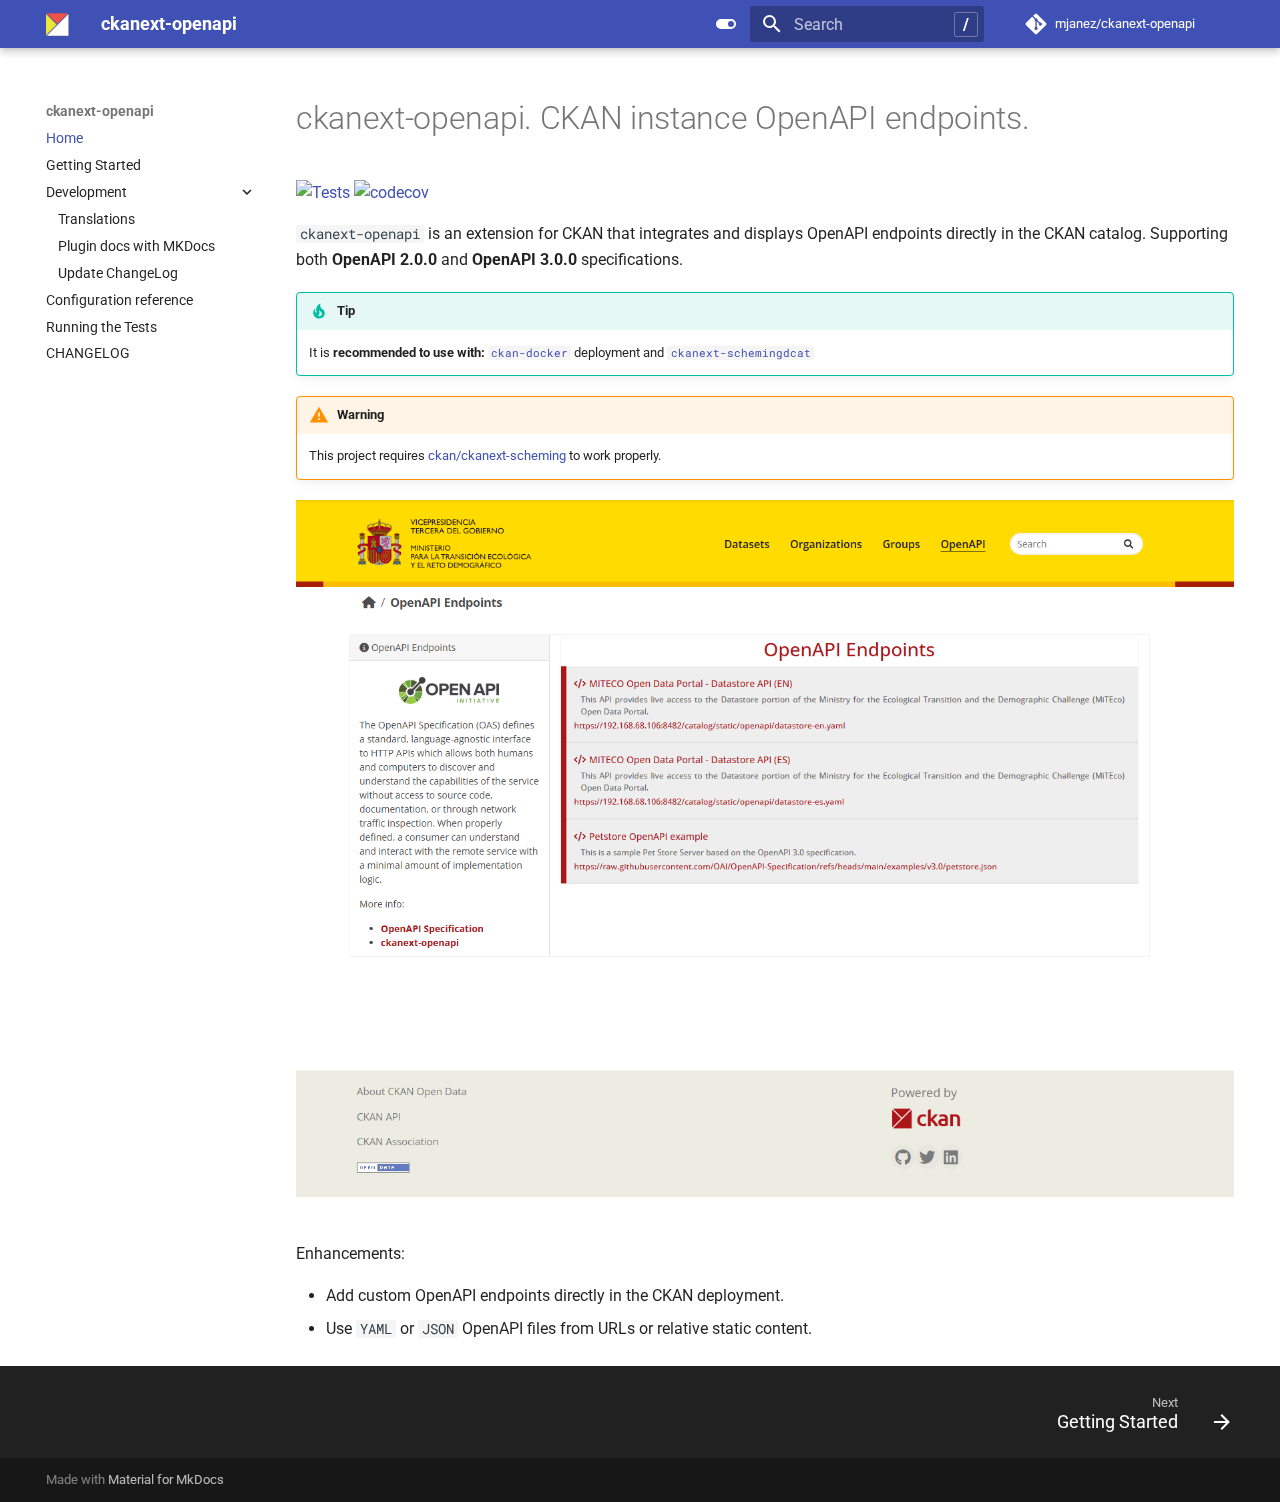
==== commit a159b3cf: "Deployed 54ff361 with MkDocs version: 1.6.1" ====
--- a/index.html
+++ b/index.html
@@ -434,6 +434,26 @@
   
   
     <li class="md-nav__item">
+      <a href="v1/tests/" class="md-nav__link">
+        
+  
+  <span class="md-ellipsis">
+    Running the Tests
+  </span>
+  
+
+      </a>
+    </li>
+  
+
+    
+      
+      
+  
+  
+  
+  
+    <li class="md-nav__item">
       <a href="changelog/" class="md-nav__link">
         
   
@@ -466,7 +486,7 @@
 
 
 <h1 id="ckanext-openapi-ckan-instance-openapi-endpoints">ckanext-openapi. CKAN instance OpenAPI endpoints.<a class="headerlink" href="#ckanext-openapi-ckan-instance-openapi-endpoints" title="Permanent link">&para;</a></h1>
-<p><a href="https://github.com/mjanez/ckanext-openapi/actions"><img alt="Tests" src="https://github.com/mjanez/ckanext-openapi/workflows/Tests/badge.svg?branch=main" /></a>
+<p><a href="https://github.com/mjanez/ckanext-openapi/actions"><img alt="Tests" src="https://github.com/mjanez/ckanext-openapi/actions/workflows/test.yml/badge.svg" /></a>
 <a href="https://codecov.io/github/mjanez/ckanext-openapi"><img alt="codecov" src="https://codecov.io/github/mjanez/ckanext-openapi/graph/badge.svg?token=GPQ0578ZX2" /></a></p>
 <p><code>ckanext-openapi</code> is an extension for CKAN that integrates and displays OpenAPI endpoints directly in the CKAN catalog. Supporting both <strong>OpenAPI 2.0.0</strong> and <strong>OpenAPI 3.0.0</strong> specifications.</p>
 <div class="admonition tip">
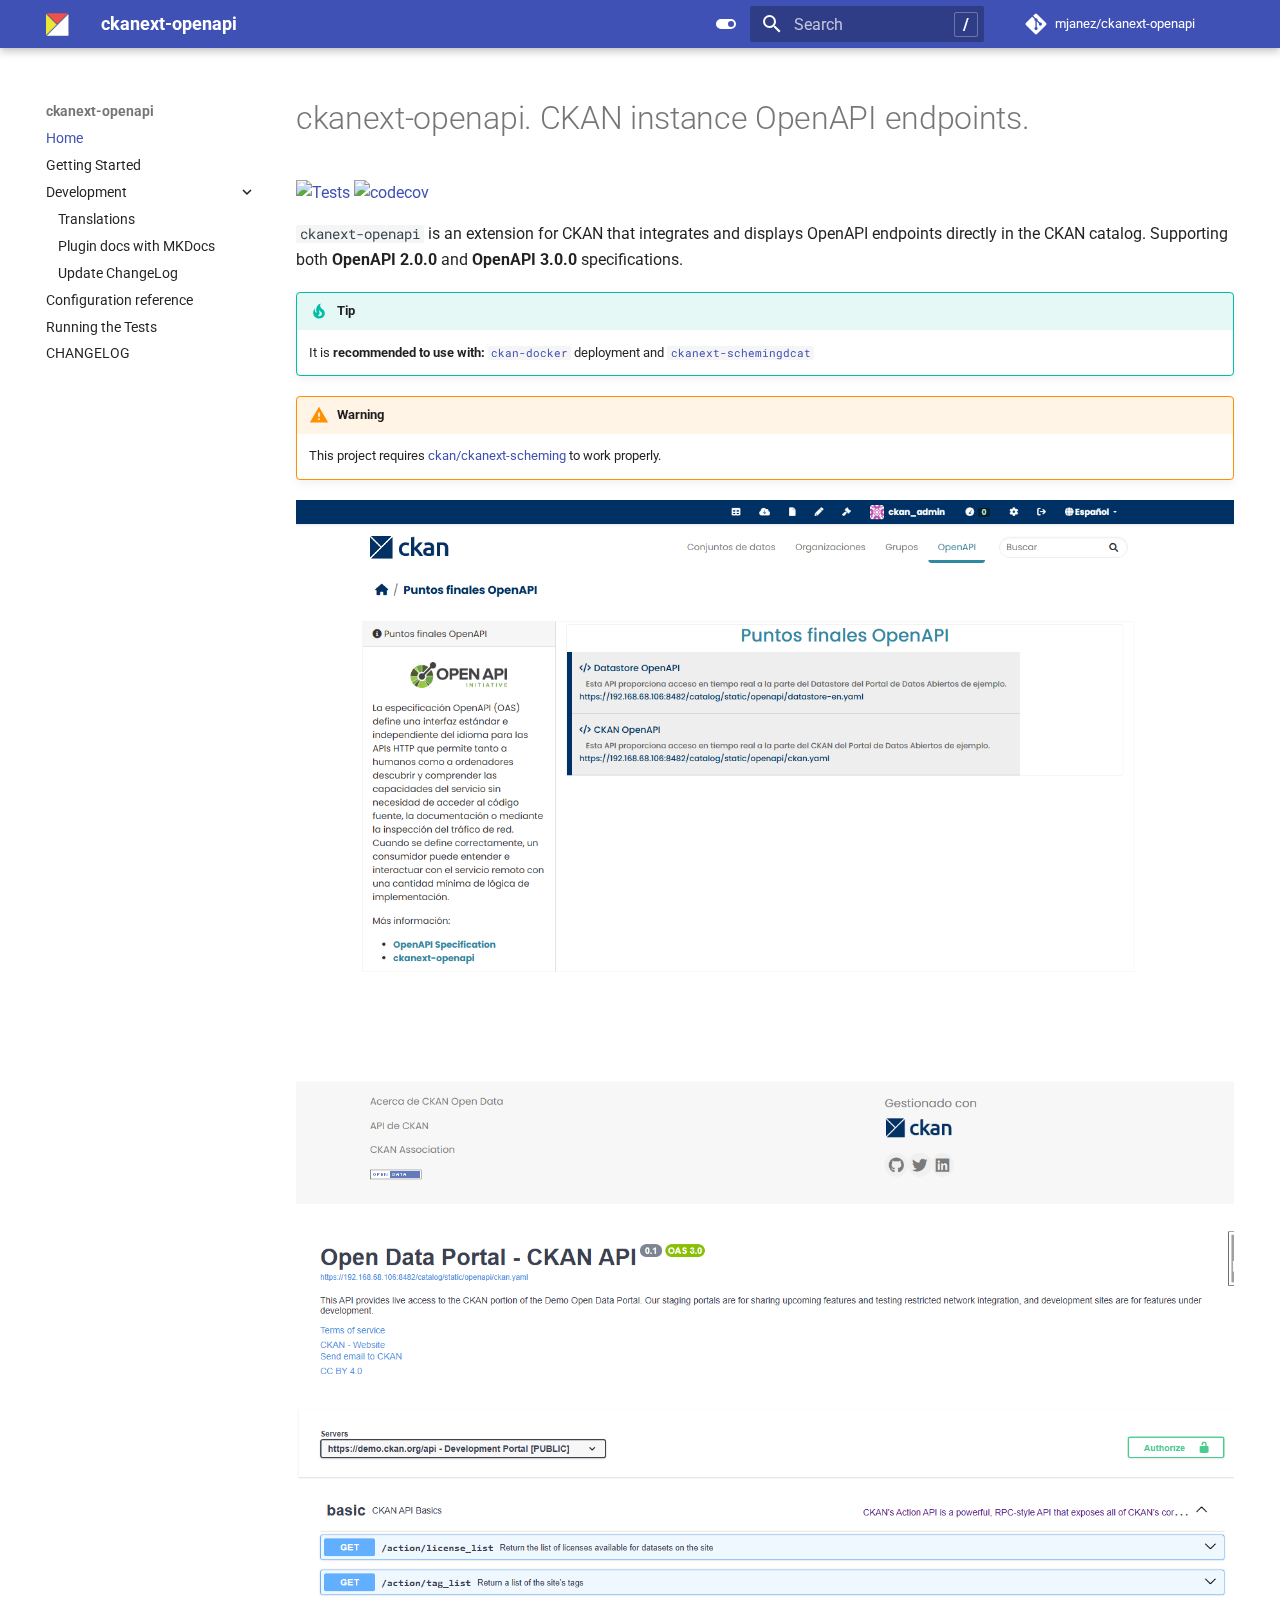
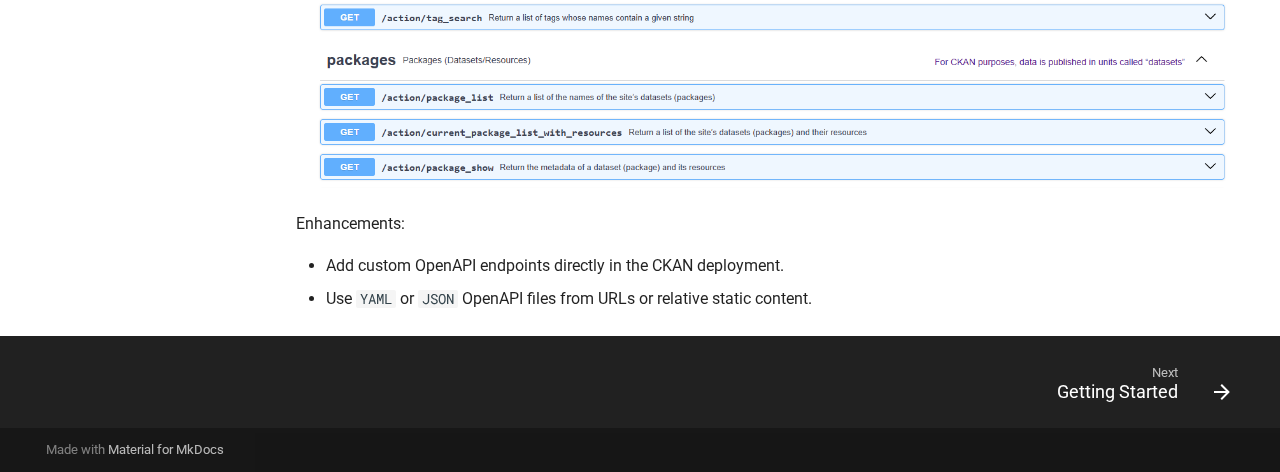
==== commit ea7711ea: "Deployed cdc0192 with MkDocs version: 1.6.1" ====
--- a/index.html
+++ b/index.html
@@ -18,7 +18,7 @@
       
       
       <link rel="icon" href="_assets/ckan.ico">
-      <meta name="generator" content="mkdocs-1.6.1, mkdocs-material-9.5.42">
+      <meta name="generator" content="mkdocs-1.6.1, mkdocs-material-9.5.43">
     
     
       
@@ -497,7 +497,8 @@
 <p class="admonition-title">Warning</p>
 <p>This project requires <a href="https://github.com/ckan/ckanext-scheming">ckan/ckanext-scheming</a> to work properly.</p>
 </div>
-<p><img alt="image" src="v1/img/openapi_endpoints.png" /></p>
+<p><img alt="image" src="v1/img/openapi_endpoints.png" />
+<img alt="image" src="v1/img/swagger_doc.png" /></p>
 <p>Enhancements:</p>
 <ul>
 <li>Add custom OpenAPI endpoints directly in the CKAN deployment.</li>
